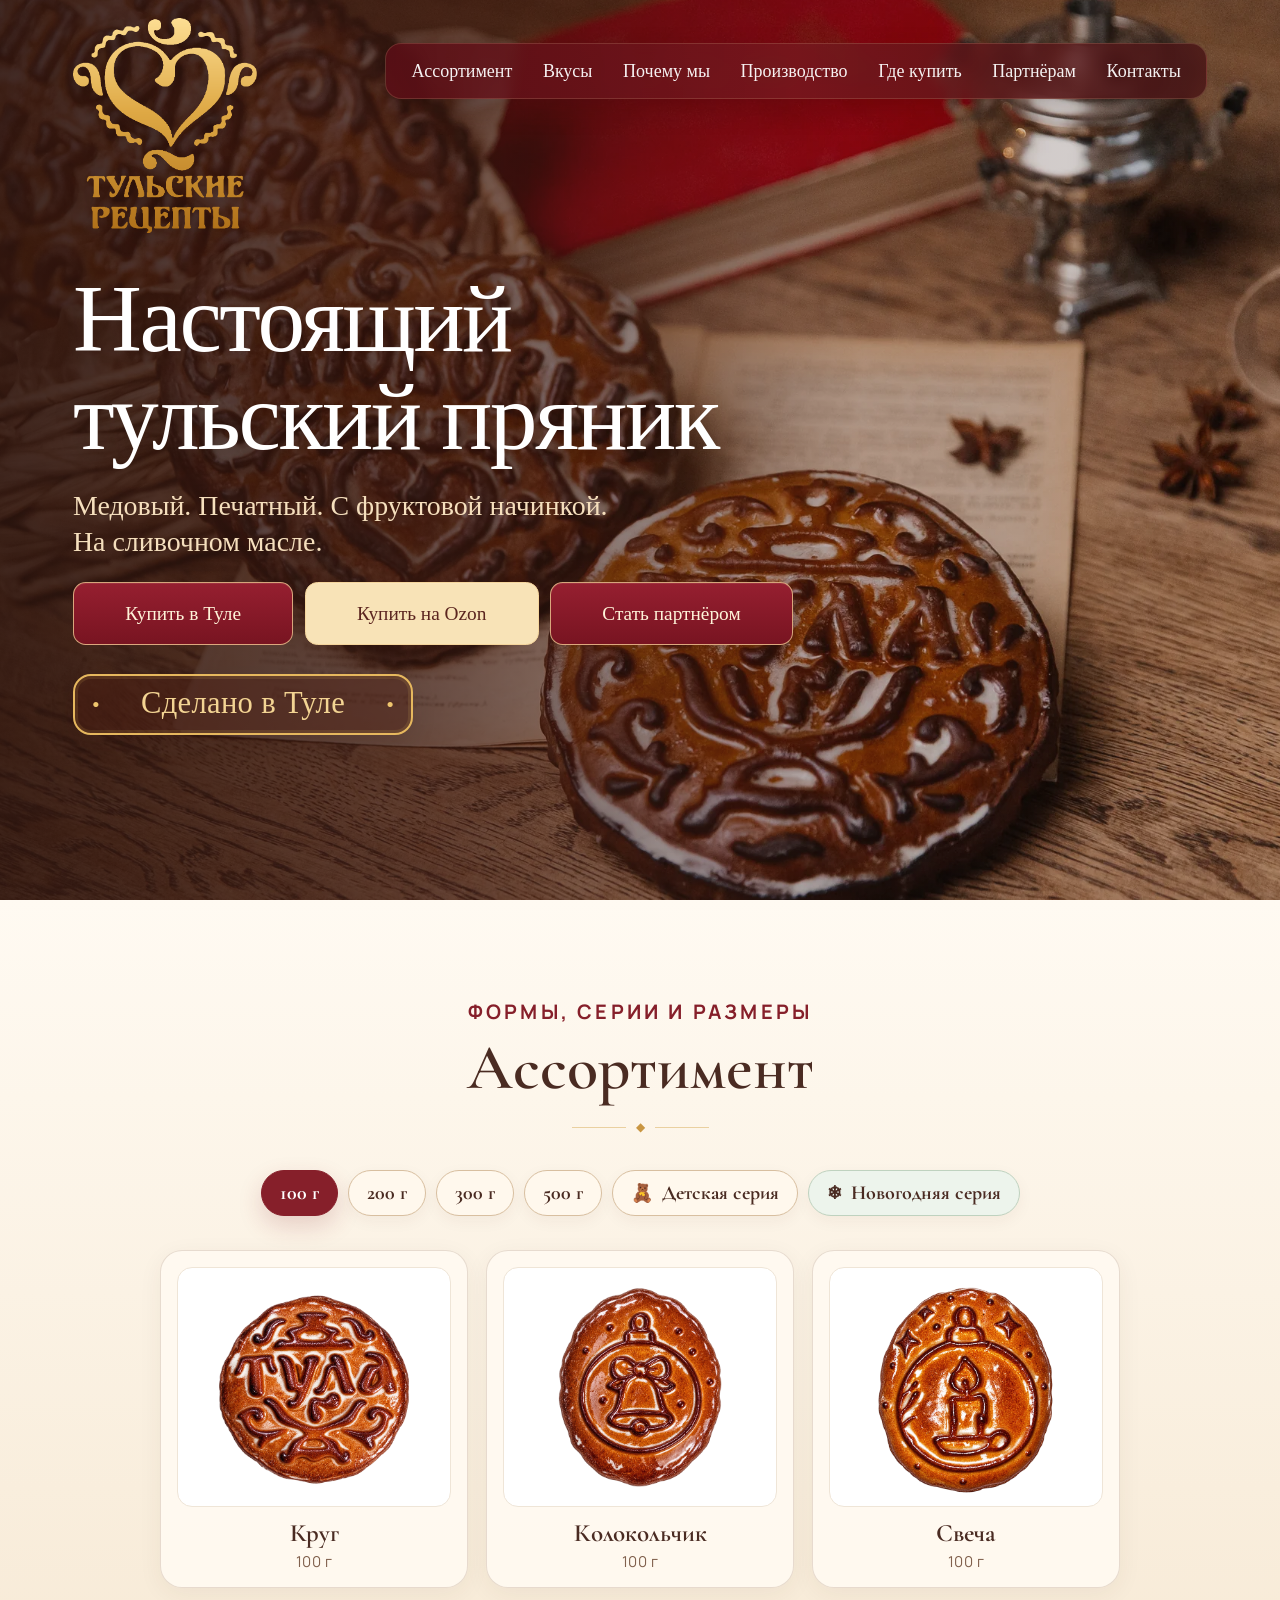
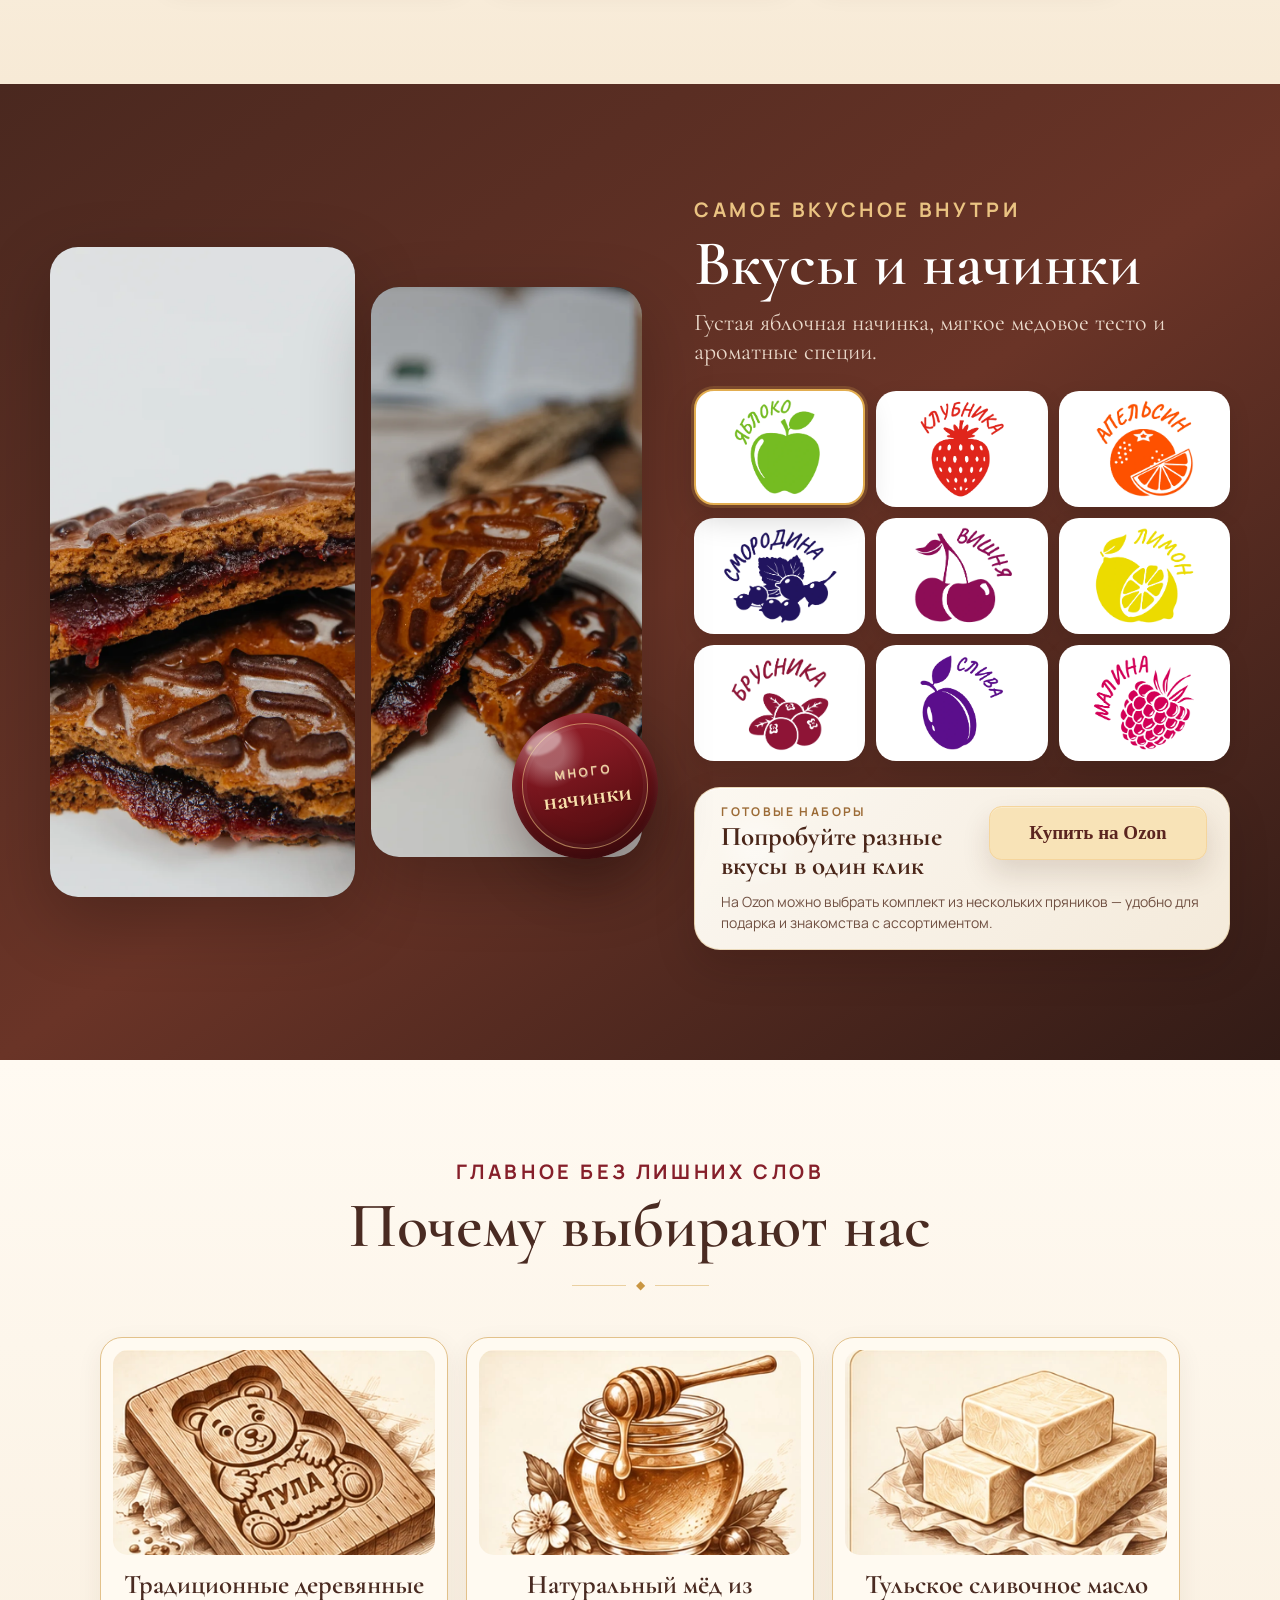
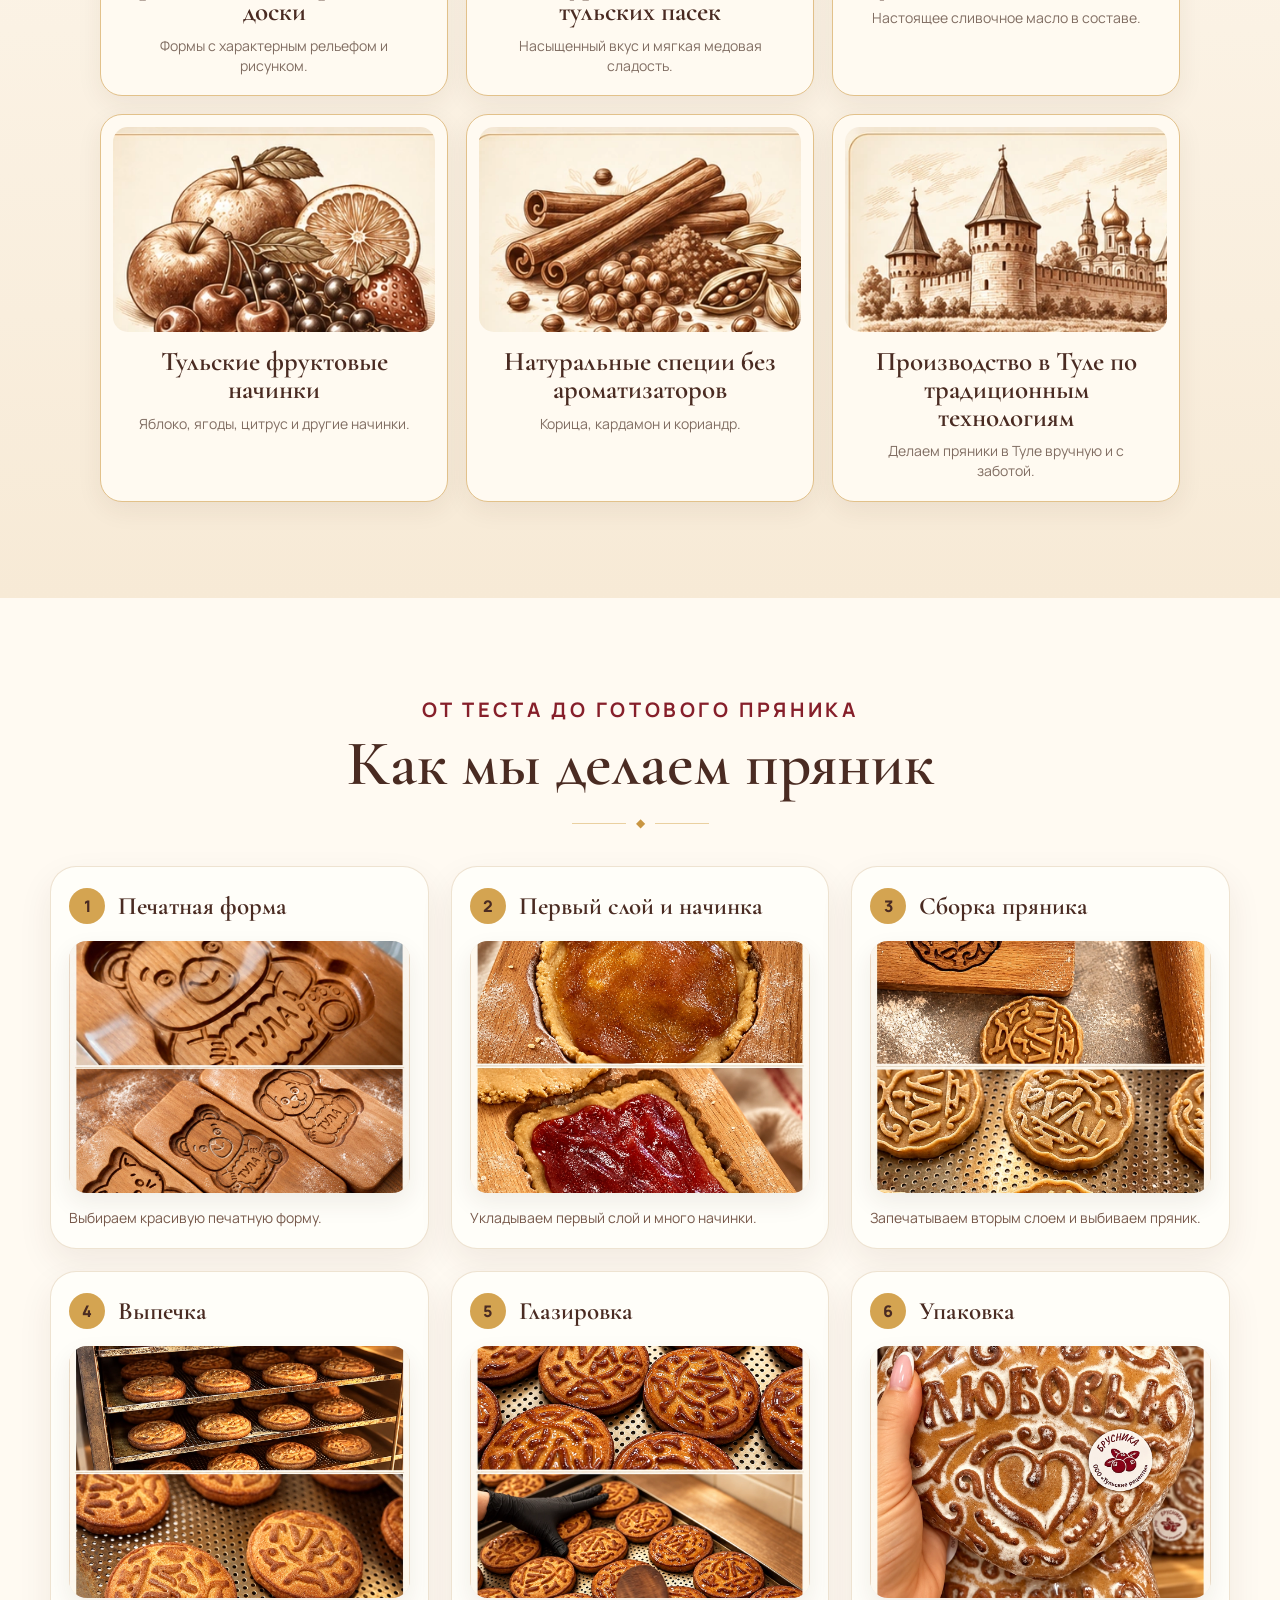
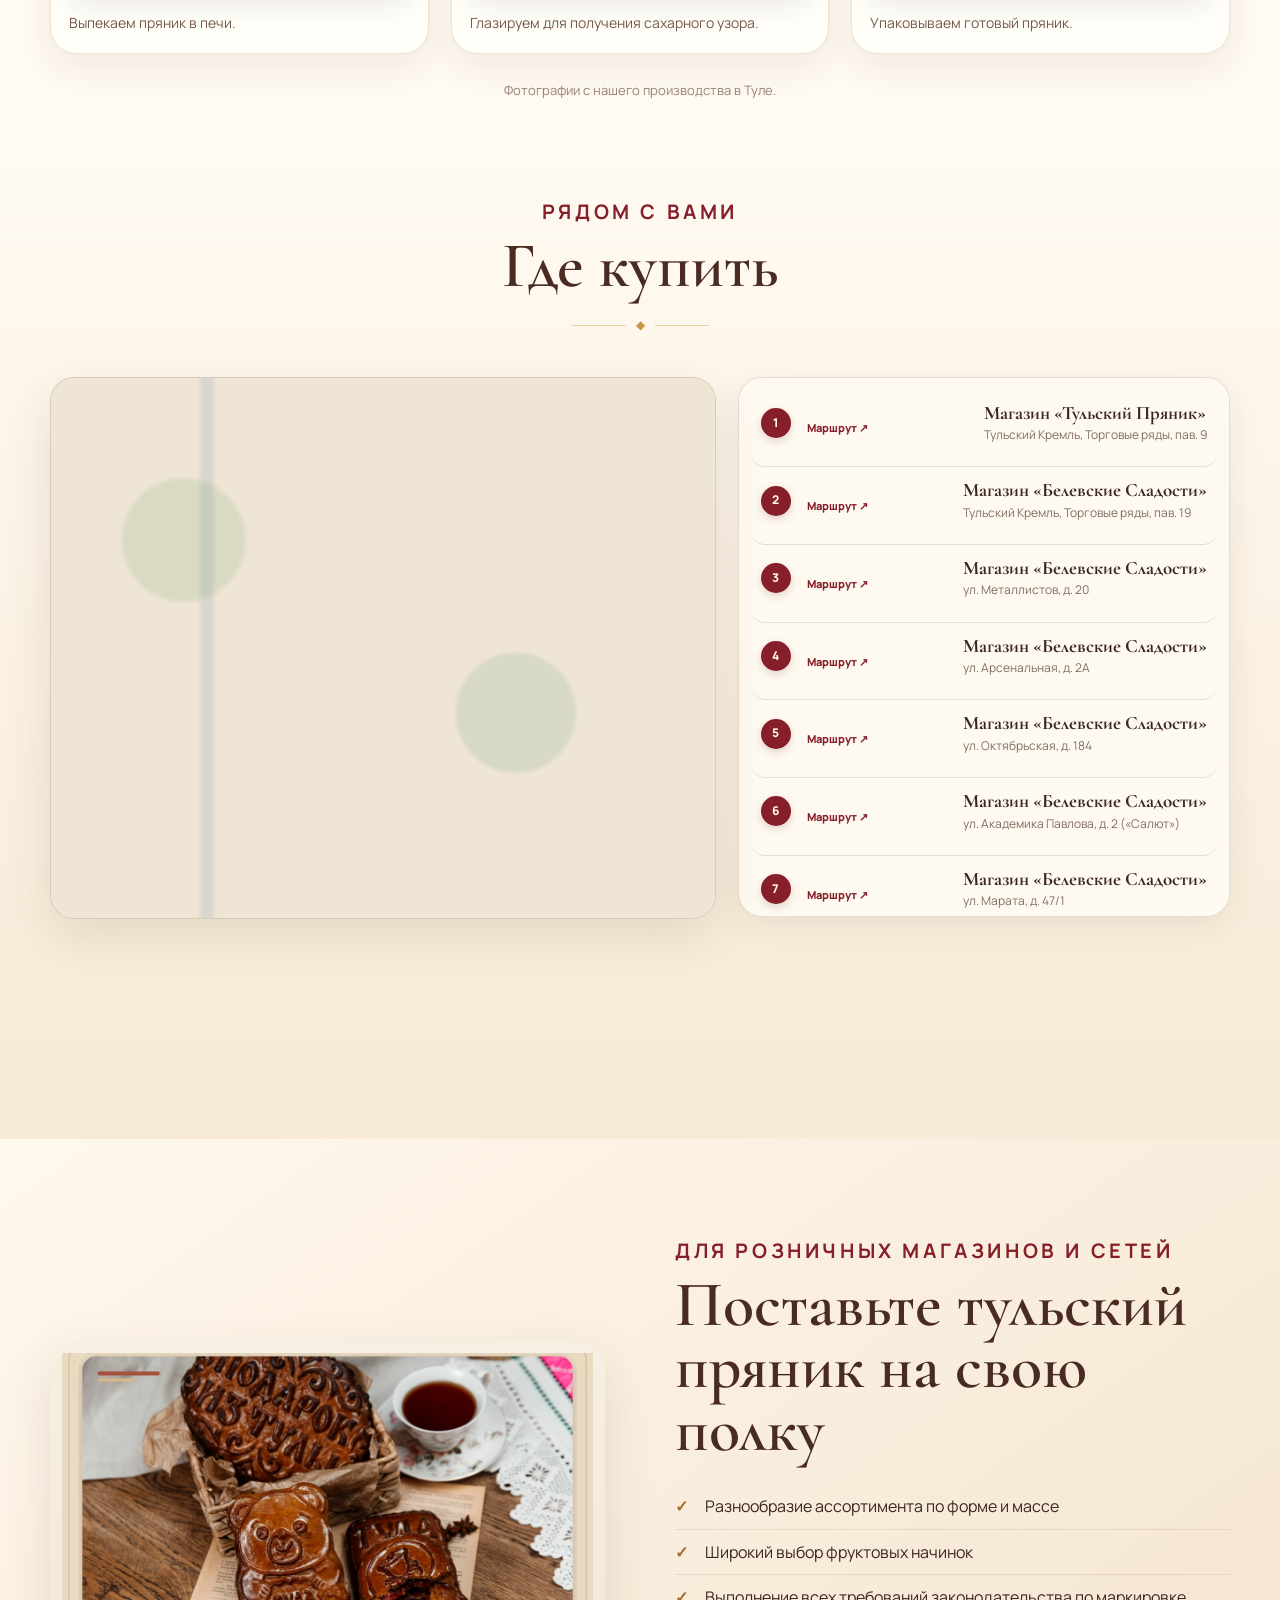
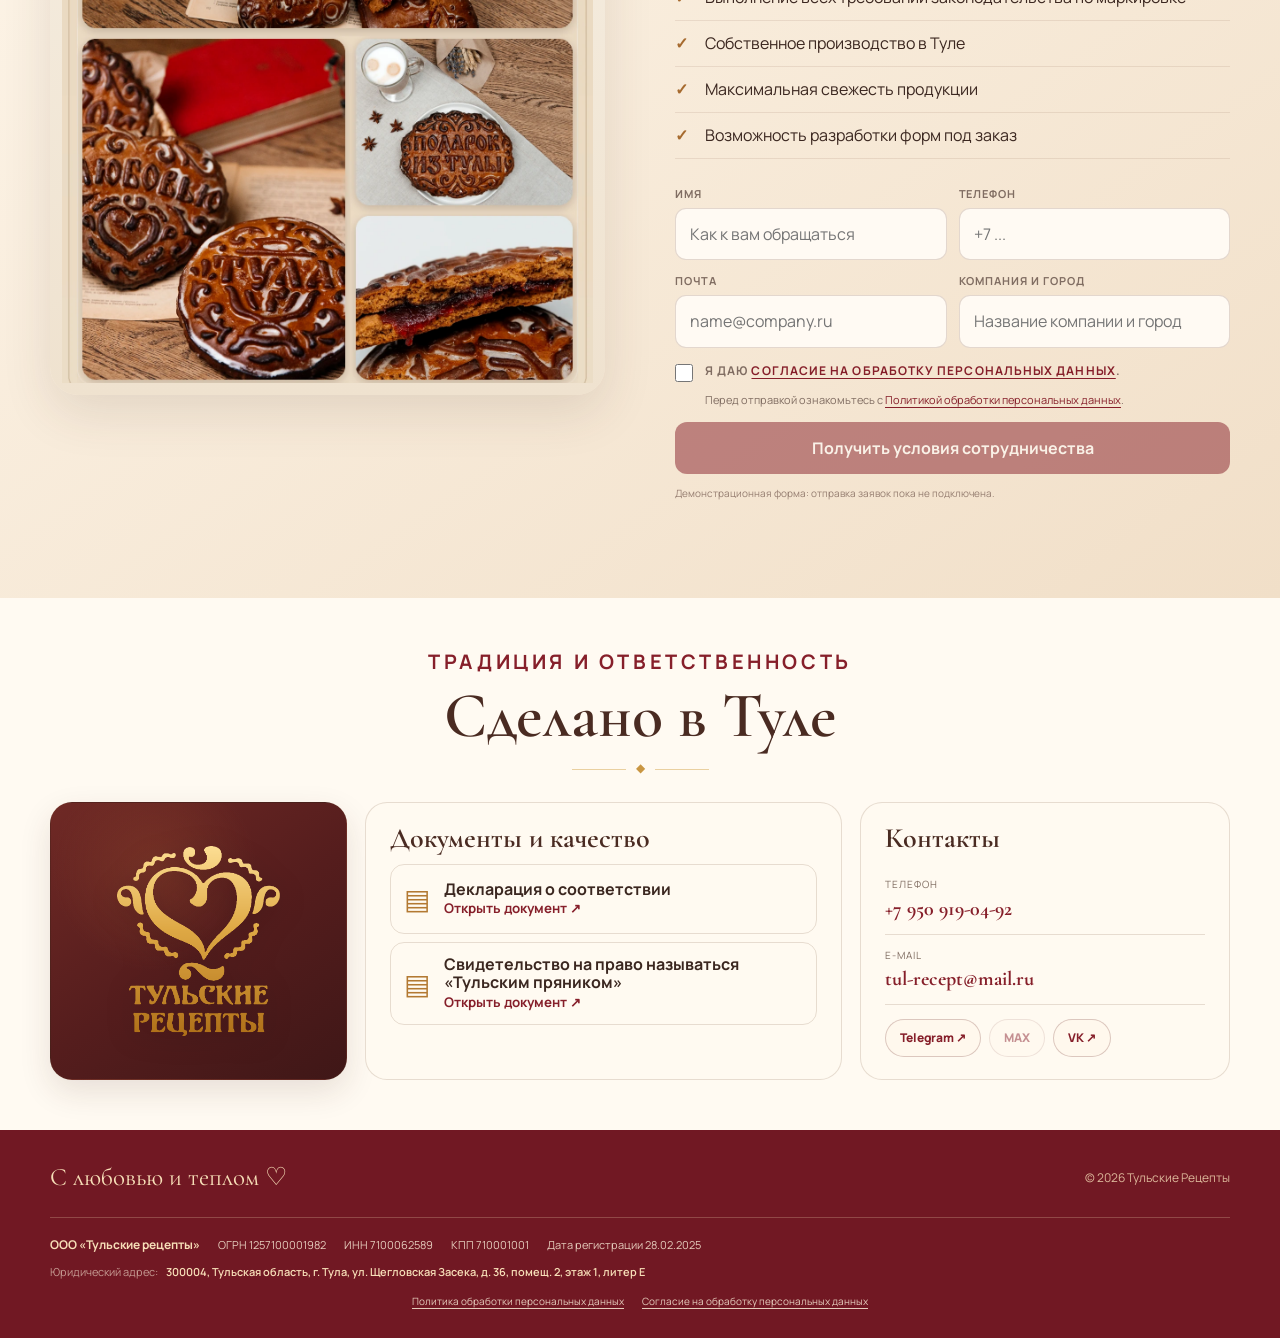
==== index.html @ 400bbe55 "Add production SEO, redirects, sitemap and 404" ====
<!doctype html>
<html lang="ru">
<head>
  <meta charset="utf-8" />
  <meta name="viewport" content="width=device-width, initial-scale=1" />
  <meta name="description" content="Тульские Рецепты — печатный тульский пряник с фруктовой начинкой. Собственное производство в Туле." />
  <meta name="theme-color" content="#7c1f28" />
  <meta name="robots" content="index,follow,max-image-preview:large" />
  <link rel="canonical" href="https://tulrecept.ru/" />
  <link rel="icon" href="assets/logo-gold.png" type="image/png" />
  <meta property="og:locale" content="ru_RU" />
  <meta property="og:type" content="website" />
  <meta property="og:site_name" content="Тульские Рецепты" />
  <meta property="og:title" content="Тульские Рецепты — настоящий тульский пряник" />
  <meta property="og:description" content="Медовый печатный тульский пряник с фруктовой начинкой. Собственное производство в Туле." />
  <meta property="og:url" content="https://tulrecept.ru/" />
  <meta property="og:image" content="https://tulrecept.ru/assets/1Z8A6245.webp" />
  <meta property="og:image:alt" content="Печатный тульский пряник «Тульские Рецепты»" />
  <meta name="twitter:card" content="summary_large_image" />
  <meta name="twitter:title" content="Тульские Рецепты — настоящий тульский пряник" />
  <meta name="twitter:description" content="Медовый печатный тульский пряник с фруктовой начинкой. Собственное производство в Туле." />
  <meta name="twitter:image" content="https://tulrecept.ru/assets/1Z8A6245.webp" />
  <title>Тульские Рецепты — настоящий тульский пряник</title>
  <link rel="preconnect" href="https://fonts.googleapis.com">
  <link rel="preconnect" href="https://fonts.gstatic.com" crossorigin>
  <link href="https://fonts.googleapis.com/css2?family=Cormorant+Garamond:wght@500;600;700&family=Manrope:wght@400;500;600;700&display=swap" rel="stylesheet">
<link rel="stylesheet" href="styles.css" />
</head>
<body id="top">
  <header class="site-header">
    <div class="container nav-wrap">
      <a class="brand" href="#top" aria-label="Тульские Рецепты — на главную">
        <img class="brand-logo brand-logo-full" src="assets/logo-gold.png" alt="Тульские Рецепты">
        <img class="brand-logo-compact" src="assets/logo-gold-compact.png" alt="Тульские Рецепты">
      </a>
      <button class="menu-toggle" aria-label="Открыть меню" aria-expanded="false"><span></span><span></span></button>
      <nav class="nav" aria-label="Основная навигация">
        <a href="#assortment">Ассортимент</a>
        <a href="#flavors">Вкусы</a>
        <a href="#advantages">Почему мы</a>
        <a href="#process">Производство</a>
        <a href="#buy">Где купить</a>
        <a href="#partners">Партнёрам</a>
        <a href="#contacts">Контакты</a>
      </nav>
    </div>
  </header>

  <main>
    <section class="hero" aria-labelledby="hero-title">
      <div class="hero-media" aria-hidden="true"></div>
      <div class="hero-shade" aria-hidden="true"></div>
      <div class="container hero-content">
        <div class="hero-copy reveal">
          <h1 id="hero-title">Настоящий<br>тульский пряник</h1>
          <p class="hero-subtitle">
            <span>Медовый. Печатный. С фруктовой начинкой.</span>
            <span>На сливочном масле.</span>
          </p>
          <div class="hero-actions">
            <a class="btn hero-btn hero-btn-burgundy" href="#buy">
              <span>Купить в Туле</span>
            </a>
            <a class="btn hero-btn hero-btn-cream js-ozon" href="https://ozon.ru/s/tulskie-retsepty">
              <span>Купить на Ozon</span>
            </a>
            <a class="btn hero-btn hero-btn-burgundy" href="#partners">
              <span>Стать партнёром</span>
            </a>
          </div>
          <div class="made-tula" aria-label="Сделано в Туле"><span>Сделано в Туле</span></div>
        </div>
      </div>
    </section>

        <section class="section section-cream" id="assortment">
      <div class="container">
        <header class="section-head reveal">
          <span class="eyebrow">Формы, серии и размеры</span>
          <h2>Ассортимент</h2>
          <span class="ornament" aria-hidden="true">◆</span>
        </header>

        <div class="weight-tabs reveal" role="tablist" aria-label="Фильтр по ассортименту">
          <button class="weight-tab active" data-filter="100"><span class="tab-text">100 г</span></button>
          <button class="weight-tab" data-filter="200"><span class="tab-text">200 г</span></button>
          <button class="weight-tab" data-filter="300"><span class="tab-text">300 г</span></button>
          <button class="weight-tab" data-filter="500"><span class="tab-text">500 г</span></button>
          <button class="weight-tab special-tab special-kids" data-filter="kids"><span class="tab-icon" aria-hidden="true">🧸</span><span class="tab-text">Детская серия</span></button>
          <button class="weight-tab special-tab special-newyear" data-filter="newyear"><span class="tab-icon" aria-hidden="true">❄</span><span class="tab-text">Новогодняя серия</span></button>
        </div>

        <div class="product-grid assortment-grid" id="product-grid">
          <article class="product-card reveal" data-weight="100">
            <div class="product-photo assortment-photo"><img src="assets/assort-round-100.webp" alt="Пряник круг 100 г"></div>
            <h3>Круг</h3><p>100 г</p>
          </article>
          <article class="product-card reveal" data-weight="100">
            <div class="product-photo assortment-photo"><img src="assets/assort-bell-100.webp" alt="Пряник колокольчик 100 г"></div>
            <h3>Колокольчик</h3><p>100 г</p>
          </article>
          <article class="product-card reveal" data-weight="100">
            <div class="product-photo assortment-photo"><img src="assets/assort-candle-100.webp" alt="Пряник свеча 100 г"></div>
            <h3>Свеча</h3><p>100 г</p>
          </article>

          <article class="product-card reveal" data-weight="200" hidden>
            <div class="product-photo assortment-photo"><img src="assets/assort-tula-200.webp" alt="Пряник Тула 200 г"></div>
            <h3>Тула</h3><p>200 г</p>
          </article>
          <article class="product-card reveal" data-weight="200" hidden>
            <div class="product-photo assortment-photo"><img src="assets/assort-horseshoe-200.webp" alt="Пряник подкова 200 г"></div>
            <h3>Подкова</h3><p>200 г</p>
          </article>
          <article class="product-card reveal" data-weight="200" hidden>
            <div class="product-photo assortment-photo"><img src="assets/assort-bear-200.webp" alt="Пряник мишка 200 г"></div>
            <h3>Мишка</h3><p>200 г</p>
          </article>
          <article class="product-card reveal" data-weight="200" hidden>
            <div class="product-photo assortment-photo"><img src="assets/assort-puppy-200.webp" alt="Пряник щенок 200 г"></div>
            <h3>Щенок</h3><p>200 г</p>
          </article>
          <article class="product-card reveal" data-weight="200" hidden>
            <div class="product-photo assortment-photo"><img src="assets/assort-kitty-200.webp" alt="Пряник котёнок 200 г"></div>
            <h3>Котёнок</h3><p>200 г</p>
          </article>
          <article class="product-card reveal" data-weight="200" hidden>
            <div class="product-photo assortment-photo"><img src="assets/assort-rabbit-200.webp" alt="Пряник зайчик 200 г"></div>
            <h3>Зайчик</h3><p>200 г</p>
          </article>

          <article class="product-card reveal" data-weight="300" hidden>
            <div class="product-photo assortment-photo"><img src="assets/assort-heart-300.webp" alt="Пряник сердце 300 г"></div>
            <h3>Сердце</h3><p>300 г</p>
          </article>
          <article class="product-card reveal" data-weight="300" hidden>
            <div class="product-photo assortment-photo"><img src="assets/assort-round-300.webp" alt="Пряник круг 300 г"></div>
            <h3>Круг</h3><p>300 г</p>
          </article>
          <article class="product-card reveal" data-weight="300" hidden>
            <div class="product-photo assortment-photo"><img src="assets/assort-symbol-year-300.webp" alt="Пряник символ года 300 г"></div>
            <h3>Символ года</h3><p>300 г</p>
          </article>

          <article class="product-card reveal single-center-card" data-weight="500" hidden>
            <div class="product-photo assortment-photo"><img src="assets/assort-oval-500.webp" alt="Пряник овал 500 г"></div>
            <h3>Овал</h3><p>500 г</p>
          </article>

          <article class="product-card reveal" data-weight="kids" hidden>
            <div class="product-photo assortment-photo"><img src="assets/assort-bear-200.webp" alt="Детская серия мишка 200 г"></div>
            <h3>Мишка</h3><p>200 г</p>
          </article>
          <article class="product-card reveal" data-weight="kids" hidden>
            <div class="product-photo assortment-photo"><img src="assets/assort-puppy-200.webp" alt="Детская серия щенок 200 г"></div>
            <h3>Щенок</h3><p>200 г</p>
          </article>
          <article class="product-card reveal" data-weight="kids" hidden>
            <div class="product-photo assortment-photo"><img src="assets/assort-kitty-200.webp" alt="Детская серия котёнок 200 г"></div>
            <h3>Котёнок</h3><p>200 г</p>
          </article>
          <article class="product-card reveal" data-weight="kids" hidden>
            <div class="product-photo assortment-photo"><img src="assets/assort-rabbit-200.webp" alt="Детская серия зайчик 200 г"></div>
            <h3>Зайчик</h3><p>200 г</p>
          </article>

          <article class="product-card reveal" data-weight="newyear" hidden>
            <div class="product-photo assortment-photo"><img src="assets/assort-bell-100.webp" alt="Новогодняя серия колокольчик 100 г"></div>
            <h3>Колокольчик</h3><p>100 г</p>
          </article>
          <article class="product-card reveal" data-weight="newyear" hidden>
            <div class="product-photo assortment-photo"><img src="assets/assort-candle-100.webp" alt="Новогодняя серия свеча 100 г"></div>
            <h3>Свеча</h3><p>100 г</p>
          </article>
          <article class="product-card reveal" data-weight="newyear" hidden>
            <div class="product-photo assortment-photo"><img src="assets/assort-symbol-year-300.webp" alt="Новогодняя серия символ года 300 г"></div>
            <h3>Символ года</h3><p>300 г</p>
          </article>
        </div>
      </div>
    </section>

    <section class="section flavors-section" id="flavors">
      <div class="container flavor-layout">
        <div class="flavor-visual flavor-gallery reveal">
          <figure class="flavor-photo flavor-photo-main">
            <img src="assets/1Z8A6488.webp" alt="Крупный разлом тульского пряника с ягодной начинкой">
          </figure>
          <figure class="flavor-photo flavor-photo-secondary">
            <img src="assets/1Z8A6472.webp" alt="Тульский пряник в разломе с ягодной начинкой">
          </figure>
          <div class="flavor-badge"><span>много</span><strong>начинки</strong></div>
        </div>
        <div class="flavor-copy reveal">
          <span class="eyebrow">Самое вкусное внутри</span>
          <h2>Вкусы и начинки</h2>
          <p id="flavor-description" class="flavor-description">Густая яблочная начинка, мягкое медовое тесто и ароматные специи.</p>
          <div class="flavor-chips flavor-icon-grid" role="list" aria-label="Вкусы начинок">
            <button class="flavor-chip active" data-flavor="apple" aria-label="Яблоко"><img src="assets/flavor-apple.webp" alt="Яблоко"></button>
            <button class="flavor-chip" data-flavor="strawberry" aria-label="Клубника"><img src="assets/flavor-strawberry.webp" alt="Клубника"></button>
            <button class="flavor-chip" data-flavor="orange" aria-label="Апельсин"><img src="assets/flavor-orange.webp" alt="Апельсин"></button>
            <button class="flavor-chip" data-flavor="currant" aria-label="Смородина"><img src="assets/flavor-currant.webp" alt="Смородина"></button>
            <button class="flavor-chip" data-flavor="cherry" aria-label="Вишня"><img src="assets/flavor-cherry.webp" alt="Вишня"></button>
            <button class="flavor-chip" data-flavor="lemon" aria-label="Лимон"><img src="assets/flavor-lemon.webp" alt="Лимон"></button>
            <button class="flavor-chip" data-flavor="lingonberry" aria-label="Брусника"><img src="assets/flavor-lingonberry.webp" alt="Брусника"></button>
            <button class="flavor-chip" data-flavor="plum" aria-label="Слива"><img src="assets/flavor-plum.webp" alt="Слива"></button>
            <button class="flavor-chip" data-flavor="raspberry" aria-label="Малина"><img src="assets/flavor-raspberry.webp" alt="Малина"></button>
          </div>
          <aside class="ozon-card">
            <div class="ozon-copy">
              <p class="ozon-kicker">Готовые наборы</p>
              <span>Попробуйте разные вкусы в один клик</span>
            </div>
            <a class="btn hero-btn hero-btn-cream ozon-cta js-ozon" href="https://ozon.ru/s/tulskie-retsepty" aria-label="Перейти на Ozon"><span>Купить на Ozon</span></a>
            <small class="ozon-note">На Ozon можно выбрать комплект из нескольких пряников — удобно для подарка и знакомства с ассортиментом.</small>
          </aside>
        </div>
      </div>
    </section>

    <section class="section section-cream" id="advantages">
      <div class="container">
        <header class="section-head reveal">
          <span class="eyebrow">Главное без лишних слов</span>
          <h2>Почему выбирают нас</h2>
          <span class="ornament">◆</span>
        </header>
        <div class="advantage-grid advantage-grid-six">
          <article class="advantage-card advantage-card-visual reveal">
            <div class="advantage-image"><img src="assets/adv-board.webp" alt="Традиционная деревянная пряничная доска с медведем и пряником ТУЛА"></div>
            <h3>Традиционные деревянные доски</h3>
            <p>Формы с характерным рельефом и рисунком.</p>
          </article>
          <article class="advantage-card advantage-card-visual reveal">
            <div class="advantage-image"><img src="assets/adv-honey.webp" alt="Натуральный мёд"></div>
            <h3>Натуральный мёд из тульских пасек</h3>
            <p>Насыщенный вкус и мягкая медовая сладость.</p>
          </article>
          <article class="advantage-card advantage-card-visual reveal">
            <div class="advantage-image"><img src="assets/adv-butter.webp" alt="Сливочное масло"></div>
            <h3>Тульское сливочное масло</h3>
            <p>Настоящее сливочное масло в составе.</p>
          </article>
          <article class="advantage-card advantage-card-visual reveal">
            <div class="advantage-image"><img src="assets/adv-fruit.webp" alt="Фрукты и ягоды для начинок"></div>
            <h3>Тульские фруктовые начинки</h3>
            <p>Яблоко, ягоды, цитрус и другие начинки.</p>
          </article>
          <article class="advantage-card advantage-card-visual reveal">
            <div class="advantage-image"><img src="assets/adv-spices.webp" alt="Корица, кориандр и кардамон"></div>
            <h3>Натуральные специи без ароматизаторов</h3>
            <p>Корица, кардамон и кориандр.</p>
          </article>
          <article class="advantage-card advantage-card-visual reveal">
            <div class="advantage-image"><img src="assets/adv-tula.webp" alt="Стилизованный Тульский кремль"></div>
            <h3>Производство в Туле по традиционным технологиям</h3>
            <p>Делаем пряники в Туле вручную и с заботой.</p>
          </article>
        </div>
      </div>
    </section>

    <section class="section process-section" id="process">
      <div class="container">
        <header class="section-head reveal">
          <span class="eyebrow">От теста до готового пряника</span>
          <h2>Как мы делаем пряник</h2>
          <span class="ornament">◆</span>
        </header>

        <div class="process-line" aria-label="Этапы производства">
          <article class="process-card reveal"><div class="process-title-row"><span class="step">1</span><h3>Печатная форма</h3></div><div class="process-photo"><img src="assets/process-1.webp" alt="Деревянные печатные формы для тульских пряников"></div><p>Выбираем красивую печатную форму.</p></article>
          <article class="process-card reveal"><div class="process-title-row"><span class="step">2</span><h3>Первый слой и начинка</h3></div><div class="process-photo"><img src="assets/process-2.webp" alt="Первый слой теста и фруктовая начинка в форме"></div><p>Укладываем первый слой и много начинки.</p></article>
          <article class="process-card reveal"><div class="process-title-row"><span class="step">3</span><h3>Сборка пряника</h3></div><div class="process-photo"><img src="assets/process-3.webp" alt="Сборка и выбивание пряника из формы"></div><p>Запечатываем вторым слоем и выбиваем пряник.</p></article>
          <article class="process-card reveal"><div class="process-title-row"><span class="step">4</span><h3>Выпечка</h3></div><div class="process-photo"><img src="assets/process-4.webp" alt="Пряники выпекаются в печи"></div><p>Выпекаем пряник в печи.</p></article>
          <article class="process-card reveal"><div class="process-title-row"><span class="step">5</span><h3>Глазировка</h3></div><div class="process-photo"><img src="assets/process-5.webp" alt="Глазировка тульских пряников для сахарного узора"></div><p>Глазируем для получения сахарного узора.</p></article>
          <article class="process-card reveal"><div class="process-title-row"><span class="step">6</span><h3>Упаковка</h3></div><div class="process-photo"><img src="assets/process-6.webp" alt="Упакованный готовый тульский пряник"></div><p>Упаковываем готовый пряник.</p></article>
        </div>
        <p class="process-note">Фотографии с нашего производства в Туле.</p>
      </div>
    </section>

    <section class="section section-cream" id="buy">
      <div class="container">
        <header class="section-head reveal">
          <span class="eyebrow">Рядом с вами</span>
          <h2>Где купить</h2>
          <span class="ornament">◆</span>
        </header>

        <div class="buy-grid buy-grid-real">
          <div class="map-card real-map-card reveal" aria-label="Карта точек продаж в Туле">
            <iframe
              id="retail-map"
              class="retail-map yandex-retail-map"
              src="https://yandex.ru/map-widget/v1/?ll=37.636000,54.197000&z=12&l=map&pt=37.619284,54.196280,pm2rdl1~37.620052,54.196302,pm2rdl2~37.615846,54.199452,pm2rdl3~37.609629,54.212480,pm2rdl4~37.627970,54.225490,pm2rdl5~37.588097,54.163279,pm2rdl6~37.645041,54.200415,pm2rdl7~37.691971,54.209409,pm2rdl8"
              title="Яндекс Карта точек продаж в Туле"
              loading="lazy"
              allowfullscreen
              referrerpolicy="no-referrer-when-downgrade"></iframe>
          </div>
          <div class="store-list store-list-real reveal" aria-label="Список магазинов">
            <article class="store-item" data-store="1" tabindex="0">
              <span class="store-number">1</span>
              <div><strong>Магазин «Тульский Пряник»</strong><span>Тульский Кремль, Торговые ряды, пав. 9</span></div>
              <a href="https://yandex.ru/maps/-/CXEnzQIO" target="_blank" rel="noopener">Маршрут ↗</a>
            </article>
            <article class="store-item" data-store="2" tabindex="0">
              <span class="store-number">2</span>
              <div><strong>Магазин «Белевские Сладости»</strong><span>Тульский Кремль, Торговые ряды, пав. 19</span></div>
              <a href="https://yandex.ru/maps/-/CXEnzSO~" target="_blank" rel="noopener">Маршрут ↗</a>
            </article>
            <article class="store-item" data-store="3" tabindex="0">
              <span class="store-number">3</span>
              <div><strong>Магазин «Белевские Сладости»</strong><span>ул. Металлистов, д. 20</span></div>
              <a href="https://yandex.ru/maps/-/CXEn7MmZ" target="_blank" rel="noopener">Маршрут ↗</a>
            </article>
            <article class="store-item" data-store="4" tabindex="0">
              <span class="store-number">4</span>
              <div><strong>Магазин «Белевские Сладости»</strong><span>ул. Арсенальная, д. 2А</span></div>
              <a href="https://yandex.ru/maps/-/CXEn7O5V" target="_blank" rel="noopener">Маршрут ↗</a>
            </article>
            <article class="store-item" data-store="5" tabindex="0">
              <span class="store-number">5</span>
              <div><strong>Магазин «Белевские Сладости»</strong><span>ул. Октябрьская, д. 184</span></div>
              <a href="https://yandex.ru/maps/-/CXErAQ3g" target="_blank" rel="noopener">Маршрут ↗</a>
            </article>
            <article class="store-item" data-store="6" tabindex="0">
              <span class="store-number">6</span>
              <div><strong>Магазин «Белевские Сладости»</strong><span>ул. Академика Павлова, д. 2 («Салют»)</span></div>
              <a href="https://yandex.ru/maps/-/CXErAD3O" target="_blank" rel="noopener">Маршрут ↗</a>
            </article>
            <article class="store-item" data-store="7" tabindex="0">
              <span class="store-number">7</span>
              <div><strong>Магазин «Белевские Сладости»</strong><span>ул. Марата, д. 47/1</span></div>
              <a href="https://yandex.ru/maps/-/CXErEN00" target="_blank" rel="noopener">Маршрут ↗</a>
            </article>
            <article class="store-item" data-store="8" tabindex="0">
              <span class="store-number">8</span>
              <div><strong>Магазин «Белевские Сладости»</strong><span>ул. Вильямса, д. 32</span></div>
              <a href="https://yandex.ru/maps/-/CXErELpF" target="_blank" rel="noopener">Маршрут ↗</a>
            </article>
            <p class="placeholder-note">Список точек продаж будет пополняться.</p>
          </div>
        </div>

        <div class="choice-row reveal">
          <a class="choice-card ozon-choice js-ozon" href="https://ozon.ru/s/tulskie-retsepty" target="_blank" rel="noopener">
            <div><small>Не нашли магазин рядом?</small><h3>Купить на Ozon</h3><p>Закажите пряники с доставкой.</p></div><span class="arrow">→</span>
          </a>
          <a class="choice-card partner-choice" href="#partners">
            <div><small>Для магазинов и торговых точек</small><h3>Стать партнёром</h3><p>Добавьте наши пряники в свой ассортимент.</p></div><span class="arrow">→</span>
          </a>
        </div>
      </div>
    </section>

    <section class="section partner-section" id="partners">
      <div class="container partner-grid">
        <div class="partner-photo reveal"><img src="assets/retail-collage.webp" alt="Коллаж из интерьерных фотографий пряников Тульские Рецепты"></div>
        <div class="partner-copy reveal">
          <span class="eyebrow">Для розничных магазинов и сетей</span>
          <h2>Поставьте тульский пряник на свою полку</h2>
          <ul>
            <li>Разнообразие ассортимента по форме и массе</li>
            <li>Широкий выбор фруктовых начинок</li>
            <li>Выполнение всех требований законодательства по маркировке</li>
            <li>Собственное производство в Туле</li>
            <li>Максимальная свежесть продукции</li>
            <li>Возможность разработки форм под заказ</li>
          </ul>
          <form class="partner-form" id="partner-form">
            <label><span>Имя</span><input type="text" name="name" placeholder="Как к вам обращаться" required></label>
            <label><span>Телефон</span><input type="tel" name="phone" placeholder="+7 ..." required></label>
            <label><span>Почта</span><input type="email" name="email" placeholder="name@company.ru" required></label>
            <label><span>Компания и город</span><input type="text" name="company_city" placeholder="Название компании и город"></label>
            <input type="hidden" name="consent_version" value="2026-10-25">
            <input type="hidden" name="privacy_policy_version" value="2026-10-25">
            <label class="privacy-consent">
              <input type="checkbox" name="personal_data_consent" id="personal-data-consent" required>
              <span>Я даю <a href="personal-data-consent.html" target="_blank" rel="noopener">согласие на обработку персональных данных</a>.</span>
            </label>
            <p class="privacy-note">Перед отправкой ознакомьтесь с <a href="privacy-policy.html" target="_blank" rel="noopener">Политикой обработки персональных данных</a>.</p>
            <button class="btn btn-primary" id="partner-submit" type="submit" disabled>Получить условия сотрудничества</button>
            <small class="form-status-note">Демонстрационная форма: отправка заявок пока не подключена.</small>
          </form>
        </div>
      </div>
    </section>

    <section class="section trust-section" id="contacts">
      <div class="container">
        <header class="section-head reveal">
          <span class="eyebrow">Традиция и ответственность</span>
          <h2>Сделано в Туле</h2>
          <span class="ornament">◆</span>
        </header>
        <div class="trust-grid">
          <div class="trust-logo-card reveal">
            <img src="assets/logo-gold.png" alt="Тульские Рецепты">
          </div>
          <div class="docs reveal">
            <h3>Документы и качество</h3>
            <a href="assets/documents/declaration-of-conformity.pdf" target="_blank" rel="noopener">
              <span class="doc-icon">▤</span>
              <span><strong>Декларация о соответствии</strong><small>Открыть документ ↗</small></span>
            </a>
            <a href="assets/documents/certificate-tula-gingerbread.pdf" target="_blank" rel="noopener">
              <span class="doc-icon">▤</span>
              <span><strong>Свидетельство на право называться «Тульским пряником»</strong><small>Открыть документ ↗</small></span>
            </a>
          </div>
          <div class="contacts reveal">
            <h3>Контакты</h3>
            <p>
              <span>Телефон</span>
              <a class="contact-link" href="tel:+79509190492">+7 950 919-04-92</a>
            </p>
            <p>
              <span>E-mail</span>
              <a class="contact-link" href="mailto:tul-recept@mail.ru">tul-recept@mail.ru</a>
            </p>
            <div class="contact-socials" aria-label="Мессенджеры и социальные сети">
              <a class="contact-social" href="https://t.me/+79509190492" target="_blank" rel="noopener">Telegram ↗</a>
              <span class="contact-social is-pending" aria-disabled="true" title="Прямая ссылка будет добавлена">MAX</span>
              <a class="contact-social" href="https://vk.ru/tul_recept" target="_blank" rel="noopener">VK ↗</a>
            </div>
          </div>
        </div>
      </div>
    </section>
  </main>

  <footer class="footer">
    <div class="container footer-wrap">
      <div class="footer-inner footer-inner-clean">
        <div class="tagline">С любовью и теплом ♡</div>
        <div class="copyright">© <span id="year"></span> Тульские Рецепты</div>
      </div>

      <div class="footer-legal" aria-label="Реквизиты компании">
        <div class="footer-legal-main">
          <strong>ООО «Тульские рецепты»</strong>
          <span>ОГРН 1257100001982</span>
          <span>ИНН 7100062589</span>
          <span>КПП 710001001</span>
          <span>Дата регистрации 28.02.2025</span>
        </div>
        <div class="footer-address">
          <span>Юридический адрес:</span>
          <strong>300004, Тульская область, г. Тула, ул. Щегловская Засека, д. 36, помещ. 2, этаж 1, литер Е</strong>
        </div>
        <div class="footer-privacy-links" aria-label="Документы по персональным данным">
          <a href="privacy-policy.html">Политика обработки персональных данных</a>
          <a href="personal-data-consent.html">Согласие на обработку персональных данных</a>
        </div>
      </div>
    </div>
  </footer>

  <div class="mobile-bar" aria-label="Быстрые действия">
    <a href="#buy">Где купить</a><a class="js-ozon" href="https://ozon.ru/s/tulskie-retsepty" target="_blank" rel="noopener">Ozon</a>
  </div>

  <div class="toast" id="toast" role="status" aria-live="polite"></div>
<script src="script.js"></script>
</body>
</html>
---- styles.css ----
:root{
  --cream:#f5ead7;
  --milk:#fffaf1;
  --paper:#fbf3e5;
  --brown:#4a2b22;
  --brown-2:#6b3b2c;
  --burgundy:#861f2a;
  --burgundy-2:#6c1720;
  --gold:#c99642;
  --gold-soft:#ead0a0;
  --ink:#3b2720;
  --muted:#806d62;
  --line:rgba(112,70,42,.17);
  --shadow:0 18px 50px rgba(76,46,30,.12);
  --serif:"Cormorant Garamond", Georgia, serif;
  --sans:"Manrope", Arial, sans-serif;
  --radius:24px;
  --container:min(1180px, calc(100vw - 40px));
}
*{box-sizing:border-box}
html{scroll-behavior:smooth}
body{margin:0;background:var(--milk);color:var(--ink);font-family:var(--sans);font-size:16px;line-height:1.55;overflow-x:hidden}
img{display:block;max-width:100%}
a{color:inherit;text-decoration:none}
button,input{font:inherit}
button{color:inherit}
.container{width:var(--container);margin-inline:auto}
.section{padding:96px 0;position:relative;overflow:hidden}
.section-cream{background:linear-gradient(180deg,#fffaf2 0%,#f7ead6 100%)}
.eyebrow{text-transform:uppercase;letter-spacing:.18em;font-size:12px;font-weight:700;color:var(--burgundy)}
.eyebrow.light{color:#f0d6ad}
h1,h2,h3{font-family:var(--serif);margin:0;color:var(--brown);line-height:.98}
h2{font-size:clamp(44px,5vw,66px);font-weight:600}
h3{font-size:26px;font-weight:650}
.section-head{text-align:center;max-width:720px;margin:0 auto 42px}
.section-head .eyebrow{display:block;margin-bottom:8px}
.ornament{display:block;color:var(--gold);font-size:12px;margin-top:18px;position:relative}
.ornament:before,.ornament:after{content:"";display:inline-block;width:54px;height:1px;background:var(--gold-soft);vertical-align:middle;margin:0 10px}
.btn{display:inline-flex;align-items:center;justify-content:center;min-height:52px;padding:0 24px;border-radius:12px;border:1px solid transparent;font-weight:700;transition:.25s ease;cursor:pointer}
.btn:hover{transform:translateY(-2px);box-shadow:0 10px 30px rgba(72,34,24,.15)}
.btn-primary{background:var(--burgundy);color:#fff}
.btn-primary:hover{background:var(--burgundy-2)}
.btn-cream{background:#f7e6bd;color:var(--brown);border-color:#f0d4a3}
.btn-outline{border-color:rgba(134,31,42,.35);color:var(--burgundy);background:transparent}
.site-header{position:absolute;top:0;left:0;right:0;z-index:50;color:#fff;padding:20px 0;transition:.25s ease}
.site-header.scrolled{position:fixed;background:rgba(79,35,25,.93);backdrop-filter:blur(12px);box-shadow:0 10px 35px rgba(0,0,0,.16);padding:6px 0}
.nav-wrap{display:flex;align-items:flex-start;justify-content:space-between;gap:28px}
.brand{display:block;flex:0 0 auto;width:190px;margin-top:0}
.brand-logo{width:100%;height:auto;filter:drop-shadow(0 4px 10px rgba(0,0,0,.28));transition:opacity .2s ease, transform .2s ease}
.brand-logo-compact{display:none;height:54px;width:auto;max-width:none;object-fit:contain;filter:drop-shadow(0 4px 10px rgba(0,0,0,.24))}
.nav{display:flex;gap:28px;align-items:center;font-family:var(--serif);font-size:16px;font-weight:600;line-height:1;padding:18px 28px;border:1px solid rgba(245,216,170,.16);border-radius:16px;background:linear-gradient(90deg,rgba(91,14,22,.86),rgba(117,25,31,.78),rgba(72,20,21,.82));box-shadow:0 10px 28px rgba(24,7,5,.16);backdrop-filter:blur(7px);margin-top:4px}
.nav a{opacity:.94;transition:.2s;white-space:nowrap}
.nav a:hover{opacity:1;color:#f7dfb4}
.site-header.scrolled .nav-wrap{align-items:center}
.site-header.scrolled .brand{width:auto}
.site-header.scrolled .brand-logo-full{display:none}
.site-header.scrolled .brand-logo-compact{display:block}
.site-header.scrolled .nav{margin-top:0;padding:11px 24px;font-size:16px;gap:22px}

.menu-toggle{display:none;background:none;border:0;width:38px;height:38px;padding:8px}
.menu-toggle span{display:block;height:2px;background:#fff;margin:7px 0}
.hero{position:relative;min-height:770px;display:flex;align-items:center;color:#fff;background:#4f2e24}
.hero-media{position:absolute;inset:0;background:url('assets/1Z8A6245.webp') center 45% / cover no-repeat;transform:scale(1.01)}
.hero-shade{position:absolute;inset:0;background:linear-gradient(90deg,rgba(44,20,14,.88) 0%,rgba(53,22,15,.7) 34%,rgba(51,23,15,.25) 67%,rgba(43,19,12,.18) 100%)}
.hero-content{position:relative;z-index:2;padding-top:105px}
.hero-copy{max-width:760px}
.hero h1{color:#fff;font-size:clamp(62px,7.2vw,92px);font-weight:600;text-shadow:0 3px 28px rgba(0,0,0,.2);margin:10px 0 18px}
.hero-subtitle{font-family:var(--serif);font-size:28px;line-height:1.15;color:#f5dfbd;margin:0 0 24px;display:flex;flex-direction:column;gap:2px}
.hero-actions{display:flex;gap:12px;flex-wrap:wrap}
.hero-btn{min-width:190px;gap:11px;font-family:var(--serif);font-size:19px;font-weight:600;border-radius:13px;border:1px solid rgba(244,211,151,.76);box-shadow:inset 0 1px 0 rgba(255,255,255,.08)}
.hero-btn svg{width:22px;height:22px;fill:none;stroke:currentColor;stroke-width:1.65;stroke-linecap:round;stroke-linejoin:round;flex:0 0 auto}
.hero-btn-burgundy{background:linear-gradient(180deg,#961f30,#781421);color:#fff3d9}
.hero-btn-burgundy:hover{background:linear-gradient(180deg,#a72536,#801622)}
.hero-btn-cream{background:#f8e3b7;color:#5b251f;border-color:#f5d59c}
.hero-btn-cream:hover{background:#ffe9bf}
.made-tula{display:inline-flex;align-items:center;justify-content:center;min-width:340px;margin-top:30px;padding:11px 38px 13px;border:2px solid #e6b85e;border-radius:18px;color:#f3d493;background:rgba(74,29,18,.46);font-family:var(--serif);font-size:31px;line-height:1;letter-spacing:.01em;box-shadow:inset 0 0 0 3px rgba(230,184,94,.12),0 8px 24px rgba(31,11,7,.12);position:relative}
.made-tula:before,.made-tula:after{content:"•";position:absolute;top:50%;transform:translateY(-52%);color:#efc66e;font-size:22px}
.made-tula:before{left:17px}.made-tula:after{right:17px}
.weight-tabs{display:flex;justify-content:center;gap:7px;flex-wrap:wrap;margin:0 auto 30px}
.weight-tab{border:1px solid var(--line);padding:10px 22px;border-radius:12px;background:#fff8ed;cursor:pointer;font-weight:700;min-width:112px;transition:.2s}
.weight-tab:hover{border-color:#d6a85f}
.weight-tab.active{background:var(--burgundy);color:white;border-color:var(--burgundy);box-shadow:0 8px 20px rgba(134,31,42,.16)}
.weight-tab.child{background:#f3d89f}
.weight-tab.child.active{background:var(--burgundy)}
.product-grid{display:grid;grid-template-columns:repeat(3,minmax(0,1fr));gap:18px;max-width:1000px;margin:0 auto}
.product-card{background:rgba(255,250,241,.88);border:1px solid var(--line);border-radius:20px;padding:14px;text-align:center;box-shadow:0 6px 24px rgba(73,44,31,.06);transition:.25s}
.product-card:hover{transform:translateY(-4px);box-shadow:var(--shadow)}
.product-card[hidden]{display:none!important}
.product-photo{height:280px;overflow:hidden;border-radius:15px;background:#f5f1e9;display:flex;align-items:center;justify-content:center}
.product-photo img{width:100%;height:100%;object-fit:cover}
.product-photo.crop-group img{object-fit:cover;object-position:center}
.product-photo.hero-lineup img{object-fit:contain;padding:6px}
.product-card h3{font-size:27px;margin-top:14px}
.product-card p{margin:4px 0 2px;color:var(--muted);font-size:13px}
.flavors-section{background:linear-gradient(145deg,#4a281f 0%,#6a3427 52%,#321b16 100%);color:white;padding-block:110px}
.flavor-layout{display:grid;grid-template-columns:1.05fr .95fr;gap:52px;align-items:center}
.flavor-visual{position:relative;min-height:650px}
.flavor-visual img{width:100%;height:650px;object-fit:cover;border-radius:32px;box-shadow:0 24px 80px rgba(0,0,0,.28)}
.flavor-badge{position:absolute;right:-24px;bottom:44px;background:var(--gold);color:#3d2018;border-radius:50%;width:128px;height:128px;display:flex;flex-direction:column;align-items:center;justify-content:center;box-shadow:0 16px 40px rgba(0,0,0,.2);transform:rotate(-7deg)}
.flavor-badge span{font-size:14px;text-transform:uppercase;letter-spacing:.12em}
.flavor-badge strong{font-family:var(--serif);font-size:28px}
.flavor-copy h2{color:#fff;margin:8px 0 12px}
.flavor-copy .eyebrow{color:#eac382}
.flavor-description{font-family:var(--serif);font-size:24px;color:#ead9ca;max-width:540px;margin:0 0 24px}
.flavor-chips{display:grid;grid-template-columns:repeat(3,1fr);gap:9px}
.flavor-chip{border:1px solid rgba(255,255,255,.16);background:rgba(255,255,255,.08);color:white;padding:12px 13px;border-radius:999px;cursor:pointer;text-align:left;transition:.2s;white-space:nowrap}
.flavor-chip:hover,.flavor-chip.active{background:#fff4e4;color:var(--brown);border-color:#fff4e4;transform:translateY(-1px)}
.ozon-card{margin-top:26px;border-radius:18px;background:#fff9f0;color:var(--brown);display:flex;justify-content:space-between;align-items:center;padding:18px 22px;gap:20px}
.ozon-card div{display:flex;flex-direction:column}.ozon-card span{font-family:var(--serif);font-size:25px;font-weight:700}.ozon-card small{color:var(--muted)}
.ozon-word{font-weight:800;color:#2267f2;font-size:22px;letter-spacing:.08em}
.advantage-grid{display:grid;grid-template-columns:repeat(5,1fr);gap:14px}
.advantage-card{background:#fffaf1;border:1px solid var(--line);border-radius:18px;padding:24px 18px;text-align:center;min-height:230px}
.advantage-card .icon{width:56px;height:56px;border:1px solid #d2a458;border-radius:50%;display:grid;place-items:center;margin:0 auto 16px;color:#a86627;font-size:28px;font-family:var(--serif)}
.advantage-card h3{font-size:23px;margin-bottom:9px}.advantage-card p{font-size:13px;color:var(--muted);margin:0}
.process-section{background:#fffaf2}
.process-line{display:grid;grid-template-columns:repeat(6,1fr);gap:12px;position:relative}
.process-line:before{content:"";position:absolute;left:7%;right:7%;top:17px;height:1px;background:repeating-linear-gradient(90deg,#dcb36d 0 7px,transparent 7px 13px)}
.process-card{text-align:center;position:relative;z-index:2}
.step{width:36px;height:36px;display:grid;place-items:center;background:#d4a451;color:#4a2b22;border-radius:50%;font-weight:800;margin:0 auto 14px;box-shadow:0 0 0 6px #fffaf2}
.process-photo{height:180px;border-radius:16px;overflow:hidden;box-shadow:0 8px 20px rgba(68,40,25,.09);background:#ede5d8}
.process-photo img{width:100%;height:100%;object-fit:cover}
.process-card h3{font-size:24px;margin:13px 0 8px}.process-card p{font-size:12px;color:var(--muted);margin:0 5px}
.process-note{text-align:center;color:#9a8376;font-size:12px;margin:28px 0 0}
.buy-grid{display:grid;grid-template-columns:1.2fr .8fr;gap:22px;align-items:stretch}
.map-card{min-height:450px;border-radius:24px;position:relative;overflow:hidden;border:1px solid var(--line);background:
  linear-gradient(15deg,transparent 47%,rgba(186,156,119,.32) 48% 50%,transparent 51%),
  linear-gradient(105deg,transparent 45%,rgba(186,156,119,.25) 46% 49%,transparent 50%),
  linear-gradient(35deg,#e8e9d3,#f2e4ca 48%,#dfe8d7);box-shadow:var(--shadow)}
.map-card:after{content:"";position:absolute;inset:0;background:radial-gradient(circle at 20% 30%,rgba(135,169,120,.2) 0 9%,transparent 10%),radial-gradient(circle at 70% 62%,rgba(103,154,127,.17) 0 10%,transparent 11%),linear-gradient(90deg,transparent 0 22%,rgba(109,143,171,.18) 23% 24%,transparent 25% 100%);pointer-events:none}
.city-label{position:absolute;left:44%;top:44%;font-family:var(--serif);font-size:48px;color:#806653;z-index:2;text-shadow:0 2px #fff}
.pin{position:absolute;width:30px;height:30px;background:var(--burgundy);border:5px solid #fff;border-radius:50% 50% 50% 0;transform:rotate(-45deg);box-shadow:0 5px 14px rgba(70,30,20,.18);z-index:3}
.pin:after{content:"";position:absolute;width:6px;height:6px;background:#fff;border-radius:50%;top:7px;left:7px}.p1{left:21%;top:25%}.p2{left:64%;top:18%}.p3{left:38%;top:58%}.p4{left:72%;top:68%}.p5{left:15%;top:72%}
.store-list{background:#fffaf1;border:1px solid var(--line);border-radius:24px;padding:20px;box-shadow:0 10px 35px rgba(75,43,30,.08)}
.store-list article{padding:18px 6px;border-bottom:1px solid var(--line);display:grid;grid-template-columns:1fr auto;gap:3px 16px}.store-list article:last-of-type{border-bottom:0}.store-list strong{font-family:var(--serif);font-size:22px}.store-list span{color:var(--muted);font-size:13px}.store-list a{grid-row:1/3;grid-column:2;color:var(--burgundy);font-size:12px;font-weight:700;align-self:center}.placeholder-note{font-size:11px;color:#9b8476;margin:16px 5px 0}
.choice-row{display:grid;grid-template-columns:1fr 1fr;gap:18px;margin-top:20px}
.choice-card{border-radius:20px;padding:26px 28px;display:flex;align-items:center;justify-content:space-between;transition:.25s;border:1px solid var(--line);background:#fffaf1}
.choice-card:hover{transform:translateY(-3px);box-shadow:var(--shadow)}.choice-card small{text-transform:uppercase;letter-spacing:.08em;color:var(--muted);font-size:10px}.choice-card h3{font-size:32px;margin:5px 0}.choice-card p{margin:0;color:var(--muted)}.choice-card .arrow{font-size:35px;color:var(--burgundy)}
.ozon-choice{border-color:#d9b673}.partner-choice{border-color:rgba(134,31,42,.35)}
.partner-section{background:linear-gradient(145deg,#fff8ed 0%,#f1dfc8 100%)}
.partner-grid{display:grid;grid-template-columns:1fr 1fr;gap:70px;align-items:center}.partner-photo{min-height:630px;border-radius:28px;overflow:hidden;box-shadow:var(--shadow)}.partner-photo img{width:100%;height:630px;object-fit:cover}.partner-copy h2{margin:8px 0 22px}.partner-copy ul{list-style:none;padding:0;margin:0 0 26px}.partner-copy li{padding:10px 0 10px 30px;position:relative;border-bottom:1px solid rgba(95,55,37,.1)}.partner-copy li:before{content:"✓";position:absolute;left:0;color:#a66a2e;font-weight:800}
.partner-form{display:grid;grid-template-columns:1fr 1fr;gap:12px}.partner-form label{display:flex;flex-direction:column;gap:6px}.partner-form label:nth-child(3){grid-column:1/3}.partner-form span{font-size:11px;font-weight:700;text-transform:uppercase;letter-spacing:.09em;color:var(--muted)}.partner-form input{width:100%;border:1px solid rgba(103,59,42,.18);background:#fffaf3;border-radius:11px;padding:13px 14px;outline:none}.partner-form input:focus{border-color:#bb8641;box-shadow:0 0 0 3px rgba(187,134,65,.12)}.partner-form .btn{grid-column:1/3}.partner-form small{grid-column:1/3;color:#957d70;font-size:10px}
.trust-section{background:#fffaf2}.trust-grid{display:grid;grid-template-columns:.8fr 1fr 1fr;gap:20px;align-items:stretch}.trust-photo,.docs,.contacts{border:1px solid var(--line);border-radius:22px;background:#fffaf1;overflow:hidden}.trust-photo img{width:100%;height:100%;min-height:350px;object-fit:cover}.docs,.contacts{padding:28px}.docs h3,.contacts h3{font-size:31px;margin-bottom:18px}.docs a{display:flex;gap:14px;align-items:center;padding:15px;border:1px solid var(--line);border-radius:14px;margin-top:10px}.docs a:hover{border-color:#c69448}.doc-icon{font-size:32px;color:#b37932}.docs a span:last-child{display:flex;flex-direction:column}.docs small{color:var(--muted)}.contacts p{display:flex;flex-direction:column;border-bottom:1px solid var(--line);padding:12px 0;margin:0}.contacts p span{font-size:10px;text-transform:uppercase;letter-spacing:.1em;color:var(--muted)}.contacts p strong{font-size:15px}.footer-actions{display:flex;gap:9px;margin-top:20px}
.footer{background:#711823;color:#f7dfb8;padding:30px 0 34px}.footer-inner{display:flex;align-items:center;justify-content:space-between;gap:25px}.footer-brand{color:#f3d8ad}.tagline{font-family:var(--serif);font-size:25px}.copyright{font-size:12px;opacity:.8}
.mobile-bar{display:none}
.toast{position:fixed;left:50%;bottom:25px;transform:translate(-50%,20px);background:#3c251e;color:white;padding:12px 18px;border-radius:11px;opacity:0;pointer-events:none;transition:.25s;z-index:100;font-size:13px;box-shadow:0 10px 30px rgba(0,0,0,.2)}.toast.show{opacity:1;transform:translate(-50%,0)}
.reveal{opacity:0;transform:translateY(18px);transition:opacity .6s ease,transform .6s ease}.reveal.visible{opacity:1;transform:none}
@media (max-width:1020px){
  .brand{width:145px}.nav{gap:15px;font-size:14px;padding:15px 18px}.hero{min-height:700px}.advantage-grid{grid-template-columns:repeat(3,1fr)}.process-line{grid-template-columns:repeat(3,1fr);gap:28px 15px}.process-line:before{display:none}.buy-grid,.partner-grid{grid-template-columns:1fr}.partner-photo{min-height:460px}.partner-photo img{height:460px}.trust-grid{grid-template-columns:1fr 1fr}.trust-photo{grid-row:span 2}.flavor-layout{grid-template-columns:1fr}.flavor-visual{min-height:520px}.flavor-visual img{height:520px}.flavor-copy{max-width:720px}
}
@media (max-width:760px){
  :root{--container:min(100% - 28px,680px);--radius:18px}.section{padding:68px 0}h2{font-size:45px}.site-header{padding:14px 0}.brand{width:88px}.site-header.scrolled .brand{width:132px}.menu-toggle{display:block}.nav{position:absolute;top:62px;right:14px;left:14px;display:none;flex-direction:column;align-items:stretch;background:rgba(76,34,25,.97);padding:18px;border-radius:16px;box-shadow:0 18px 45px rgba(0,0,0,.22)}.nav.open{display:flex}.nav a{padding:8px}.hero{min-height:760px;align-items:flex-end;padding-bottom:72px}.hero-media{background-image:url('assets/1Z8A6398.webp');background-position:center 35%}.hero-shade{background:linear-gradient(180deg,rgba(43,21,16,.18) 0%,rgba(43,21,16,.3) 38%,rgba(43,21,16,.93) 82%,rgba(43,21,16,.97) 100%)}.hero-content{padding-top:130px}.hero h1{font-size:54px}.hero-subtitle{font-size:22px}.hero-btn{min-width:0;font-size:16px;padding:0 16px}.made-tula{min-width:0;font-size:25px;padding:10px 34px 12px;margin-top:22px}.product-grid{grid-template-columns:1fr 1fr}.product-photo{height:200px}.flavor-visual img{height:460px}.flavor-visual{min-height:460px}.flavor-badge{width:98px;height:98px;right:8px;bottom:12px}.flavor-badge strong{font-size:22px}.flavor-chips{grid-template-columns:1fr 1fr}.flavor-chip{padding:11px}.advantage-grid{grid-template-columns:1fr 1fr}.process-line{grid-template-columns:1fr 1fr}.process-photo{height:190px}.buy-grid{grid-template-columns:1fr}.map-card{min-height:380px}.choice-row{grid-template-columns:1fr}.partner-grid{gap:35px}.partner-photo{min-height:360px}.partner-photo img{height:360px}.partner-form{grid-template-columns:1fr}.partner-form label:nth-child(3),.partner-form .btn,.partner-form small{grid-column:1}.trust-grid{grid-template-columns:1fr}.trust-photo{grid-row:auto}.trust-photo img{max-height:420px}.footer-inner{flex-direction:column;text-align:center}.mobile-bar{display:grid;grid-template-columns:1fr 1fr;position:fixed;bottom:0;left:0;right:0;z-index:80;background:#fff8ed;border-top:1px solid var(--line);padding:8px max(12px,env(safe-area-inset-left));gap:8px}.mobile-bar a{display:flex;align-items:center;justify-content:center;border-radius:10px;padding:11px;font-weight:800;font-size:13px}.mobile-bar a:first-child{background:#efe1cd;color:var(--brown)}.mobile-bar a:last-child{background:var(--burgundy);color:white}.footer{padding-bottom:92px}
}
@media (max-width:470px){
  .hero-actions{display:grid;grid-template-columns:1fr}.hero-actions .btn{padding:0 12px}.made-tula{width:100%;font-size:23px}.weight-tabs{display:grid;grid-template-columns:repeat(2,1fr)}.weight-tab{min-width:0}.weight-tab.child{grid-column:1/3}.product-grid{grid-template-columns:1fr}.product-photo{height:270px}.flavor-chips{grid-template-columns:1fr 1fr}.advantage-grid{grid-template-columns:1fr}.process-line{grid-template-columns:1fr}.process-card{display:grid;grid-template-columns:42px 112px 1fr;gap:0 12px;text-align:left;align-items:center}.step{grid-column:1;grid-row:1/3;margin:0}.process-photo{grid-column:2;grid-row:1/3;height:112px}.process-card h3{grid-column:3;margin:0 0 5px}.process-card p{grid-column:3;margin:0}.flavor-visual img{height:400px}.flavor-visual{min-height:400px}.choice-card{padding:22px}.choice-card h3{font-size:28px}
}
@media (prefers-reduced-motion:reduce){*{scroll-behavior:auto!important}.reveal{opacity:1;transform:none;transition:none}.btn,.product-card,.choice-card{transition:none}}

/* =========================================================
   FRAME 1 — HERO / HEADER, approved visual alignment (V2.2)
   These overrides intentionally affect only the first frame.
   ========================================================= */

/* Stable, browser-independent typography for frame 1. */
.site-header,
.hero,
.site-header .nav,
.hero h1,
.hero-subtitle,
.hero-btn,
.made-tula{
  font-family: Georgia, "Times New Roman", serif;
}

@media (min-width:1181px){
  /* Frame 1 scales with viewport height so 100% browser zoom keeps the whole hero visible. */
  .site-header .nav-wrap,
  .hero .hero-content{
    width:88.6vw;
    max-width:1680px;
    margin-inline:auto;
  }

  .site-header{padding:clamp(16px,2vh,20px) 0 0}
  .nav-wrap{gap:clamp(32px,4vh,40px);align-items:flex-start}
  .brand{width:clamp(164px,20.5vh,205px);margin-top:0}

  .nav{
    margin-top:clamp(22px,2.8vh,28px);
    gap:clamp(27px,3.4vh,34px);
    padding:clamp(16px,2vh,20px) clamp(22px,2.8vh,28px);
    border-radius:clamp(15px,1.8vh,18px);
    font-size:clamp(16px,2vh,20px);
    font-weight:400;
    line-height:1;
    flex:0 0 auto;
  }

  .hero{
    display:block;
    min-height:680px;
    height:100svh;
    max-height:1020px;
  }

  .hero-content{
    position:relative;
    z-index:2;
    padding-top:clamp(215px,30vh,315px);
  }

  .hero-copy{max-width:clamp(736px,92vh,920px)}

  .hero h1{
    font-size:clamp(74px,10.6vh,106px);
    line-height:1.03;
    font-weight:400;
    letter-spacing:-.025em;
    margin:0 0 clamp(19px,2.4vh,24px);
  }

  .hero-subtitle{
    font-size:clamp(24px,3.1vh,31px);
    line-height:1.28;
    font-weight:400;
    gap:0;
    margin:0 0 clamp(20px,2.5vh,25px);
  }

  .hero-actions{
    gap:clamp(10px,1.25vh,12px);
    flex-wrap:nowrap;
  }

  .hero-btn{
    min-width:0;
    min-height:clamp(56px,7vh,70px);
    padding:0 clamp(19px,2.4vh,24px);
    font-size:clamp(16px,2vh,20px);
    font-weight:400;
    border-radius:clamp(11px,1.4vh,14px);
    white-space:nowrap;
  }
  .hero-actions .hero-btn:nth-child(1){width:clamp(196px,24.5vh,245px)}
  .hero-actions .hero-btn:nth-child(2){width:clamp(208px,26vh,260px)}
  .hero-actions .hero-btn:nth-child(3){width:clamp(216px,27vh,270px)}
  .hero-btn svg{width:clamp(20px,2.5vh,25px);height:clamp(20px,2.5vh,25px)}

  .made-tula{
    min-width:clamp(302px,37.8vh,378px);
    margin-top:clamp(26px,3.2vh,32px);
    padding:clamp(11px,1.4vh,14px) clamp(34px,4.2vh,42px) clamp(13px,1.6vh,16px);
    border-radius:clamp(16px,2vh,20px);
    font-size:clamp(27px,3.4vh,34px);
    font-weight:400;
  }

  .site-header.scrolled{padding:10px 0}
  .site-header.scrolled .brand{width:162px}
  .site-header.scrolled .nav{margin-top:0;padding-block:13px;font-size:17px;gap:24px}
}

/* Mid-size desktop / laptop: prevent header collision without changing the frame concept. */
@media (min-width:981px) and (max-width:1180px){
  .site-header .nav-wrap,
  .hero .hero-content{
    width:calc(100vw - 64px);
    max-width:none;
    margin-inline:auto;
  }
  .site-header{padding-top:18px}
  .brand{width:160px}
  .nav{
    margin-top:18px;
    gap:14px;
    padding:16px 18px;
    font-size:15px;
    font-weight:400;
  }
  .hero{min-height:760px;height:100svh;max-height:900px;display:block}
  .hero-content{padding-top:235px}
  .hero-copy{max-width:800px}
  .hero h1{font-size:76px;line-height:1.03;font-weight:400;letter-spacing:-.02em;margin-bottom:20px}
  .hero-subtitle{font-size:25px;line-height:1.28;margin-bottom:22px;gap:0}
  .hero-actions{flex-wrap:nowrap;gap:10px}
  .hero-btn{min-height:60px;min-width:0;padding:0 18px;font-size:17px;font-weight:400;white-space:nowrap}
  .made-tula{min-width:320px;font-size:29px;margin-top:26px}
}

/* Switch to the existing hamburger menu before the desktop navigation can collide. */
@media (max-width:980px){
  .site-header .nav-wrap,
  .hero .hero-content{
    width:calc(100vw - 36px);
    max-width:none;
    margin-inline:auto;
  }
  .site-header{padding:14px 0}
  .brand{width:118px}
  .menu-toggle{display:block;margin-left:auto;margin-top:10px}
  .nav{
    position:absolute;
    top:92px;
    right:18px;
    left:18px;
    display:none;
    flex-direction:column;
    align-items:stretch;
    gap:8px;
    background:rgba(76,34,25,.97);
    padding:18px;
    border-radius:16px;
    box-shadow:0 18px 45px rgba(0,0,0,.22);
    margin-top:0;
    font-size:18px;
  }
  .nav.open{display:flex}
  .nav a{padding:8px 10px}
  .hero h1{font-family:Georgia,"Times New Roman",serif}
  .hero-subtitle,.hero-btn,.made-tula{font-family:Georgia,"Times New Roman",serif}
}


/* =========================================================
   FRAME 1 — final CTA cleanup (V2.4)
   Only requested changes:
   - no icons in the three hero CTA buttons
   - CTA text +1pt
   - button geometry unchanged
   ========================================================= */
.hero-actions .hero-btn{gap:0}

@media (min-width:1181px){
  .hero-actions .hero-btn{
    font-size:calc(clamp(16px,2vh,20px) + 1pt);
  }
}

@media (min-width:981px) and (max-width:1180px){
  .hero-actions .hero-btn{
    font-size:calc(17px + 1pt);
  }
}

@media (min-width:761px) and (max-width:980px){
  .hero-actions .hero-btn{
    font-size:calc(19px + 1pt);
  }
}

@media (max-width:760px){
  .hero-actions .hero-btn{
    font-size:calc(16px + 1pt);
  }
}


/* =========================================================
   FRAME 2 — assortment refresh (V2.5)
   Changes only for the assortment frame.
   ========================================================= */
#assortment .section-head{margin-bottom:34px}
#assortment .eyebrow{display:block;margin-bottom:10px;font-size:20px;letter-spacing:.16em;color:var(--burgundy)}
#assortment .weight-tabs{display:flex;justify-content:center;align-items:center;gap:10px;flex-wrap:wrap;max-width:1080px;margin:0 auto 34px}
#assortment .weight-tab{min-width:0;padding:12px 18px;border-radius:999px;border:1px solid #d8bfa0;background:#fff8ed;box-shadow:0 5px 16px rgba(73,44,31,.05);display:inline-flex;align-items:center;gap:9px;font-family:'Cormorant Garamond',serif;font-size:20px;font-weight:700;line-height:1;color:var(--brown)}
#assortment .weight-tab .tab-icon{font-size:18px;line-height:1}
#assortment .weight-tab:hover{border-color:#c99553;transform:translateY(-1px)}
#assortment .weight-tab.active{background:var(--burgundy);border-color:var(--burgundy);color:#fff;box-shadow:0 10px 24px rgba(134,31,42,.18)}
#assortment .weight-tab.special-newyear{background:#edf4ec;border-color:#bfd2bf}
#assortment .weight-tab.special-kids.active,#assortment .weight-tab.special-newyear.active{background:var(--burgundy);border-color:var(--burgundy);color:#fff}
#assortment .product-grid.assortment-grid{grid-template-columns:repeat(3,minmax(0,1fr));gap:18px;max-width:960px}
#assortment .product-card{padding:16px 16px 14px;border-radius:22px;background:rgba(255,250,241,.92)}
#assortment .product-card:hover{transform:translateY(-3px);box-shadow:0 14px 30px rgba(73,44,31,.12)}
#assortment .assortment-photo{height:240px;background:#fff;border:1px solid #efe5d7;padding:10px}
#assortment .assortment-photo img{width:100%;height:100%;object-fit:contain}
#assortment .product-card h3{font-size:25px;margin-top:14px;margin-bottom:4px}
#assortment .product-card p{font-size:15px;letter-spacing:.04em;text-transform:none;color:#81614d;margin:0}

@media (max-width:980px){
  #assortment .weight-tab{font-size:18px;padding:11px 15px}
  #assortment .product-grid.assortment-grid{grid-template-columns:repeat(2,minmax(0,1fr))}
}
@media (max-width:760px){
  #assortment .weight-tabs{display:grid;grid-template-columns:repeat(2,minmax(0,1fr));gap:10px}
  #assortment .weight-tab{justify-content:center;font-size:17px;padding:10px 12px}
  #assortment .weight-tab.special-kids,#assortment .weight-tab.special-newyear{grid-column:1/3}
  #assortment .product-grid.assortment-grid{grid-template-columns:1fr}
  #assortment .assortment-photo{height:270px}
}


/* V2.12 — center single 500 g card */
#assortment .product-card.single-center-card{grid-column:2 / 3}
@media (max-width:980px){
  #assortment .product-card.single-center-card{grid-column:auto}
}


/* V2.15 compact sticky header logo */
@media (max-width: 980px){
  .site-header.scrolled{padding:5px 0}
  .site-header.scrolled .brand-logo-compact{height:44px;width:auto}
}
@media (max-width: 640px){
  .site-header.scrolled .brand-logo-compact{height:38px;width:auto}
}

@media (max-width:640px){.site-header.scrolled .brand{width:114px}}


/* =========================================================
   FRAME 3 — static two-photo break composition (V2.20)
   Taste buttons change text only.
   ========================================================= */
#flavors .flavor-gallery{
  min-height:650px;
  display:grid;
  grid-template-columns:1.06fr .94fr;
  gap:16px;
  align-items:stretch;
  position:relative;
}
#flavors .flavor-photo{
  margin:0;
  overflow:hidden;
  border-radius:28px;
  box-shadow:0 24px 70px rgba(0,0,0,.24);
  background:#2f1915;
}
#flavors .flavor-photo img{
  width:100%;
  height:100%;
  object-fit:cover;
  display:block;
  border-radius:0;
  box-shadow:none;
}
#flavors .flavor-photo-main{
  height:650px;
}
#flavors .flavor-photo-main img{
  object-position:center 64%;
}
#flavors .flavor-photo-secondary{
  height:570px;
  align-self:center;
}
#flavors .flavor-photo-secondary img{
  object-position:center 53%;
}
#flavors .flavor-gallery .flavor-badge{
  right:-22px;
  bottom:42px;
  z-index:3;
}

@media (max-width:1180px){
  #flavors .flavor-gallery{
    min-height:520px;
  }
  #flavors .flavor-photo-main{height:520px}
  #flavors .flavor-photo-secondary{height:460px}
}

@media (max-width:980px){
  #flavors .flavor-gallery{
    min-height:0;
    grid-template-columns:1.08fr .92fr;
    gap:14px;
  }
  #flavors .flavor-photo-main{height:500px}
  #flavors .flavor-photo-secondary{height:440px}
}

@media (max-width:640px){
  #flavors .flavor-gallery{
    grid-template-columns:1fr 1fr;
    gap:9px;
  }
  #flavors .flavor-photo{
    border-radius:18px;
  }
  #flavors .flavor-photo-main,
  #flavors .flavor-photo-secondary{
    height:330px;
  }
  #flavors .flavor-gallery .flavor-badge{
    width:82px;
    height:82px;
    right:8px;
    bottom:8px;
  }
  #flavors .flavor-gallery .flavor-badge span{font-size:10px}
  #flavors .flavor-gallery .flavor-badge strong{font-size:18px}
}


/* =========================================================
   FRAME 3 — Ozon flavor icons in larger taste buttons (V2.21)
   ========================================================= */
#flavors .flavor-icon-grid{
  grid-template-columns:repeat(3,minmax(0,1fr));
  gap:11px;
}
#flavors .flavor-icon-grid .flavor-chip{
  height:116px;
  padding:7px;
  border-radius:20px;
  background:#fff;
  border:2px solid rgba(255,255,255,.24);
  overflow:hidden;
  display:flex;
  align-items:center;
  justify-content:center;
  box-shadow:0 8px 22px rgba(0,0,0,.10);
}
#flavors .flavor-icon-grid .flavor-chip img{
  width:100%;
  height:100%;
  object-fit:contain;
  border-radius:13px;
  box-shadow:none;
  transition:transform .2s ease;
}
#flavors .flavor-icon-grid .flavor-chip:hover{
  background:#fff;
  border-color:#e7bd71;
  transform:translateY(-2px);
  box-shadow:0 12px 28px rgba(0,0,0,.17);
}
#flavors .flavor-icon-grid .flavor-chip:hover img{
  transform:scale(1.025);
}
#flavors .flavor-icon-grid .flavor-chip.active{
  background:#fff;
  border-color:#e2ad50;
  box-shadow:0 0 0 3px rgba(226,173,80,.20),0 13px 30px rgba(0,0,0,.18);
  transform:translateY(-2px);
}

@media (max-width:1180px){
  #flavors .flavor-icon-grid .flavor-chip{height:108px}
}

@media (max-width:980px){
  #flavors .flavor-icon-grid{
    grid-template-columns:repeat(3,minmax(0,1fr));
  }
  #flavors .flavor-icon-grid .flavor-chip{height:112px}
}

@media (max-width:640px){
  #flavors .flavor-icon-grid{
    grid-template-columns:repeat(3,minmax(0,1fr));
    gap:7px;
  }
  #flavors .flavor-icon-grid .flavor-chip{
    height:88px;
    padding:4px;
    border-radius:14px;
  }
  #flavors .flavor-icon-grid .flavor-chip img{border-radius:10px}
}


/* =========================================================
   FRAME 3 — fixes and polish (V2.22)
   - lock description height to stop jumping
   - shift right split photo crop
   - style the "много начинки" badge
   - style the Ozon promo card
   ========================================================= */
#flavors .flavor-description{
  line-height:1.22;
  min-height:2.45em;
}

#flavors .flavor-photo-secondary img{
  object-position:60% 53%;
}

#flavors .flavor-gallery .flavor-badge{
  right:-18px;
  bottom:38px;
  width:142px;
  height:142px;
  border:1px solid rgba(255,244,210,.85);
  background:radial-gradient(circle at 30% 28%, #fff7d9 0 16%, #f3d38a 36%, #d8a74f 67%, #af7728 100%);
  color:#492419;
  box-shadow:0 22px 52px rgba(33,12,6,.32), inset 0 2px 10px rgba(255,255,255,.55);
  overflow:hidden;
}
#flavors .flavor-gallery .flavor-badge::before{
  content:"";
  position:absolute;
  inset:9px;
  border-radius:50%;
  border:1.5px solid rgba(93,52,27,.26);
  box-shadow:inset 0 0 0 5px rgba(255,250,230,.20);
}
#flavors .flavor-gallery .flavor-badge::after{
  content:"";
  position:absolute;
  left:18px;
  top:16px;
  width:38px;
  height:20px;
  border-radius:50%;
  background:rgba(255,255,255,.34);
  filter:blur(1px);
  transform:rotate(-18deg);
}
#flavors .flavor-gallery .flavor-badge span,
#flavors .flavor-gallery .flavor-badge strong{
  position:relative;
  z-index:1;
}
#flavors .flavor-gallery .flavor-badge span{
  font-size:12px;
  letter-spacing:.20em;
  margin-bottom:1px;
  text-shadow:0 1px 0 rgba(255,255,255,.34);
}
#flavors .flavor-gallery .flavor-badge strong{
  font-size:31px;
  line-height:1;
  text-shadow:0 1px 0 rgba(255,255,255,.28);
}

#flavors .ozon-card{
  position:relative;
  margin-top:28px;
  padding:20px 22px 20px 26px;
  border-radius:24px;
  border:1px solid rgba(227,188,119,.44);
  background:linear-gradient(135deg, rgba(255,255,255,.97) 0%, rgba(255,246,231,.96) 58%, rgba(241,224,193,.96) 100%);
  box-shadow:0 18px 42px rgba(24,9,5,.18), inset 0 1px 0 rgba(255,255,255,.7);
  overflow:hidden;
}
#flavors .ozon-card::before{
  content:"";
  position:absolute;
  left:0;
  top:0;
  bottom:0;
  width:7px;
  background:linear-gradient(180deg, #f2d28f 0%, #c88735 100%);
}
#flavors .ozon-card::after{
  content:"";
  position:absolute;
  right:-42px;
  top:-34px;
  width:120px;
  height:120px;
  background:radial-gradient(circle, rgba(255,255,255,.72) 0 18%, rgba(255,255,255,0) 72%);
}
#flavors .ozon-card div,
#flavors .ozon-word{
  position:relative;
  z-index:1;
}
#flavors .ozon-card span{
  font-size:28px;
  line-height:1.02;
  color:#4d281b;
}
#flavors .ozon-card small{
  margin-top:4px;
  font-size:14px;
  line-height:1.42;
  color:#6d4c3c;
  max-width:315px;
}
#flavors .ozon-word{
  display:inline-flex;
  align-items:center;
  justify-content:center;
  min-width:112px;
  height:52px;
  padding:0 20px;
  border-radius:999px;
  background:linear-gradient(135deg, #3485ff 0%, #1f63ed 100%);
  color:#fff;
  font-size:18px;
  letter-spacing:.14em;
  text-transform:uppercase;
  box-shadow:0 14px 28px rgba(30,95,220,.28);
}
#flavors .ozon-word:hover{
  transform:translateY(-1px);
  box-shadow:0 18px 34px rgba(30,95,220,.34);
}

@media (max-width:980px){
  #flavors .flavor-description{
    min-height:3.7em;
  }
  #flavors .flavor-photo-secondary img{
    object-position:58% 53%;
  }
  #flavors .ozon-card{
    padding:18px 18px 18px 22px;
  }
  #flavors .ozon-card span{
    font-size:24px;
  }
}

@media (max-width:640px){
  #flavors .flavor-description{
    min-height:4.05em;
  }
  #flavors .flavor-photo-secondary img{
    object-position:56% 53%;
  }
  #flavors .flavor-gallery .flavor-badge{
    width:90px;
    height:90px;
    right:8px;
    bottom:8px;
  }
  #flavors .flavor-gallery .flavor-badge span{
    font-size:9px;
    letter-spacing:.16em;
  }
  #flavors .flavor-gallery .flavor-badge strong{
    font-size:19px;
  }
  #flavors .ozon-card{
    flex-direction:column;
    align-items:flex-start;
    gap:14px;
    padding:16px 16px 16px 20px;
  }
  #flavors .ozon-card small{
    max-width:none;
  }
  #flavors .ozon-word{
    min-width:100%;
    height:48px;
  }
}


/* =========================================================
   FRAME 3 refinement — V2.23
   Creative polish for badge + Ozon callout only
   ========================================================= */
#flavors .flavor-gallery .flavor-badge{
  right:-16px;
  bottom:38px;
  width:146px;
  height:146px;
  border:none;
  border-radius:50%;
  background:
    radial-gradient(circle at 28% 24%, rgba(255,255,255,.30) 0 10%, rgba(255,255,255,0) 24%),
    linear-gradient(165deg, #9a1f29 0%, #7f1821 36%, #651116 62%, #470c0f 100%);
  color:#f2d18a;
  box-shadow:
    0 22px 50px rgba(31, 10, 8, .34),
    inset 0 5px 10px rgba(255,255,255,.12),
    inset 0 -12px 22px rgba(0,0,0,.28);
  overflow:hidden;
}
#flavors .flavor-gallery .flavor-badge::before{
  content:"";
  position:absolute;
  inset:10px;
  border-radius:50%;
  border:1.6px solid rgba(246,210,141,.55);
  box-shadow:inset 0 0 0 4px rgba(255,255,255,.04);
}
#flavors .flavor-gallery .flavor-badge::after{
  content:"✦";
  position:absolute;
  right:22px;
  top:16px;
  font-size:12px;
  color:rgba(247,221,165,.72);
  text-shadow:0 1px 1px rgba(40,10,7,.35);
}
#flavors .flavor-gallery .flavor-badge span,
#flavors .flavor-gallery .flavor-badge strong{
  position:relative;
  z-index:1;
}
#flavors .flavor-gallery .flavor-badge span{
  font-size:12px;
  font-weight:700;
  letter-spacing:.22em;
  text-transform:uppercase;
  color:rgba(248,224,170,.90);
  margin-bottom:3px;
}
#flavors .flavor-gallery .flavor-badge strong{
  font-size:26px;
  line-height:.92;
  max-width:88px;
  text-align:center;
  color:#f8dfaa;
  text-shadow:0 1px 1px rgba(32, 9, 7, .28);
}

#flavors .ozon-card{
  position:relative;
  display:flex;
  align-items:center;
  justify-content:space-between;
  gap:22px;
  margin-top:30px;
  padding:22px 24px;
  border-radius:26px;
  border:1px solid rgba(215,181,117,.44);
  background:
    linear-gradient(135deg, rgba(255,252,246,.98) 0%, rgba(248,239,223,.98) 100%);
  box-shadow:0 18px 42px rgba(24,9,5,.14), inset 0 1px 0 rgba(255,255,255,.75);
  overflow:hidden;
}
#flavors .ozon-card::before{
  content:"";
  position:absolute;
  left:20px;
  top:18px;
  width:82px;
  height:82px;
  border-radius:50%;
  background:radial-gradient(circle, rgba(255,255,255,.85) 0 18%, rgba(255,255,255,0) 70%);
  opacity:.46;
}
#flavors .ozon-card::after{
  content:"";
  position:absolute;
  inset:10px;
  border:1px solid rgba(194,153,90,.18);
  border-radius:20px;
  pointer-events:none;
}
#flavors .ozon-copy,
#flavors .ozon-word{ position:relative; z-index:1; }
#flavors .ozon-copy{
  display:flex;
  flex-direction:column;
  gap:6px;
  max-width:360px;
}
#flavors .ozon-kicker{
  margin:0;
  font-size:12px;
  font-weight:700;
  line-height:1;
  letter-spacing:.2em;
  text-transform:uppercase;
  color:#9c6b36;
}
#flavors .ozon-card span{
  font-size:27px;
  line-height:1.08;
  color:#4a2619;
}
#flavors .ozon-card small{
  margin-top:0;
  font-size:14px;
  line-height:1.48;
  color:#705042;
  max-width:100%;
}
#flavors .ozon-word{
  display:flex;
  flex-direction:column;
  align-items:center;
  justify-content:center;
  gap:1px;
  min-width:170px;
  min-height:86px;
  padding:14px 18px;
  border-radius:22px;
  border:1px solid rgba(209,174,113,.52);
  background:linear-gradient(180deg, #fffefd 0%, #f3eadc 100%);
  box-shadow:0 12px 28px rgba(61, 33, 15, .10), inset 0 1px 0 rgba(255,255,255,.86);
  text-decoration:none;
}
#flavors .ozon-word em{
  font-style:normal;
  font-size:12px;
  font-weight:700;
  letter-spacing:.16em;
  text-transform:uppercase;
  color:#8a6140;
}
#flavors .ozon-word strong{
  font-size:31px;
  line-height:1;
  font-weight:700;
  letter-spacing:.02em;
  color:#2868ee;
}
#flavors .ozon-word:hover{
  transform:translateY(-2px);
  box-shadow:0 16px 34px rgba(61, 33, 15, .16), inset 0 1px 0 rgba(255,255,255,.86);
}

@media (max-width:980px){
  #flavors .ozon-card{
    padding:20px 20px 20px 22px;
    gap:18px;
  }
  #flavors .ozon-card span{ font-size:24px; }
  #flavors .ozon-word{ min-width:154px; min-height:78px; }
  #flavors .ozon-word strong{ font-size:28px; }
}

@media (max-width:640px){
  #flavors .flavor-gallery .flavor-badge{
    width:94px;
    height:94px;
    right:8px;
    bottom:10px;
  }
  #flavors .flavor-gallery .flavor-badge span{
    font-size:8px;
    letter-spacing:.16em;
    margin-bottom:2px;
  }
  #flavors .flavor-gallery .flavor-badge strong{
    font-size:16px;
    max-width:58px;
  }
  #flavors .flavor-gallery .flavor-badge::after{ display:none; }
  #flavors .ozon-card{
    flex-direction:column;
    align-items:stretch;
    gap:14px;
    padding:18px 18px 18px 18px;
  }
  #flavors .ozon-copy{ max-width:none; }
  #flavors .ozon-word{
    min-width:100%;
    min-height:64px;
    padding:12px 16px;
  }
  #flavors .ozon-word strong{ font-size:26px; }
}


/* V2.24 — Frame 3 eyebrow size matches Frame 2 */
#flavors .flavor-copy .eyebrow{font-size:20px}


/* =========================================================
   V2.26 — Frame 3 cleanup
   - push right break photo further left (crop more from left edge)
   - remove extra rounded rectangle artifact in Ozon card
   - replace Ozon blue wordmark with site-style CTA button
   ========================================================= */
#flavors .flavor-photo-secondary img{
  object-position:72% 53%;
}

#flavors .ozon-card::after{
  display:none;
}

#flavors .ozon-card{
  align-items:center;
}

#flavors .ozon-copy{
  max-width:370px;
}

#flavors .ozon-cta{
  min-width:228px;
  min-height:58px;
  padding:0 24px;
  justify-content:center;
  flex:0 0 auto;
  white-space:nowrap;
  box-shadow:0 14px 28px rgba(70, 33, 16, .14), inset 0 1px 0 rgba(255,255,255,.28);
}
#flavors .ozon-cta span{
  font-family:Georgia, "Times New Roman", serif;
  font-size:19px;
  line-height:1;
  color:inherit;
}
#flavors .ozon-cta:hover{
  transform:translateY(-1px);
}

@media (max-width:980px){
  #flavors .flavor-photo-secondary img{
    object-position:68% 53%;
  }
  #flavors .ozon-cta{
    min-width:212px;
    min-height:56px;
    padding:0 20px;
  }
  #flavors .ozon-cta span{
    font-size:18px;
  }
}

@media (max-width:640px){
  #flavors .flavor-photo-secondary img{
    object-position:64% 53%;
  }
  #flavors .ozon-cta{
    min-width:100%;
    min-height:54px;
    padding:0 18px;
  }
  #flavors .ozon-cta span{
    font-size:18px;
  }
}


/* =========================================================
   V2.27 — compact Ozon card in Frame 3
   ========================================================= */
#flavors .ozon-card{
  display:grid;
  grid-template-columns:minmax(0,1fr) auto;
  grid-template-areas:
    "copy cta"
    "note note";
  align-items:start;
  column-gap:22px;
  row-gap:10px;
  margin-top:26px;
  padding:18px 22px 16px 26px;
}

#flavors .ozon-copy{
  grid-area:copy;
  max-width:none;
  gap:4px;
}

#flavors .ozon-cta{
  grid-area:cta;
  align-self:start;
  margin-top:0;
  min-width:218px;
  min-height:54px;
  padding:0 22px;
}

#flavors .ozon-note{
  grid-area:note;
  display:block;
  width:100%;
  max-width:none;
  margin:0;
  padding-top:2px;
  font-size:14px;
  line-height:1.38;
  color:#705042;
}

@media (max-width:980px){
  #flavors .ozon-card{
    column-gap:16px;
    row-gap:9px;
    padding:17px 18px 15px 22px;
  }
  #flavors .ozon-cta{
    min-width:198px;
    min-height:52px;
    padding:0 18px;
  }
}

@media (max-width:640px){
  #flavors .ozon-card{
    display:grid;
    grid-template-columns:1fr;
    grid-template-areas:
      "copy"
      "cta"
      "note";
    gap:10px;
    padding:16px 16px 14px 18px;
  }
  #flavors .ozon-cta{
    min-width:100%;
    min-height:50px;
  }
  #flavors .ozon-note{
    padding-top:0;
  }
}


/* =========================================================
   V2.28 — FRAME 4: six illustrated advantage cards
   ========================================================= */
#advantages .advantage-grid-six{
  grid-template-columns:repeat(3,minmax(0,1fr));
  gap:18px;
  max-width:1080px;
  margin:0 auto;
}
#advantages .advantage-card-visual{
  min-height:0;
  padding:12px 12px 20px;
  border-radius:22px;
  background:#fffaf1;
  border:1px solid #e2c18a;
  box-shadow:0 8px 26px rgba(73,44,31,.07);
  overflow:hidden;
}
#advantages .advantage-image{
  height:205px;
  border-radius:15px;
  overflow:hidden;
  background:#fbf3e3;
  margin-bottom:16px;
}
#advantages .advantage-image img{
  display:block;
  width:100%;
  height:100%;
  object-fit:cover;
  object-position:center;
}
#advantages .advantage-card-visual h3{
  font-size:27px;
  line-height:1.02;
  color:var(--brown);
  margin:0 auto 10px;
  max-width:300px;
}
#advantages .advantage-card-visual p{
  font-size:14px;
  line-height:1.42;
  color:var(--muted);
  margin:0 auto;
  max-width:290px;
}

@media (max-width:980px){
  #advantages .advantage-grid-six{
    grid-template-columns:repeat(2,minmax(0,1fr));
  }
  #advantages .advantage-image{
    height:210px;
  }
}

@media (max-width:640px){
  #advantages .advantage-grid-six{
    grid-template-columns:1fr;
    gap:14px;
  }
  #advantages .advantage-image{
    height:230px;
  }
  #advantages .advantage-card-visual h3{
    font-size:26px;
  }
}


/* V2.29 — Frame 4 eyebrow size matches Frame 3 */
#advantages .section-head .eyebrow{font-size:20px}


/* =========================================================
   V2.30 — Frame 5 production section
   - real production photos
   - cleaner 3x2 layout with larger cards
   ========================================================= */
.process-section .section-head{margin-bottom:34px}
.process-line{
  grid-template-columns:repeat(3,minmax(0,1fr));
  gap:22px;
}
.process-line:before{display:none}
.process-card{
  text-align:left;
  background:#fffef9;
  border:1px solid rgba(188,146,94,.26);
  border-radius:26px;
  padding:18px 18px 20px;
  box-shadow:0 14px 34px rgba(74,43,25,.08);
  overflow:hidden;
}
.process-photo{
  height:252px;
  border-radius:18px;
  margin-bottom:16px;
  box-shadow:0 10px 24px rgba(68,40,25,.08);
  background:#f1e8db;
}
.process-photo img{
  object-fit:cover;
}
.process-card .step{
  margin:0 0 14px;
  box-shadow:0 0 0 6px #fffef9;
}
.process-card h3{
  font-size:25px;
  margin:0 0 8px;
  line-height:1.12;
}
.process-card p{
  font-size:14px;
  line-height:1.5;
  margin:0;
  color:#77594b;
}
.process-note{
  margin:26px 0 0;
  font-size:13px;
}
@media (max-width:1100px){
  .process-line{grid-template-columns:repeat(2,minmax(0,1fr));}
}
@media (max-width:640px){
  .process-line{grid-template-columns:1fr;}
  .process-card{padding:16px 16px 18px;}
  .process-card h3{font-size:22px;}
  .process-card p{font-size:13px;}
  .process-photo{height:220px;}
}


/* =========================================================
   V2.33 — Production cards: title moved beside step number
   ========================================================= */
.process-card{
  display:block;
}
.process-title-row{
  display:flex;
  align-items:center;
  gap:13px;
  min-height:42px;
  margin:0 0 14px;
}
.process-card .process-title-row .step{
  flex:0 0 36px;
  width:36px;
  height:36px;
  margin:0;
  box-shadow:none;
}
.process-card .process-title-row h3{
  margin:0;
  font-size:25px;
  line-height:1.05;
  text-align:left;
}
.process-card .process-photo{
  margin-bottom:14px;
}
.process-card > p{
  margin:0;
}

@media (max-width:640px){
  .process-card{
    display:block;
  }
  .process-title-row{
    min-height:38px;
    margin-bottom:12px;
  }
  .process-card .process-title-row .step{
    width:34px;
    height:34px;
    flex-basis:34px;
  }
  .process-card .process-title-row h3{
    font-size:22px;
  }
  .process-card .process-photo{
    height:220px;
  }
}


/* =========================================================
   V2.34 — Production / Where to buy transition refinements
   ========================================================= */

/* Eyebrows match the 20px size used in previous frames */
#process .section-head .eyebrow,
#buy .section-head .eyebrow{
  font-size:20px;
}

/* Reduce the vertical transition gap roughly by half */
#process{
  padding-bottom:48px;
}
#buy{
  padding-top:48px;
}

@media (max-width:760px){
  #process{
    padding-bottom:34px;
  }
  #buy{
    padding-top:34px;
  }
}


/* =========================================================
   V2.35 — Real retail map + 8 current stores
   ========================================================= */
#buy .buy-grid-real{
  grid-template-columns:1.15fr .85fr;
  gap:22px;
  align-items:stretch;
}
#buy .real-map-card{
  min-height:540px;
  padding:0;
  background:#efe5d5;
  border:1px solid var(--line);
  border-radius:24px;
  overflow:hidden;
  box-shadow:var(--shadow);
}
#buy .retail-map{
  width:100%;
  height:540px;
  min-height:540px;
  z-index:1;
  font-family:var(--sans);
}
#buy .map-fallback{
  padding:30px;
  color:var(--muted);
}
#buy .store-list-real{
  height:540px;
  overflow:auto;
  padding:12px;
  scrollbar-width:thin;
  scrollbar-color:#caa35d transparent;
}
#buy .store-list-real .store-item{
  display:grid;
  grid-template-columns:34px minmax(0,1fr) auto;
  align-items:center;
  gap:10px 12px;
  padding:13px 10px;
  border-bottom:1px solid var(--line);
  cursor:pointer;
  border-radius:14px;
  transition:.18s ease;
}
#buy .store-list-real .store-item:last-of-type{
  border-bottom:0;
}
#buy .store-list-real .store-item:hover,
#buy .store-list-real .store-item:focus{
  background:#f7ecd9;
  outline:none;
}
#buy .store-number{
  width:30px;
  height:30px;
  border-radius:50%;
  display:grid;
  place-items:center;
  background:var(--burgundy);
  color:#fff7e8;
  font-weight:800;
  font-size:12px;
  box-shadow:0 3px 8px rgba(90,28,32,.18);
}
#buy .store-item > div{
  display:flex;
  flex-direction:column;
  min-width:0;
}
#buy .store-list-real strong{
  font-family:var(--serif);
  font-size:19px;
  line-height:1.08;
}
#buy .store-list-real span:not(.store-number){
  margin-top:4px;
  color:var(--muted);
  font-size:12px;
  line-height:1.35;
}
#buy .store-list-real a{
  color:var(--burgundy);
  font-size:11px;
  font-weight:800;
  white-space:nowrap;
}
#buy .store-list-real .placeholder-note{
  margin:12px 6px 4px;
}

/* Leaflet styling in the brand palette */
#buy .leaflet-control-zoom a{
  color:var(--burgundy);
}
#buy .leaflet-popup-content-wrapper{
  border-radius:16px;
  color:var(--brown);
}
#buy .leaflet-popup-content{
  margin:14px 16px;
  line-height:1.35;
}
#buy .map-pin{
  width:36px;
  height:36px;
  border-radius:50% 50% 50% 0;
  transform:rotate(-45deg);
  background:var(--burgundy);
  border:3px solid #fff7e8;
  box-shadow:0 6px 14px rgba(71,26,24,.28);
  display:grid;
  place-items:center;
}
#buy .map-pin span{
  transform:rotate(45deg);
  color:#fff7e8;
  font-family:var(--sans);
  font-size:11px;
  font-weight:800;
}
#buy .map-pin.cluster-pin{
  background:#a4682e;
}

@media (max-width:980px){
  #buy .buy-grid-real{
    grid-template-columns:1fr;
  }
  #buy .real-map-card,
  #buy .retail-map{
    min-height:440px;
    height:440px;
  }
  #buy .store-list-real{
    height:auto;
    max-height:none;
    overflow:visible;
  }
}

@media (max-width:640px){
  #buy .real-map-card,
  #buy .retail-map{
    min-height:360px;
    height:360px;
  }
  #buy .store-list-real .store-item{
    grid-template-columns:32px minmax(0,1fr);
  }
  #buy .store-list-real .store-item a{
    grid-column:2;
    justify-self:start;
  }
}


/* =========================================================
   V2.36 — Yandex Maps, separate points 1 and 2
   ========================================================= */
#buy .yandex-retail-map{
  display:block;
  width:100%;
  height:540px;
  min-height:540px;
  border:0;
  background:#efe5d5;
}

/* Old Leaflet-only decorative rules are neutralized */
#buy .leaflet-control-zoom,
#buy .leaflet-popup-content-wrapper,
#buy .leaflet-popup-content,
#buy .map-pin{
  display:none !important;
}

@media (max-width:980px){
  #buy .yandex-retail-map{
    height:440px;
    min-height:440px;
  }
}
@media (max-width:640px){
  #buy .yandex-retail-map{
    height:360px;
    min-height:360px;
  }
}


/* =========================================================
   V2.39 — compact bottom banners + partner eyebrow
   ========================================================= */

/* Make the two bottom "Where to buy" banners noticeably shorter */
#buy .choice-row{
  margin-top:16px;
}
#buy .choice-card{
  padding:15px 22px;
  min-height:0;
}
#buy .choice-card small{
  font-size:10px;
  line-height:1.15;
}
#buy .choice-card h3{
  margin:2px 0 3px;
  font-size:30px;
  line-height:1;
}
#buy .choice-card p{
  font-size:13px;
  line-height:1.25;
}
#buy .choice-card .arrow{
  font-size:31px;
}

/* Same eyebrow size as the previous completed frames */
#partners .partner-copy > .eyebrow{
  font-size:20px;
}

@media (max-width:640px){
  #buy .choice-card{
    padding:14px 18px;
  }
  #buy .choice-card h3{
    font-size:27px;
  }
}


/* V2.40 — Партнёрский фрейм: шесть преимуществ + четыре поля */
#partners .partner-form{
  grid-template-columns:1fr 1fr;
}
#partners .partner-form label:nth-child(3),
#partners .partner-form label:nth-child(4){
  grid-column:auto;
}
#partners .partner-form .btn,
#partners .partner-form small{
  grid-column:1 / -1;
}

@media (max-width:760px){
  #partners .partner-form{
    grid-template-columns:1fr;
  }
  #partners .partner-form label:nth-child(3),
  #partners .partner-form label:nth-child(4),
  #partners .partner-form .btn,
  #partners .partner-form small{
    grid-column:1;
  }
}


/* =========================================================
   V2.41 — Final frame: compact trust/contact section
   ========================================================= */
#contacts.trust-section{
  padding:48px 0 50px;
}
#contacts .section-head{
  margin-bottom:24px;
}
#contacts .section-head .eyebrow{
  font-size:20px;
}
#contacts .section-head .ornament{
  margin-top:12px;
}

#contacts .trust-grid{
  grid-template-columns:.78fr 1.25fr .97fr;
  gap:18px;
  align-items:stretch;
}

#contacts .trust-logo-card,
#contacts .docs,
#contacts .contacts{
  min-height:220px;
  border:1px solid var(--line);
  border-radius:22px;
  overflow:hidden;
}

#contacts .trust-logo-card{
  display:grid;
  place-items:center;
  padding:20px 24px;
  background:
    radial-gradient(circle at 35% 24%, rgba(155,78,47,.34), transparent 36%),
    linear-gradient(145deg,#6f2925 0%,#551d1d 52%,#3f1717 100%);
  box-shadow:0 12px 32px rgba(69,29,23,.12);
}
#contacts .trust-logo-card img{
  display:block;
  width:auto;
  height:auto;
  max-width:170px;
  max-height:190px;
  object-fit:contain;
  filter:drop-shadow(0 5px 14px rgba(0,0,0,.18));
}

#contacts .docs,
#contacts .contacts{
  padding:22px 24px;
}
#contacts .docs h3,
#contacts .contacts h3{
  font-size:28px;
  margin-bottom:12px;
}
#contacts .docs a{
  padding:12px 13px;
  margin-top:8px;
}
#contacts .doc-icon{
  font-size:28px;
}
#contacts .contacts p{
  padding:13px 0;
}
#contacts .contacts p:last-child{
  border-bottom:0;
}
#contacts .contact-link{
  display:inline-block;
  margin-top:4px;
  color:var(--burgundy);
  font-family:var(--serif);
  font-size:20px;
  font-weight:700;
  line-height:1.2;
  text-decoration:none;
  transition:.2s ease;
}
#contacts .contact-link:hover{
  color:#a42936;
  transform:translateX(2px);
}

@media (max-width:1020px){
  #contacts .trust-grid{
    grid-template-columns:.8fr 1.2fr;
  }
  #contacts .trust-logo-card{
    grid-row:span 2;
    min-height:250px;
  }
}

@media (max-width:760px){
  #contacts.trust-section{
    padding:44px 0 46px;
  }
  #contacts .section-head{
    margin-bottom:22px;
  }
  #contacts .trust-grid{
    grid-template-columns:1fr;
  }
  #contacts .trust-logo-card{
    grid-row:auto;
    min-height:190px;
  }
  #contacts .trust-logo-card img{
    max-height:155px;
    max-width:150px;
  }
  #contacts .docs,
  #contacts .contacts{
    min-height:0;
    padding:20px;
  }
}


/* V2.43 — Active quality documents */
#contacts .docs a strong{
  line-height:1.15;
}
#contacts .docs a small{
  color:var(--burgundy);
  font-weight:700;
}


/* =========================================================
   V2.44 — Contact buttons: Telegram / MAX / VK
   ========================================================= */
#contacts .contact-socials{
  display:flex;
  flex-wrap:wrap;
  gap:8px;
  margin-top:14px;
}
#contacts .contact-social{
  display:inline-flex;
  align-items:center;
  justify-content:center;
  min-height:38px;
  padding:0 14px;
  border:1px solid rgba(110,42,38,.24);
  border-radius:999px;
  background:#fff8ed;
  color:var(--burgundy);
  font-size:12px;
  font-weight:800;
  line-height:1;
  text-decoration:none;
  transition:.18s ease;
}
#contacts a.contact-social:hover{
  transform:translateY(-1px);
  background:#f4e4cf;
  border-color:rgba(110,42,38,.4);
}
#contacts .contact-social.is-pending{
  opacity:.48;
  cursor:default;
  user-select:none;
}


/* =========================================================
   V2.45 — Legal company details in the footer
   ========================================================= */
.footer{
  padding:28px 0 30px;
}
.footer-wrap{
  display:flex;
  flex-direction:column;
}
.footer-legal{
  margin-top:20px;
  padding-top:18px;
  border-top:1px solid rgba(247,223,184,.24);
  display:grid;
  gap:10px;
  color:rgba(255,244,222,.82);
  font-size:11px;
  line-height:1.45;
}
.footer-legal-main{
  display:flex;
  flex-wrap:wrap;
  gap:5px 18px;
  align-items:center;
}
.footer-legal-main strong{
  color:#f7dfb8;
  font-size:12px;
}
.footer-address{
  display:flex;
  flex-wrap:wrap;
  gap:5px 8px;
}
.footer-address span{
  opacity:.72;
}
.footer-address strong{
  color:#f7dfb8;
  font-weight:600;
}

@media (max-width:760px){
  .footer-legal{
    text-align:left;
    font-size:10.5px;
  }
  .footer-legal-main{
    justify-content:center;
    text-align:center;
  }
  .footer-address{
    justify-content:center;
    text-align:center;
  }
  .footer{
    padding-bottom:92px;
  }
}


/* V2.46 — Footer cleanup: remove duplicate brand label */
.footer-inner-clean{
  grid-template-columns:1fr auto;
}
.footer-inner-clean .tagline{
  justify-self:center;
}
.footer-inner-clean .copyright{
  justify-self:end;
}

@media (max-width:760px){
  .footer-inner-clean{
    grid-template-columns:1fr;
    gap:8px;
    text-align:center;
  }
  .footer-inner-clean .tagline,
  .footer-inner-clean .copyright{
    justify-self:center;
  }
}


/* V2.47 — Retail frame: replace duty photo with curated interior collage */
.partner-photo{
  background:linear-gradient(180deg,#f6efe3 0%, #efe2cf 100%);
  padding:12px;
}
.partner-photo img{
  object-fit:cover;
}


/* =========================================================
   V2.49 — MOBILE ADAPTATION PASS
   Desktop remains unchanged. These rules only affect tablets
   and phones and are intentionally placed last.
   ========================================================= */

@media (max-width:760px){

  html{
    scroll-padding-top:64px;
  }

  body{
    font-size:15px;
    line-height:1.48;
  }

  :root{
    --container:calc(100vw - 28px);
    --radius:18px;
  }

  .container{
    width:var(--container);
  }

  .section{
    padding:56px 0;
  }

  .section-head{
    max-width:100%;
    margin-bottom:28px;
  }

  .section-head h2,
  h2{
    font-size:clamp(36px,10.5vw,44px);
    line-height:.98;
  }

  .section-head .eyebrow,
  #flavors .flavor-copy .eyebrow,
  #advantages .section-head .eyebrow,
  #process .section-head .eyebrow,
  #buy .section-head .eyebrow,
  #partners .partner-copy > .eyebrow,
  #contacts .section-head .eyebrow{
    font-size:15px;
    line-height:1.25;
    letter-spacing:.13em;
  }

  .ornament{
    margin-top:13px;
  }

  /* Header / menu */
  .site-header{
    padding:11px 0;
  }

  .site-header .nav-wrap{
    width:var(--container);
    align-items:center;
    gap:12px;
  }

  .brand{
    width:112px;
  }

  .site-header.scrolled{
    padding:6px 0;
  }

  .site-header.scrolled .brand{
    width:auto;
  }

  .site-header.scrolled .brand-logo-compact{
    height:40px;
    width:auto;
  }

  .menu-toggle{
    display:block;
    margin-left:auto;
    width:44px;
    height:44px;
    padding:8px 9px;
    border:1px solid rgba(244,211,151,.34);
    border-radius:12px;
    background:rgba(87,29,26,.58);
    backdrop-filter:blur(8px);
  }

  .menu-toggle span{
    margin:6px 0;
  }

  .nav{
    position:absolute;
    top:58px;
    left:14px;
    right:14px;
    display:none;
    max-height:calc(100svh - 78px);
    overflow:auto;
    flex-direction:column;
    align-items:stretch;
    gap:0;
    margin:0;
    padding:10px;
    border-radius:18px;
    background:rgba(72,25,23,.97);
    box-shadow:0 18px 42px rgba(0,0,0,.28);
  }

  .nav.open{
    display:flex;
  }

  .nav a{
    padding:13px 14px;
    border-bottom:1px solid rgba(255,255,255,.08);
    font-size:17px;
  }

  .nav a:last-child{
    border-bottom:0;
  }

  /* Hero */
  .hero{
    min-height:100svh;
    height:auto;
    padding-bottom:92px;
    align-items:flex-end;
  }

  .hero-media{
    background-position:center 35%;
  }

  .hero-content{
    padding-top:148px;
  }

  .hero-copy{
    max-width:100%;
  }

  .hero h1{
    font-size:clamp(48px,14vw,62px);
    line-height:.98;
    margin-bottom:16px;
  }

  .hero-subtitle{
    font-size:20px;
    line-height:1.22;
    margin-bottom:20px;
  }

  .hero-actions{
    display:grid;
    grid-template-columns:1fr;
    gap:9px;
  }

  .hero-actions .btn,
  .hero-btn{
    width:100%;
    min-width:0;
    min-height:50px;
    font-size:17px;
  }

  .made-tula{
    width:100%;
    min-width:0;
    margin-top:15px;
    padding:10px 30px 11px;
    font-size:23px;
    border-radius:15px;
  }

  /* Assortment */
  #assortment .section-head{
    margin-bottom:20px;
  }

  #assortment .weight-tabs{
    justify-content:flex-start;
    flex-wrap:nowrap;
    overflow-x:auto;
    gap:8px;
    margin:0 -14px 22px;
    padding:0 14px 6px;
    scroll-snap-type:x proximity;
    -webkit-overflow-scrolling:touch;
    scrollbar-width:none;
  }

  #assortment .weight-tabs::-webkit-scrollbar{
    display:none;
  }

  #assortment .weight-tab{
    flex:0 0 auto;
    min-width:max-content;
    padding:10px 16px;
    scroll-snap-align:start;
  }

  #assortment .weight-tab.child{
    grid-column:auto;
  }

  #assortment .product-grid.assortment-grid{
    grid-template-columns:1fr;
    max-width:420px;
    gap:14px;
  }

  #assortment .product-card.single-center-card{
    grid-column:auto;
  }

  #assortment .product-card{
    padding:11px 11px 15px;
  }

  #assortment .assortment-photo{
    height:280px;
  }

  #assortment .product-card h3{
    font-size:26px;
    margin-top:10px;
  }

  /* Flavors */
  .flavors-section{
    padding:62px 0;
  }

  #flavors .flavor-layout{
    gap:30px;
  }

  #flavors .flavor-gallery{
    grid-template-columns:1fr 1fr;
    gap:8px;
  }

  #flavors .flavor-photo{
    border-radius:16px;
  }

  #flavors .flavor-photo-main,
  #flavors .flavor-photo-secondary{
    height:285px;
  }

  #flavors .flavor-gallery .flavor-badge{
    width:78px;
    height:78px;
    right:6px;
    bottom:7px;
  }

  #flavors .flavor-gallery .flavor-badge span{
    font-size:7px;
  }

  #flavors .flavor-gallery .flavor-badge strong{
    font-size:14px;
    line-height:.9;
    max-width:54px;
  }

  #flavors .flavor-copy h2{
    margin-top:7px;
  }

  #flavors .flavor-description{
    min-height:54px;
    font-size:20px;
    line-height:1.22;
    margin-bottom:18px;
  }

  #flavors .flavor-icon-grid{
    grid-template-columns:repeat(3,minmax(0,1fr));
    gap:7px;
  }

  #flavors .flavor-icon-grid .flavor-chip{
    height:94px;
    padding:5px;
    border-radius:15px;
  }

  #flavors .ozon-card{
    margin-top:18px;
    padding:14px 14px 12px;
    gap:8px;
    border-radius:16px;
  }

  #flavors .ozon-card span{
    font-size:22px;
    line-height:1.05;
  }

  #flavors .ozon-kicker{
    font-size:9px;
  }

  #flavors .ozon-cta{
    width:100%;
    min-width:0;
    min-height:48px;
  }

  #flavors .ozon-note{
    font-size:12px;
    line-height:1.32;
  }

  /* Advantages */
  #advantages .advantage-grid-six{
    grid-template-columns:1fr;
    gap:12px;
  }

  #advantages .advantage-card-visual{
    padding:10px 10px 16px;
    border-radius:18px;
  }

  #advantages .advantage-image{
    height:185px;
    margin-bottom:12px;
    border-radius:13px;
  }

  #advantages .advantage-card-visual h3{
    font-size:24px;
    line-height:1.02;
    margin-bottom:7px;
  }

  #advantages .advantage-card-visual p{
    font-size:13px;
  }

  /* Production */
  #process{
    padding-bottom:32px;
  }

  .process-section .section-head{
    margin-bottom:24px;
  }

  .process-line{
    grid-template-columns:1fr;
    gap:12px;
  }

  .process-card{
    padding:13px 13px 15px;
    border-radius:18px;
  }

  .process-title-row{
    min-height:34px;
    gap:10px;
    margin-bottom:10px;
  }

  .process-card .process-title-row .step{
    width:32px;
    height:32px;
    flex-basis:32px;
    font-size:12px;
  }

  .process-card .process-title-row h3{
    font-size:21px;
  }

  .process-card .process-photo{
    height:205px;
    margin-bottom:10px;
    border-radius:14px;
  }

  .process-card p{
    font-size:12.5px;
  }

  .process-note{
    margin-top:18px;
    text-align:center;
    font-size:11px;
  }

  /* Where to buy */
  #buy{
    padding-top:32px;
  }

  #buy .buy-grid-real{
    gap:14px;
  }

  #buy .real-map-card,
  #buy .retail-map,
  #buy .yandex-retail-map{
    min-height:300px;
    height:300px;
    border-radius:18px;
  }

  #buy .store-list-real{
    display:flex;
    gap:10px;
    height:auto;
    max-height:none;
    overflow-x:auto;
    overflow-y:hidden;
    padding:4px 2px 10px;
    border:0;
    background:transparent;
    box-shadow:none;
    scroll-snap-type:x mandatory;
    scrollbar-width:none;
  }

  #buy .store-list-real::-webkit-scrollbar{
    display:none;
  }

  #buy .store-list-real .store-item{
    flex:0 0 86%;
    min-width:0;
    grid-template-columns:32px minmax(0,1fr);
    padding:13px;
    border:1px solid var(--line);
    border-radius:16px;
    background:#fffaf1;
    box-shadow:0 8px 22px rgba(75,43,30,.07);
    scroll-snap-align:center;
  }

  #buy .store-list-real .store-item a{
    grid-column:2;
    justify-self:start;
    margin-top:2px;
  }

  #buy .store-list-real strong{
    font-size:18px;
  }

  #buy .store-list-real .placeholder-note{
    display:none;
  }

  #buy .choice-row{
    grid-template-columns:1fr;
    gap:10px;
    margin-top:14px;
  }

  #buy .choice-card{
    padding:13px 16px;
    border-radius:16px;
  }

  #buy .choice-card h3{
    font-size:26px;
  }

  #buy .choice-card p{
    font-size:12px;
  }

  /* Retail partners */
  #partners .partner-grid{
    grid-template-columns:1fr;
    gap:26px;
  }

  #partners .partner-photo{
    min-height:0;
    height:360px;
    padding:8px;
    border-radius:20px;
  }

  #partners .partner-photo img{
    width:100%;
    height:100%;
    border-radius:14px;
  }

  #partners .partner-copy h2{
    margin:7px 0 17px;
  }

  #partners .partner-copy ul{
    margin-bottom:20px;
  }

  #partners .partner-copy li{
    padding:9px 0 9px 25px;
    font-size:13.5px;
  }

  #partners .partner-form{
    grid-template-columns:1fr;
    gap:10px;
  }

  #partners .partner-form label,
  #partners .partner-form label:nth-child(3),
  #partners .partner-form label:nth-child(4),
  #partners .partner-form .btn,
  #partners .partner-form small{
    grid-column:1;
  }

  #partners .partner-form input{
    min-height:48px;
    font-size:16px; /* prevents iOS zoom */
  }

  /* Final trust/contact frame */
  #contacts.trust-section{
    padding:46px 0;
  }

  #contacts .trust-grid{
    grid-template-columns:1fr;
    gap:12px;
  }

  #contacts .trust-logo-card{
    min-height:155px;
    padding:16px;
  }

  #contacts .trust-logo-card img{
    max-width:130px;
    max-height:125px;
  }

  #contacts .docs,
  #contacts .contacts{
    padding:17px;
    border-radius:18px;
  }

  #contacts .docs h3,
  #contacts .contacts h3{
    font-size:25px;
  }

  #contacts .docs a{
    padding:11px;
    border-radius:12px;
  }

  #contacts .docs a strong{
    font-size:14px;
  }

  #contacts .docs a small{
    font-size:11px;
  }

  #contacts .contact-link{
    font-size:19px;
  }

  #contacts .contact-socials{
    gap:7px;
  }

  #contacts .contact-social{
    flex:1 1 auto;
    min-height:40px;
    padding:0 12px;
  }

  /* Footer */
  .footer{
    padding:24px 0 calc(92px + env(safe-area-inset-bottom));
  }

  .footer-inner-clean{
    flex-direction:column;
    gap:6px;
    text-align:center;
  }

  .footer-inner-clean .tagline,
  .footer-inner-clean .copyright{
    align-self:center;
  }

  .footer-legal{
    margin-top:15px;
    padding-top:14px;
    gap:8px;
    font-size:10px;
    line-height:1.4;
  }

  .footer-legal-main,
  .footer-address{
    justify-content:center;
    text-align:center;
    gap:4px 11px;
  }

  /* Persistent mobile actions */
  .mobile-bar{
    display:grid;
    grid-template-columns:1fr 1fr;
    gap:8px;
    padding:8px 12px calc(8px + env(safe-area-inset-bottom));
    background:rgba(255,248,237,.96);
    backdrop-filter:blur(12px);
    box-shadow:0 -8px 28px rgba(62,35,24,.10);
  }

  .mobile-bar a{
    min-height:44px;
    padding:10px 12px;
    font-size:13px;
  }

  .toast{
    bottom:calc(78px + env(safe-area-inset-bottom));
    max-width:calc(100vw - 28px);
    text-align:center;
  }
}

@media (max-width:430px){

  :root{
    --container:calc(100vw - 24px);
  }

  .section{
    padding:50px 0;
  }

  .hero{
    padding-bottom:86px;
  }

  .hero-content{
    padding-top:136px;
  }

  .hero h1{
    font-size:clamp(44px,13.5vw,54px);
  }

  .hero-subtitle{
    font-size:18px;
  }

  .made-tula{
    font-size:21px;
  }

  #assortment .assortment-photo{
    height:258px;
  }

  #flavors .flavor-photo-main,
  #flavors .flavor-photo-secondary{
    height:255px;
  }

  #flavors .flavor-icon-grid .flavor-chip{
    height:86px;
  }

  #advantages .advantage-image{
    height:170px;
  }

  .process-card .process-photo{
    height:190px;
  }

  #buy .real-map-card,
  #buy .retail-map,
  #buy .yandex-retail-map{
    min-height:280px;
    height:280px;
  }

  #buy .store-list-real .store-item{
    flex-basis:89%;
  }

  #partners .partner-photo{
    height:330px;
  }
}


/* =========================================================
   V2.50 — Mobile retail addresses fix
   Replace the horizontal oversized cards with a compact
   vertical scrollable list.
   ========================================================= */

@media (max-width:760px){

  #buy .store-list-real{
    display:block;
    height:auto;
    max-height:390px;
    overflow-x:hidden;
    overflow-y:auto;
    padding:8px;
    border:1px solid var(--line);
    border-radius:18px;
    background:#fffaf1;
    box-shadow:0 8px 24px rgba(75,43,30,.06);
    scroll-snap-type:none;
    scrollbar-width:thin;
    scrollbar-color:#caa35d transparent;
  }

  #buy .store-list-real .store-item{
    width:100%;
    min-height:0;
    display:grid;
    grid-template-columns:32px minmax(0,1fr) auto;
    grid-template-rows:auto;
    align-items:center;
    gap:5px 10px;
    margin:0;
    padding:12px 9px;
    border:0;
    border-bottom:1px solid var(--line);
    border-radius:0;
    background:transparent;
    box-shadow:none;
  }

  #buy .store-list-real .store-item:last-of-type{
    border-bottom:0;
  }

  #buy .store-list-real .store-number{
    grid-column:1;
    grid-row:1;
    width:30px;
    height:30px;
    align-self:start;
    margin-top:1px;
  }

  #buy .store-list-real .store-item > div{
    grid-column:2;
    grid-row:1;
    min-width:0;
    align-self:start;
  }

  #buy .store-list-real strong{
    display:block;
    font-size:17px;
    line-height:1.08;
    overflow-wrap:normal;
    word-break:normal;
    hyphens:none;
  }

  #buy .store-list-real span:not(.store-number){
    display:block;
    margin-top:4px;
    font-size:12px;
    line-height:1.28;
    overflow-wrap:normal;
    word-break:normal;
    hyphens:none;
  }

  #buy .store-list-real .store-item a{
    grid-column:3;
    grid-row:1;
    align-self:center;
    justify-self:end;
    margin:0;
    padding:8px 0 8px 6px;
    font-size:11px;
    line-height:1;
    white-space:nowrap;
  }

  #buy .store-list-real .store-item:hover,
  #buy .store-list-real .store-item:focus{
    background:#f7ecd9;
    border-radius:12px;
  }
}

@media (max-width:430px){

  #buy .store-list-real{
    max-height:370px;
    padding:6px;
  }

  #buy .store-list-real .store-item{
    grid-template-columns:30px minmax(0,1fr);
    gap:4px 9px;
    padding:11px 7px;
  }

  #buy .store-list-real .store-item > div{
    grid-column:2;
    grid-row:1;
  }

  #buy .store-list-real .store-item a{
    grid-column:2;
    grid-row:2;
    justify-self:start;
    padding:3px 0 1px;
    font-size:11px;
  }

  #buy .store-list-real strong{
    font-size:16px;
  }

  #buy .store-list-real span:not(.store-number){
    font-size:11.5px;
  }
}


/* =========================================================
   V2.51 — Personal data consent + legal pages
   ========================================================= */

#partners .partner-form .privacy-consent{
  grid-column:1 / -1;
  display:grid;
  grid-template-columns:20px minmax(0,1fr);
  align-items:start;
  gap:10px;
  margin-top:2px;
  cursor:pointer;
}

#partners .partner-form .privacy-consent input{
  width:18px;
  height:18px;
  min-height:0;
  margin:2px 0 0;
  accent-color:var(--burgundy);
  cursor:pointer;
}

#partners .partner-form .privacy-consent span{
  font-size:12px;
  line-height:1.45;
  color:var(--muted);
}

#partners .partner-form .privacy-consent a,
#partners .partner-form .privacy-note a,
.footer-privacy-links a{
  color:var(--burgundy);
  text-decoration:underline;
  text-decoration-thickness:1px;
  text-underline-offset:3px;
}

#partners .partner-form .privacy-note{
  grid-column:1 / -1;
  margin:-2px 0 2px 30px;
  font-size:11px;
  line-height:1.45;
  color:var(--muted);
}

#partners .partner-form .btn:disabled{
  opacity:.5;
  cursor:not-allowed;
  transform:none;
  box-shadow:none;
}

#partners .partner-form .form-status-note{
  grid-column:1 / -1;
}

.footer-privacy-links{
  display:flex;
  flex-wrap:wrap;
  justify-content:center;
  gap:6px 18px;
  width:100%;
  margin-top:4px;
  font-size:10px;
  line-height:1.4;
}

.footer-privacy-links a{
  color:inherit;
}

.legal-page{
  min-height:100vh;
  background:#fffaf1;
  color:var(--brown);
}

.legal-page .legal-header{
  position:static;
  padding:22px 0;
  background:#5a241f;
  border-bottom:1px solid rgba(244,211,151,.28);
}

.legal-page .legal-header-inner{
  display:flex;
  align-items:center;
  justify-content:space-between;
  gap:22px;
}

.legal-page .legal-logo{
  display:block;
  width:150px;
}

.legal-page .legal-logo img{
  display:block;
  width:100%;
  height:auto;
}

.legal-page .legal-back{
  color:#f4d397;
  font-size:14px;
  font-weight:700;
  text-decoration:none;
}

.legal-page .legal-main{
  padding:54px 0 70px;
}

.legal-page .legal-document{
  max-width:920px;
  margin:0 auto;
  padding:42px 46px;
  border:1px solid var(--line);
  border-radius:24px;
  background:#fffef9;
  box-shadow:0 16px 42px rgba(75,43,30,.08);
}

.legal-page .legal-kicker{
  display:block;
  margin-bottom:9px;
  color:#9c6b36;
  font-size:12px;
  font-weight:700;
  letter-spacing:.14em;
  text-transform:uppercase;
}

.legal-page h1{
  margin:0 0 12px;
  font-size:clamp(38px,5vw,58px);
  line-height:.98;
  color:var(--brown);
}

.legal-page .legal-updated{
  margin:0 0 30px;
  color:var(--muted);
  font-size:13px;
}

.legal-page .legal-document h2{
  margin:30px 0 10px;
  font-size:27px;
  line-height:1.1;
  color:var(--brown);
}

.legal-page .legal-document p,
.legal-page .legal-document li{
  font-size:15px;
  line-height:1.7;
  color:#60483e;
}

.legal-page .legal-document p{
  margin:0 0 12px;
}

.legal-page .legal-document ul{
  margin:8px 0 16px;
  padding-left:22px;
}

.legal-page .legal-document a{
  color:var(--burgundy);
}

.legal-page .legal-note{
  margin:22px 0;
  padding:16px 18px;
  border-left:3px solid #b48945;
  border-radius:0 12px 12px 0;
  background:#f7ecd9;
}

.legal-page .legal-footer{
  padding:22px 0 30px;
  text-align:center;
  color:#76594c;
  font-size:11px;
}

@media (max-width:760px){
  #partners .partner-form .privacy-consent,
  #partners .partner-form .privacy-note,
  #partners .partner-form .form-status-note{
    grid-column:1;
  }

  #partners .partner-form .privacy-note{
    margin-left:30px;
  }

  .footer-privacy-links{
    flex-direction:column;
    align-items:center;
    gap:6px;
  }

  .legal-page .legal-header{
    padding:14px 0;
  }

  .legal-page .legal-logo{
    width:118px;
  }

  .legal-page .legal-back{
    font-size:12px;
  }

  .legal-page .legal-main{
    padding:26px 0 48px;
  }

  .legal-page .legal-document{
    padding:26px 18px;
    border-radius:18px;
  }

  .legal-page .legal-document h2{
    font-size:23px;
  }

  .legal-page .legal-document p,
  .legal-page .legal-document li{
    font-size:14px;
    line-height:1.62;
  }
}


/* =========================================================
   Production package — 404 page
   ========================================================= */
.not-found-page .legal-document{
  text-align:center;
  max-width:760px;
}
.not-found-page .error-code{
  display:block;
  margin-bottom:8px;
  font-family:var(--serif);
  font-size:clamp(72px,12vw,126px);
  line-height:.85;
  color:var(--burgundy);
  opacity:.92;
}
.not-found-page .legal-document p{
  max-width:560px;
  margin:0 auto 24px;
}
.not-found-page .btn{
  min-width:210px;
}
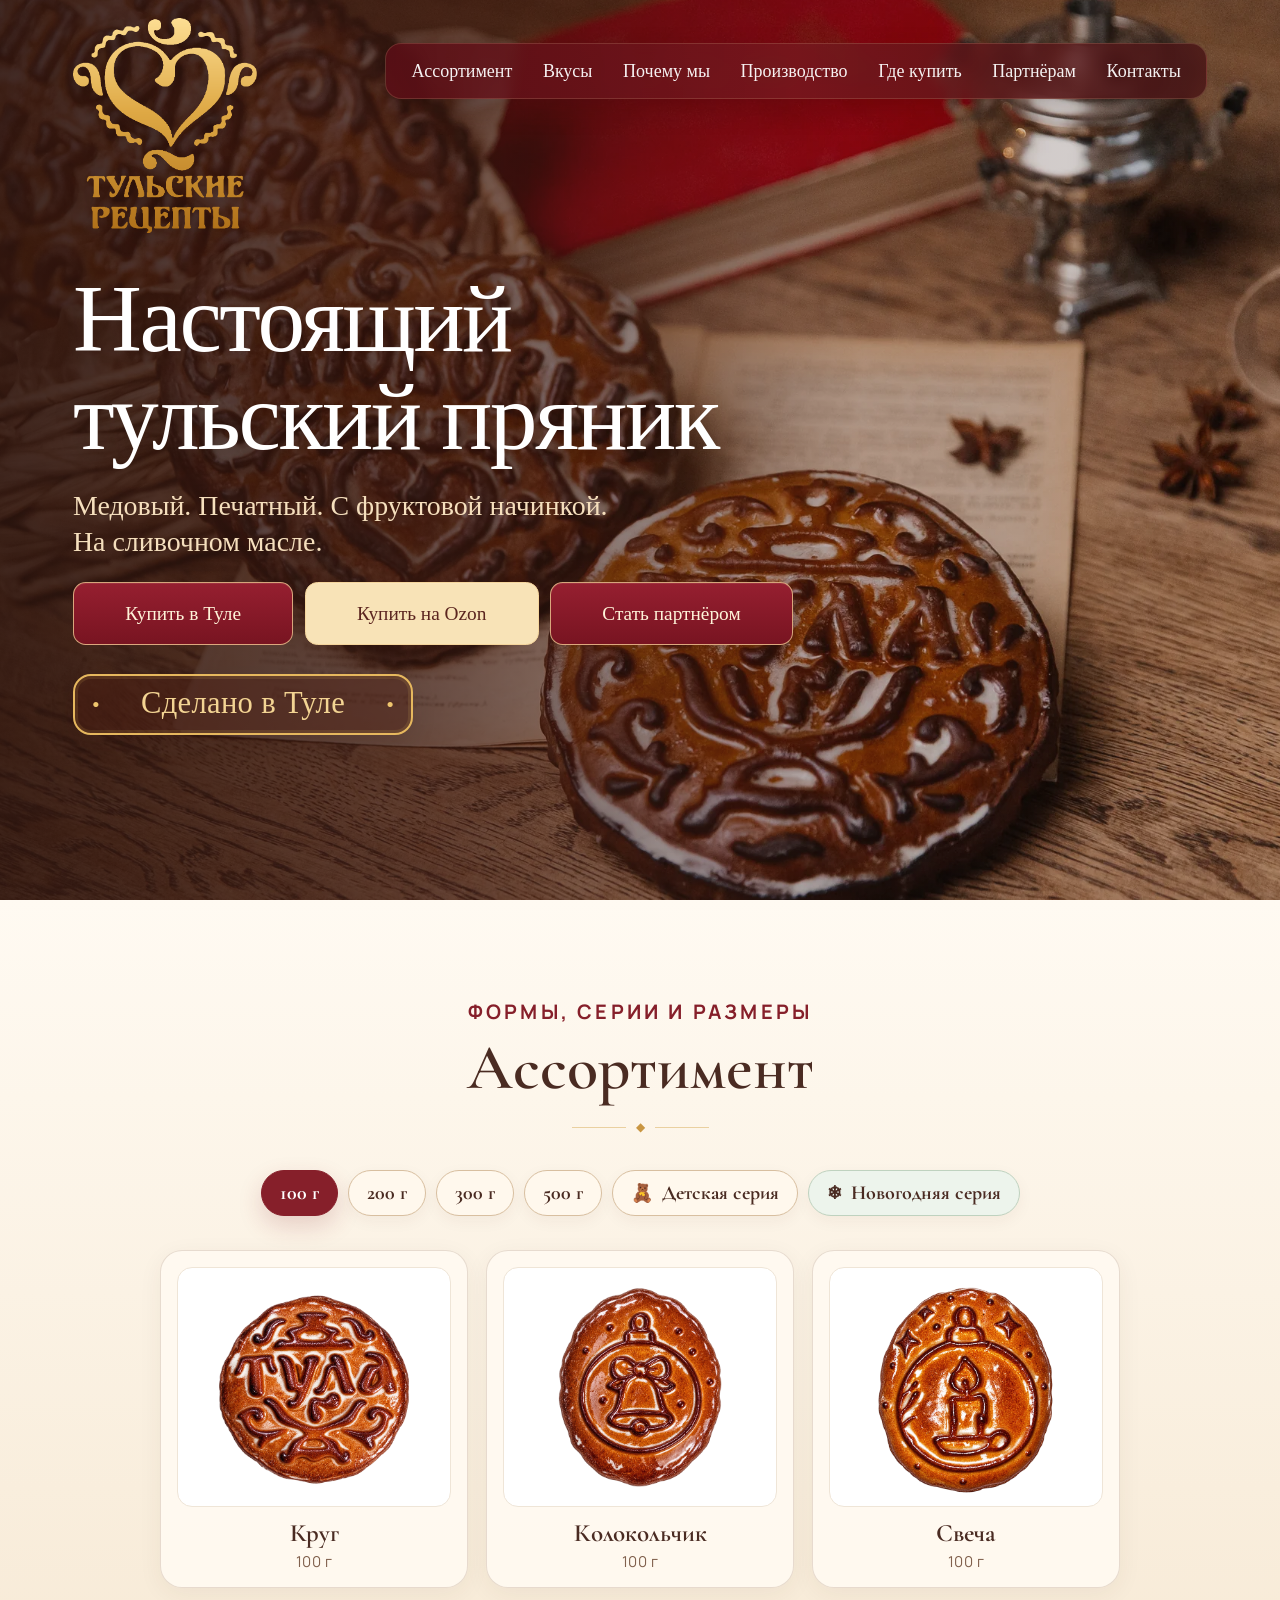
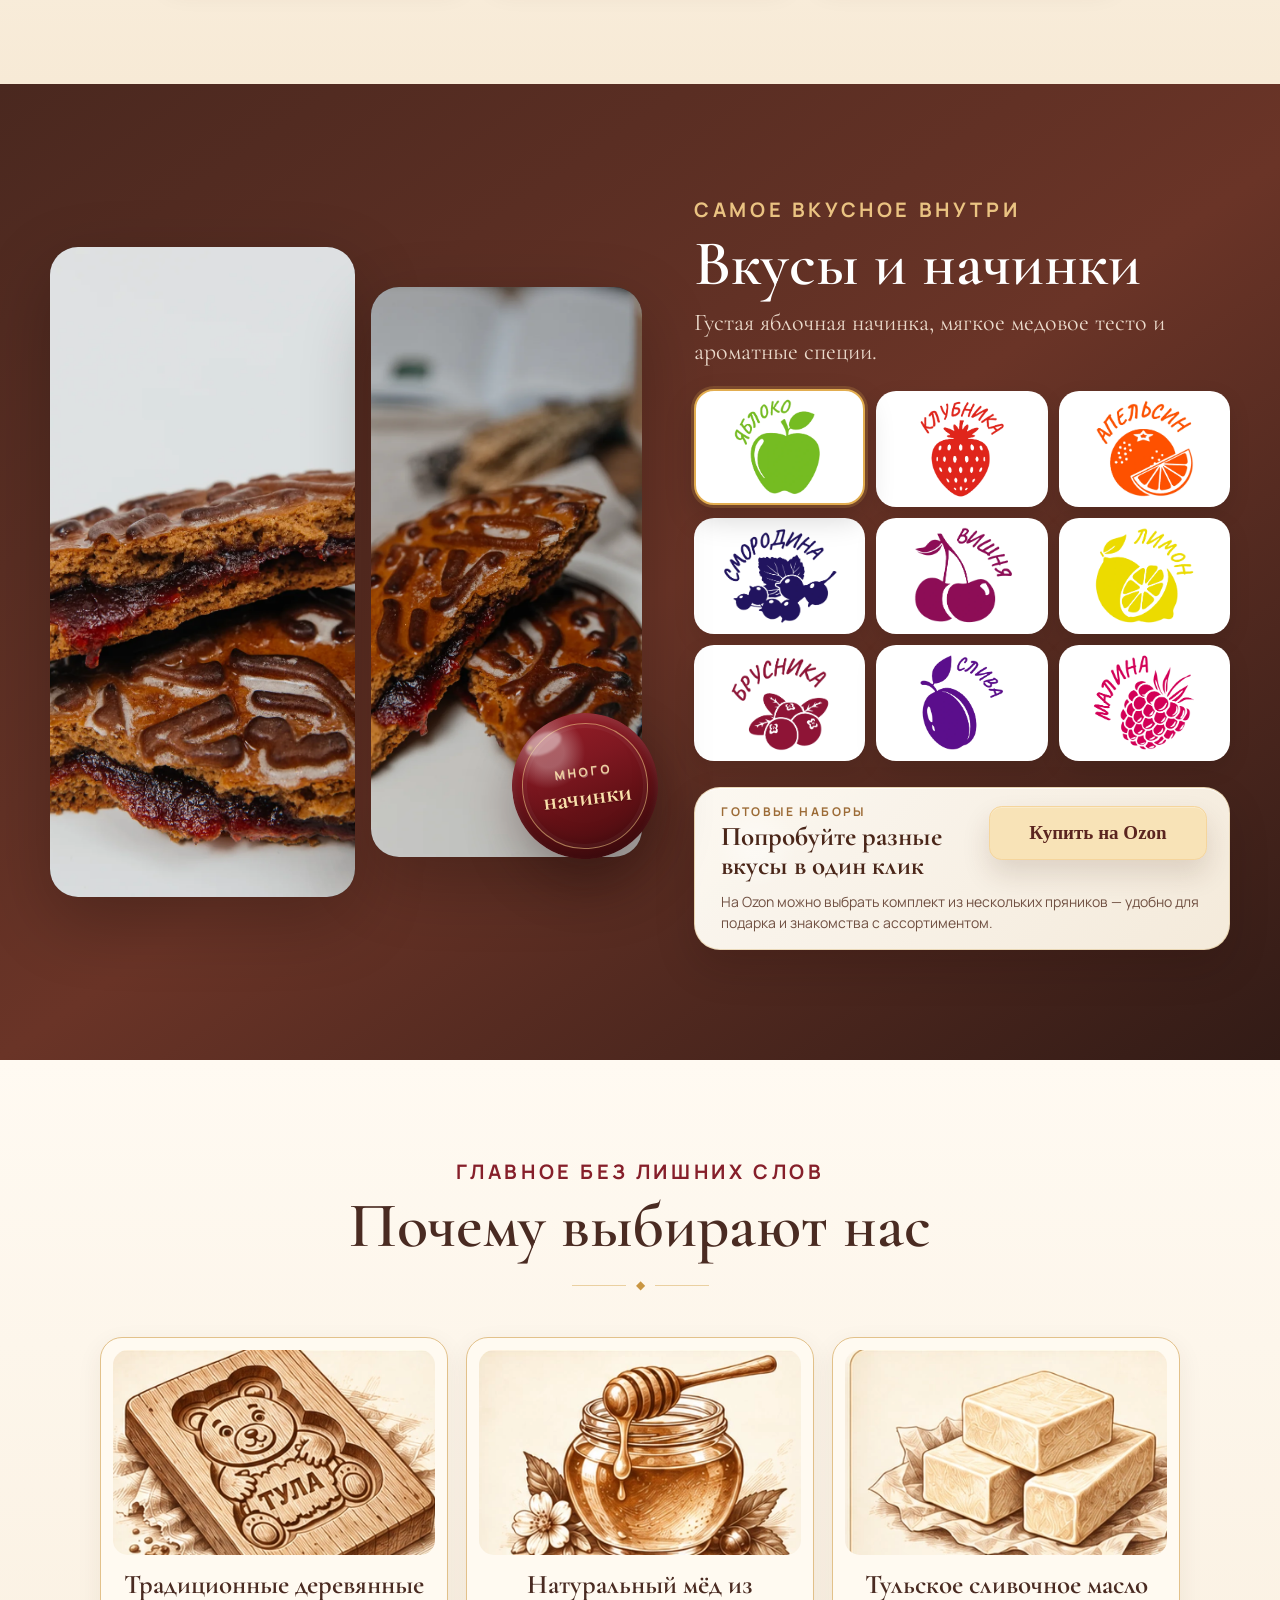
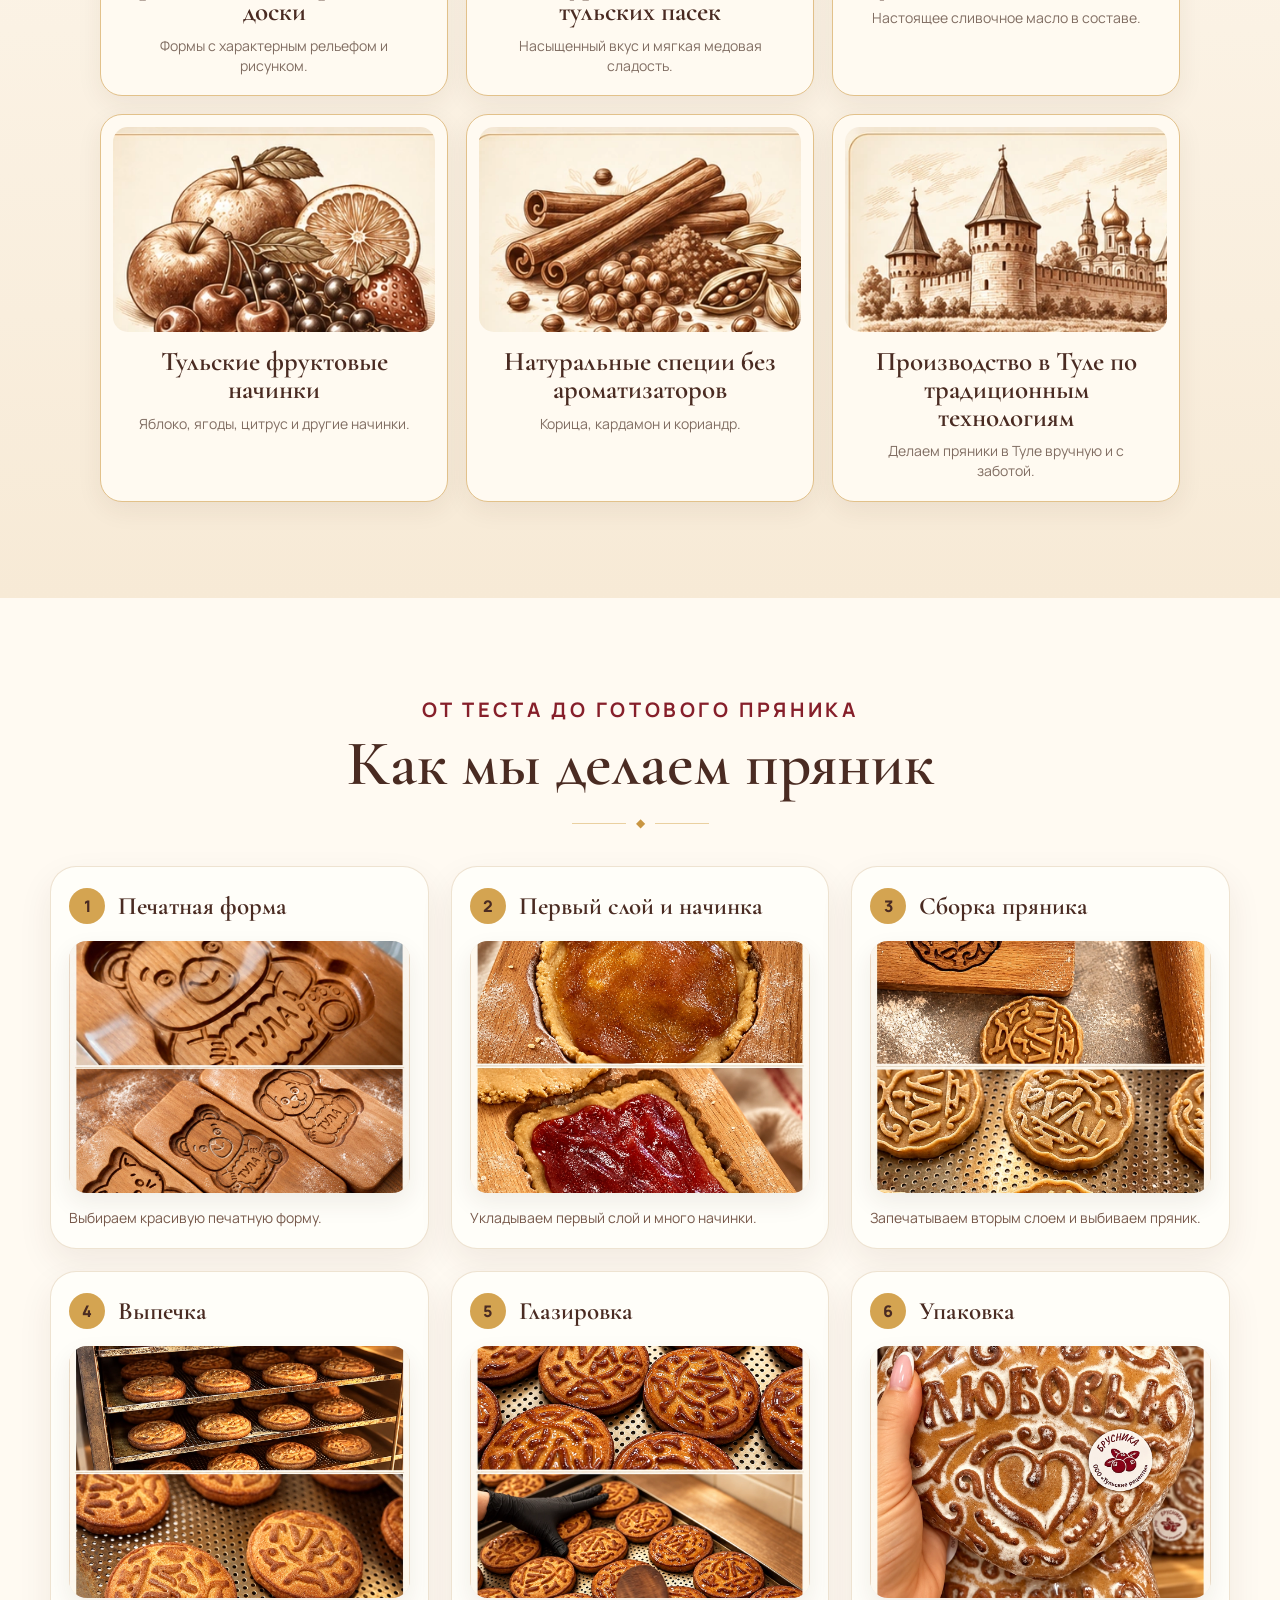
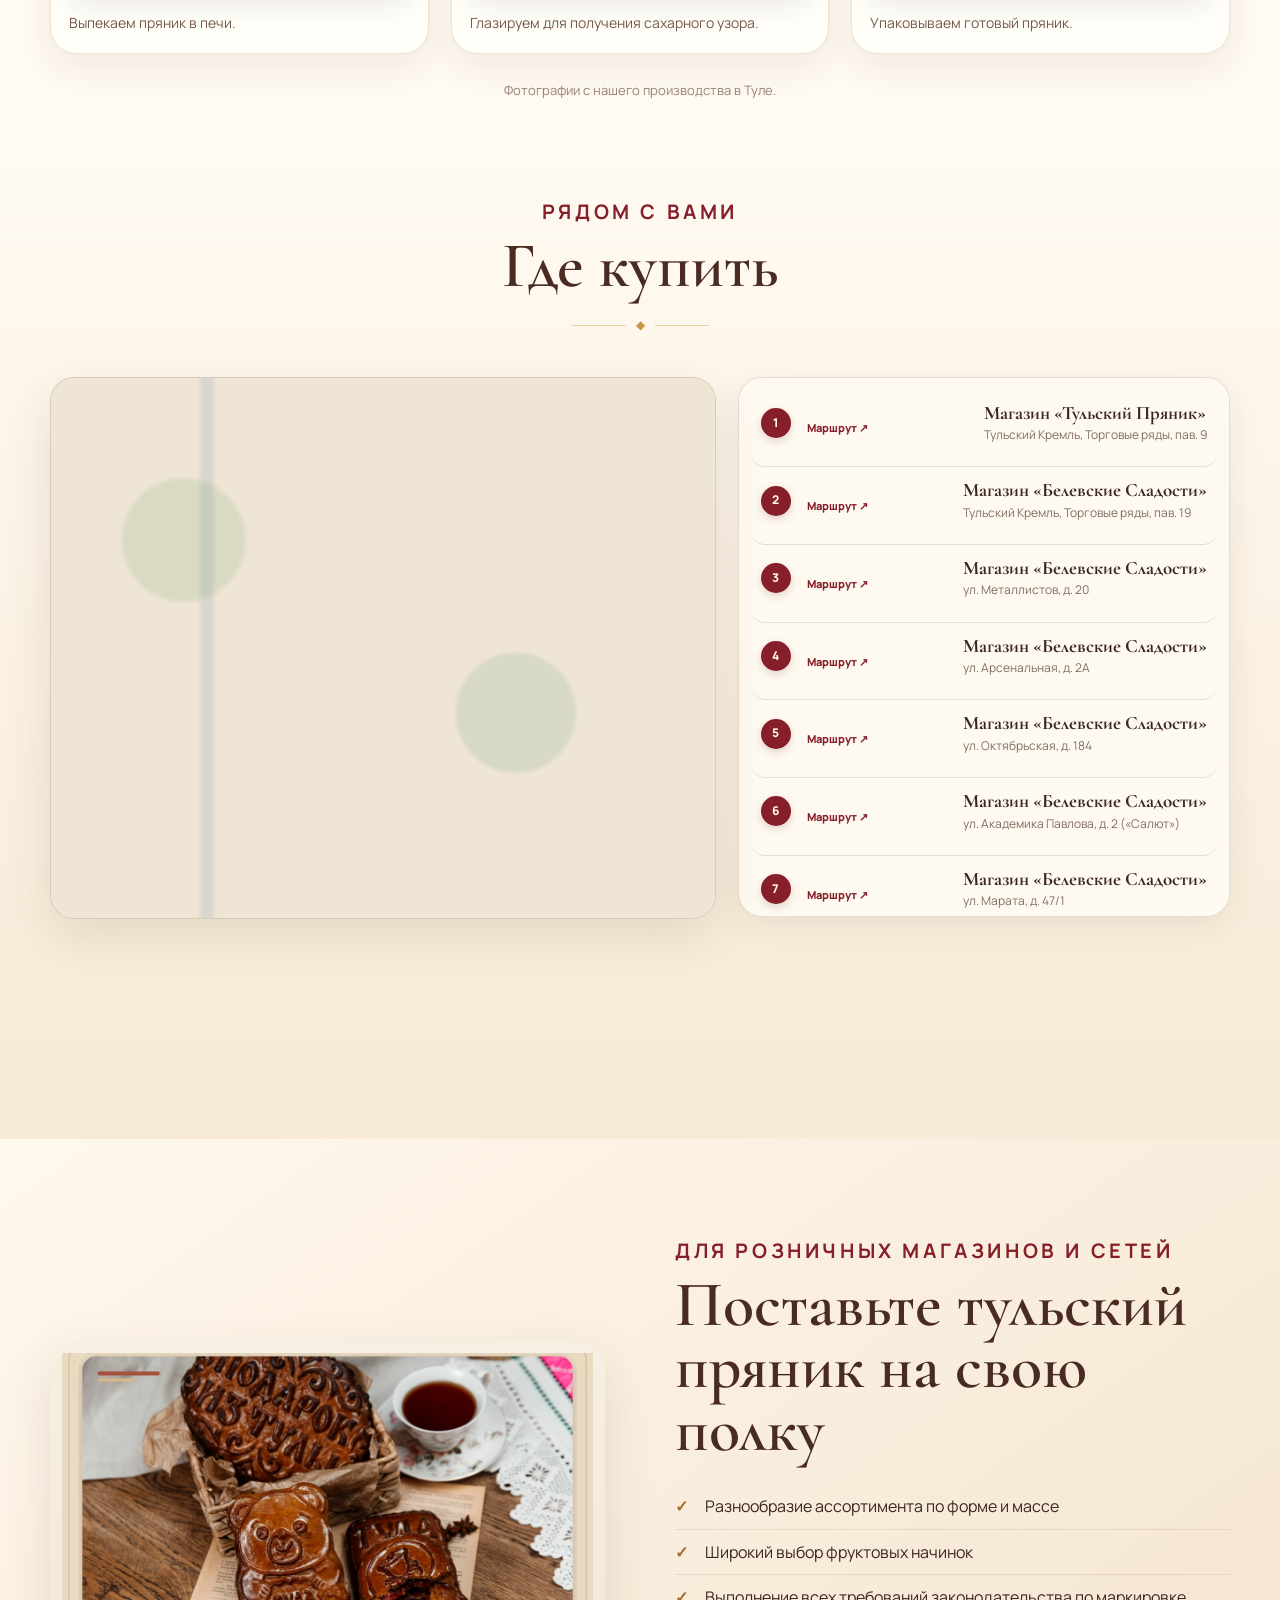
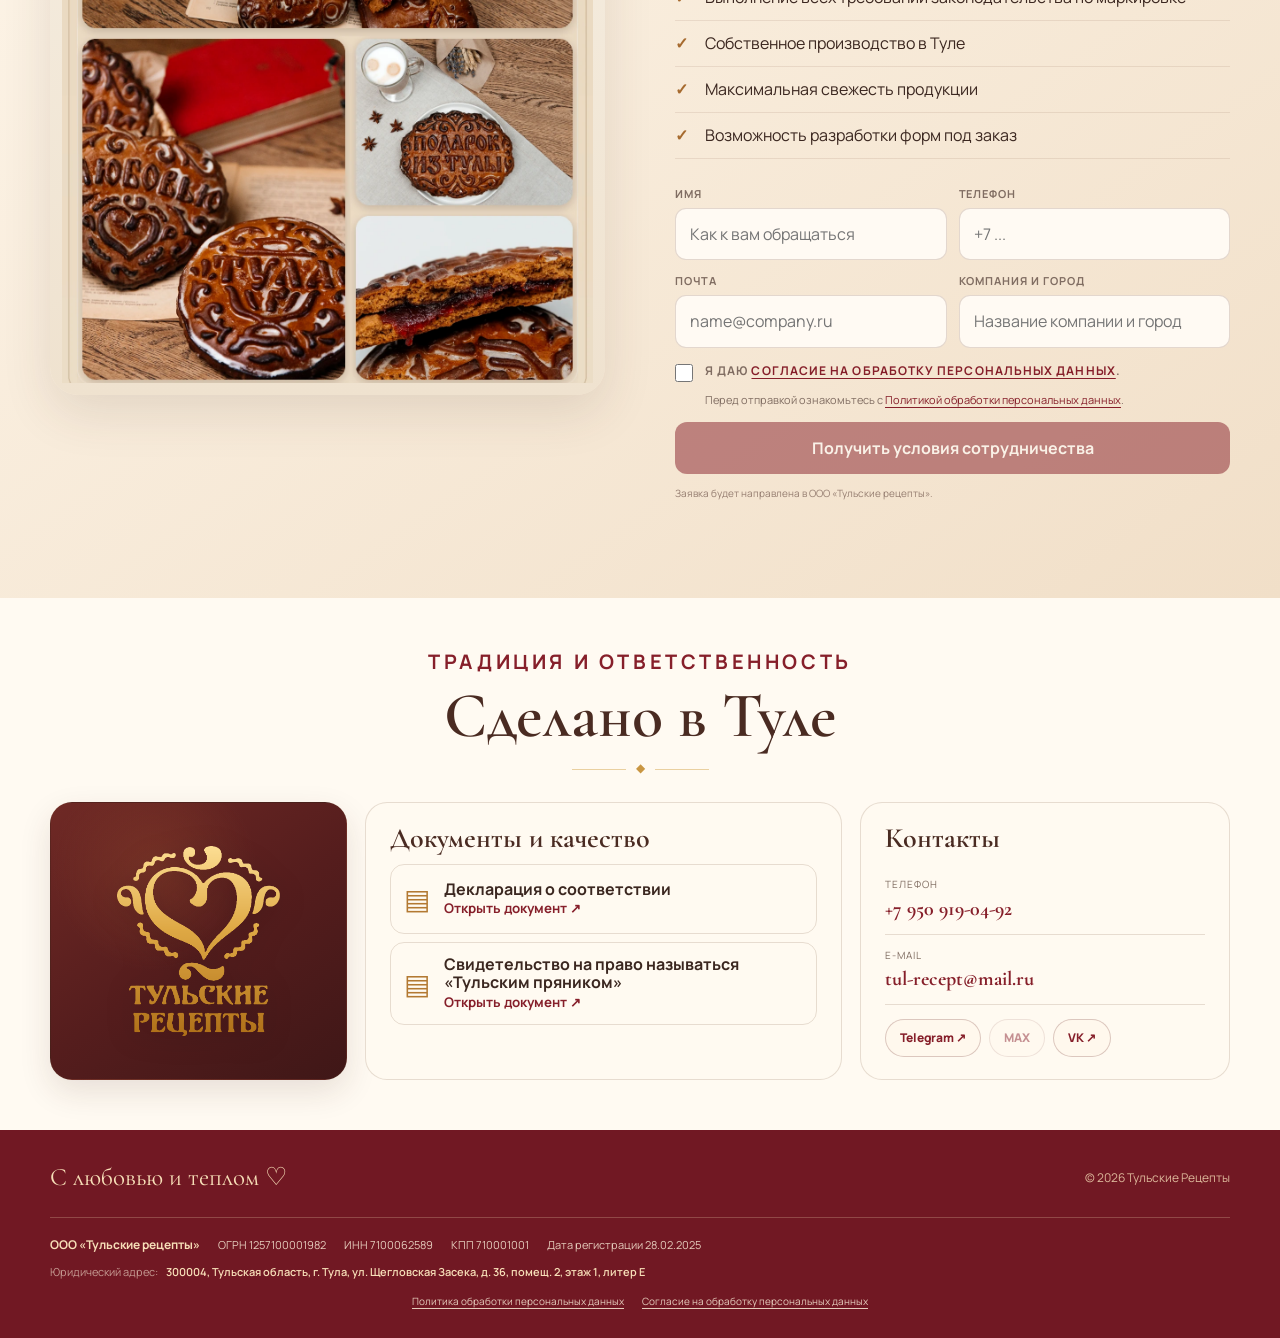
==== commit abb5e0b9: "Enable production partner form" ====
--- a/index.html
+++ b/index.html
@@ -369,20 +369,25 @@
             <li>Максимальная свежесть продукции</li>
             <li>Возможность разработки форм под заказ</li>
           </ul>
-          <form class="partner-form" id="partner-form">
-            <label><span>Имя</span><input type="text" name="name" placeholder="Как к вам обращаться" required></label>
-            <label><span>Телефон</span><input type="tel" name="phone" placeholder="+7 ..." required></label>
-            <label><span>Почта</span><input type="email" name="email" placeholder="name@company.ru" required></label>
-            <label><span>Компания и город</span><input type="text" name="company_city" placeholder="Название компании и город"></label>
-            <input type="hidden" name="consent_version" value="2026-10-25">
-            <input type="hidden" name="privacy_policy_version" value="2026-10-25">
+          <form class="partner-form" id="partner-form" action="/form-handler.php" method="post">
+            <label><span>Имя</span><input type="text" name="name" placeholder="Как к вам обращаться" autocomplete="name" maxlength="80" required></label>
+            <label><span>Телефон</span><input type="tel" name="phone" placeholder="+7 ..." autocomplete="tel" maxlength="40" required></label>
+            <label><span>Почта</span><input type="email" name="email" placeholder="name@company.ru" autocomplete="email" maxlength="254" required></label>
+            <label><span>Компания и город</span><input type="text" name="company_city" placeholder="Название компании и город" autocomplete="organization" maxlength="200"></label>
+            <input type="hidden" name="consent_version" value="2026-10-28">
+            <input type="hidden" name="privacy_policy_version" value="2026-10-28">
+            <input type="hidden" name="form_started" id="partner-form-started" value="">
+            <label class="form-hp" aria-hidden="true">
+              <span>Сайт</span>
+              <input type="text" name="website" tabindex="-1" autocomplete="off">
+            </label>
             <label class="privacy-consent">
-              <input type="checkbox" name="personal_data_consent" id="personal-data-consent" required>
+              <input type="checkbox" name="personal_data_consent" id="personal-data-consent" value="1" required>
               <span>Я даю <a href="personal-data-consent.html" target="_blank" rel="noopener">согласие на обработку персональных данных</a>.</span>
             </label>
             <p class="privacy-note">Перед отправкой ознакомьтесь с <a href="privacy-policy.html" target="_blank" rel="noopener">Политикой обработки персональных данных</a>.</p>
             <button class="btn btn-primary" id="partner-submit" type="submit" disabled>Получить условия сотрудничества</button>
-            <small class="form-status-note">Демонстрационная форма: отправка заявок пока не подключена.</small>
+            <small class="form-status-note">Заявка будет направлена в ООО «Тульские рецепты».</small>
           </form>
         </div>
       </div>
--- a/styles.css
+++ b/styles.css
@@ -2961,3 +2961,24 @@
 .not-found-page .btn{
   min-width:210px;
 }
+
+
+/* =========================================================
+   Partner form — production submission
+   ========================================================= */
+.partner-form .form-hp{
+  position:absolute!important;
+  left:-10000px!important;
+  top:auto!important;
+  width:1px!important;
+  height:1px!important;
+  overflow:hidden!important;
+  opacity:0!important;
+  pointer-events:none!important;
+}
+.partner-form #partner-submit:disabled{
+  opacity:.58;
+  cursor:not-allowed;
+  transform:none;
+  box-shadow:none;
+}
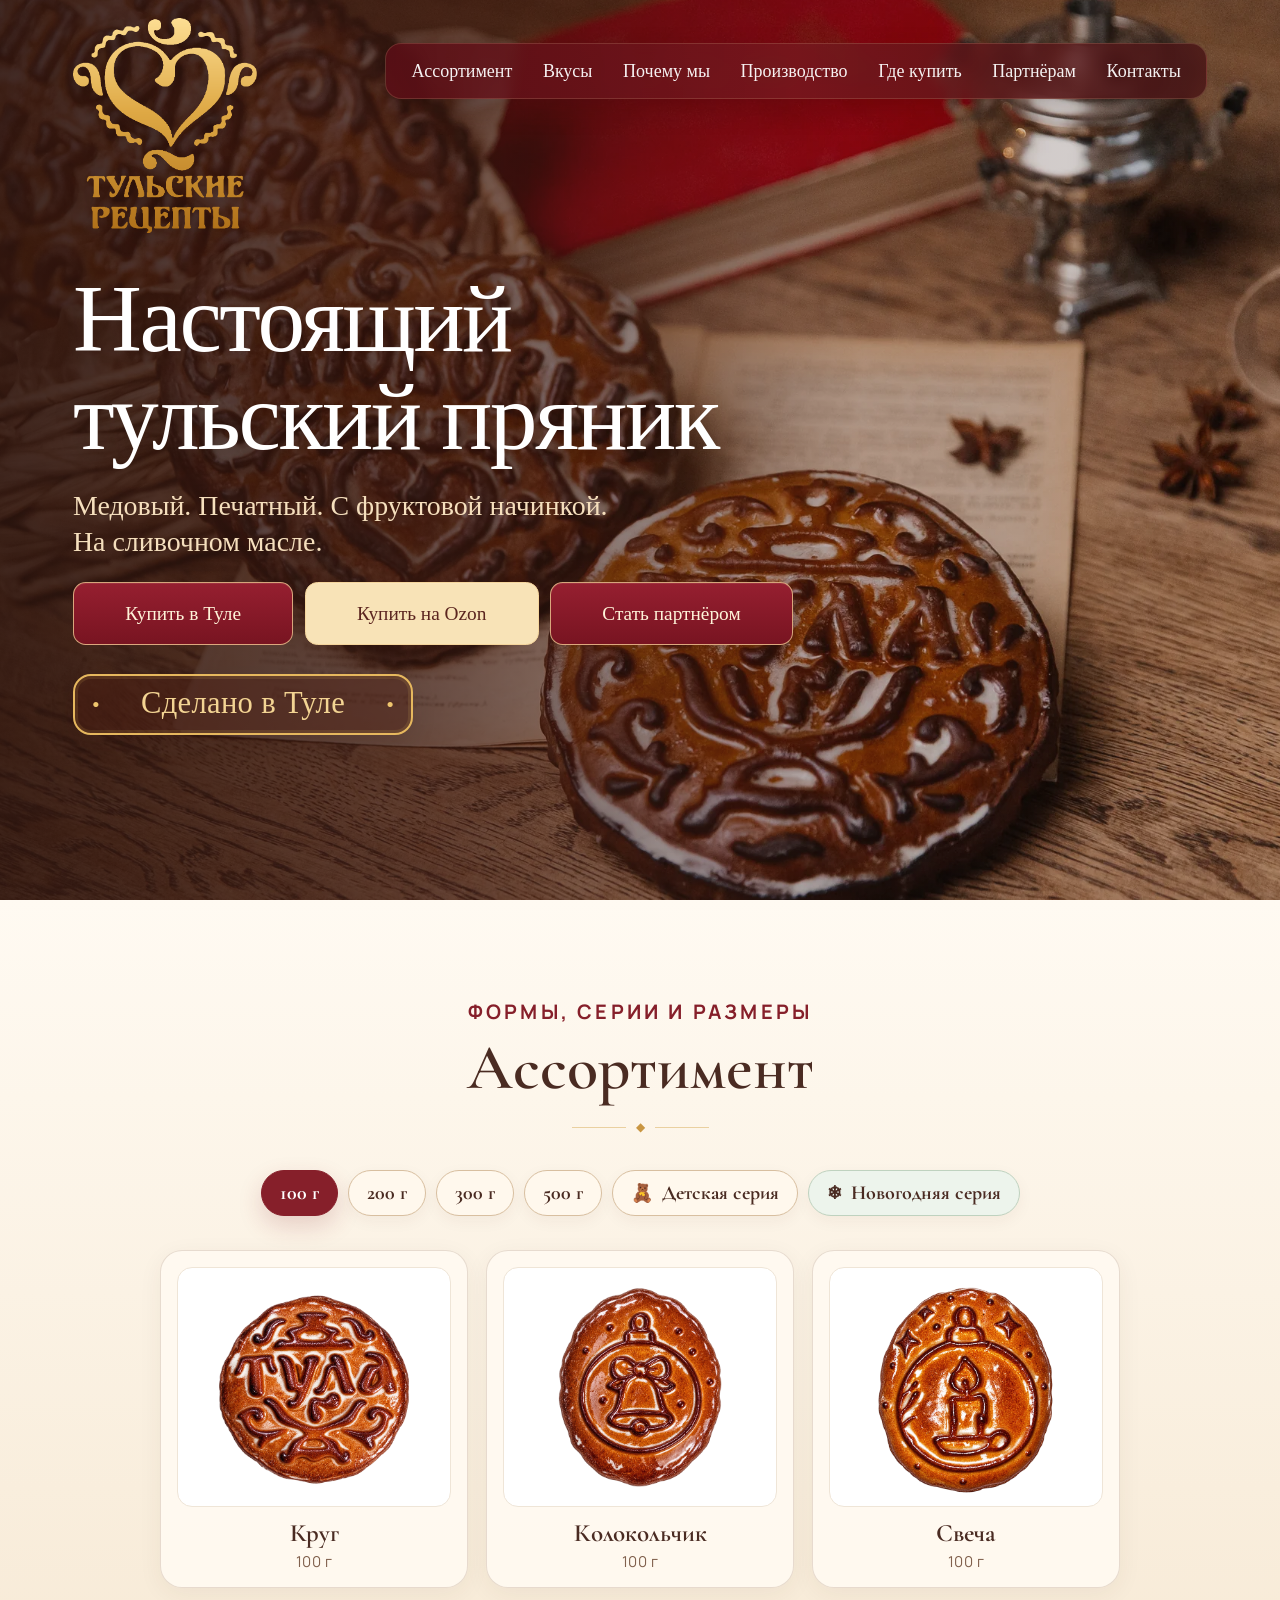
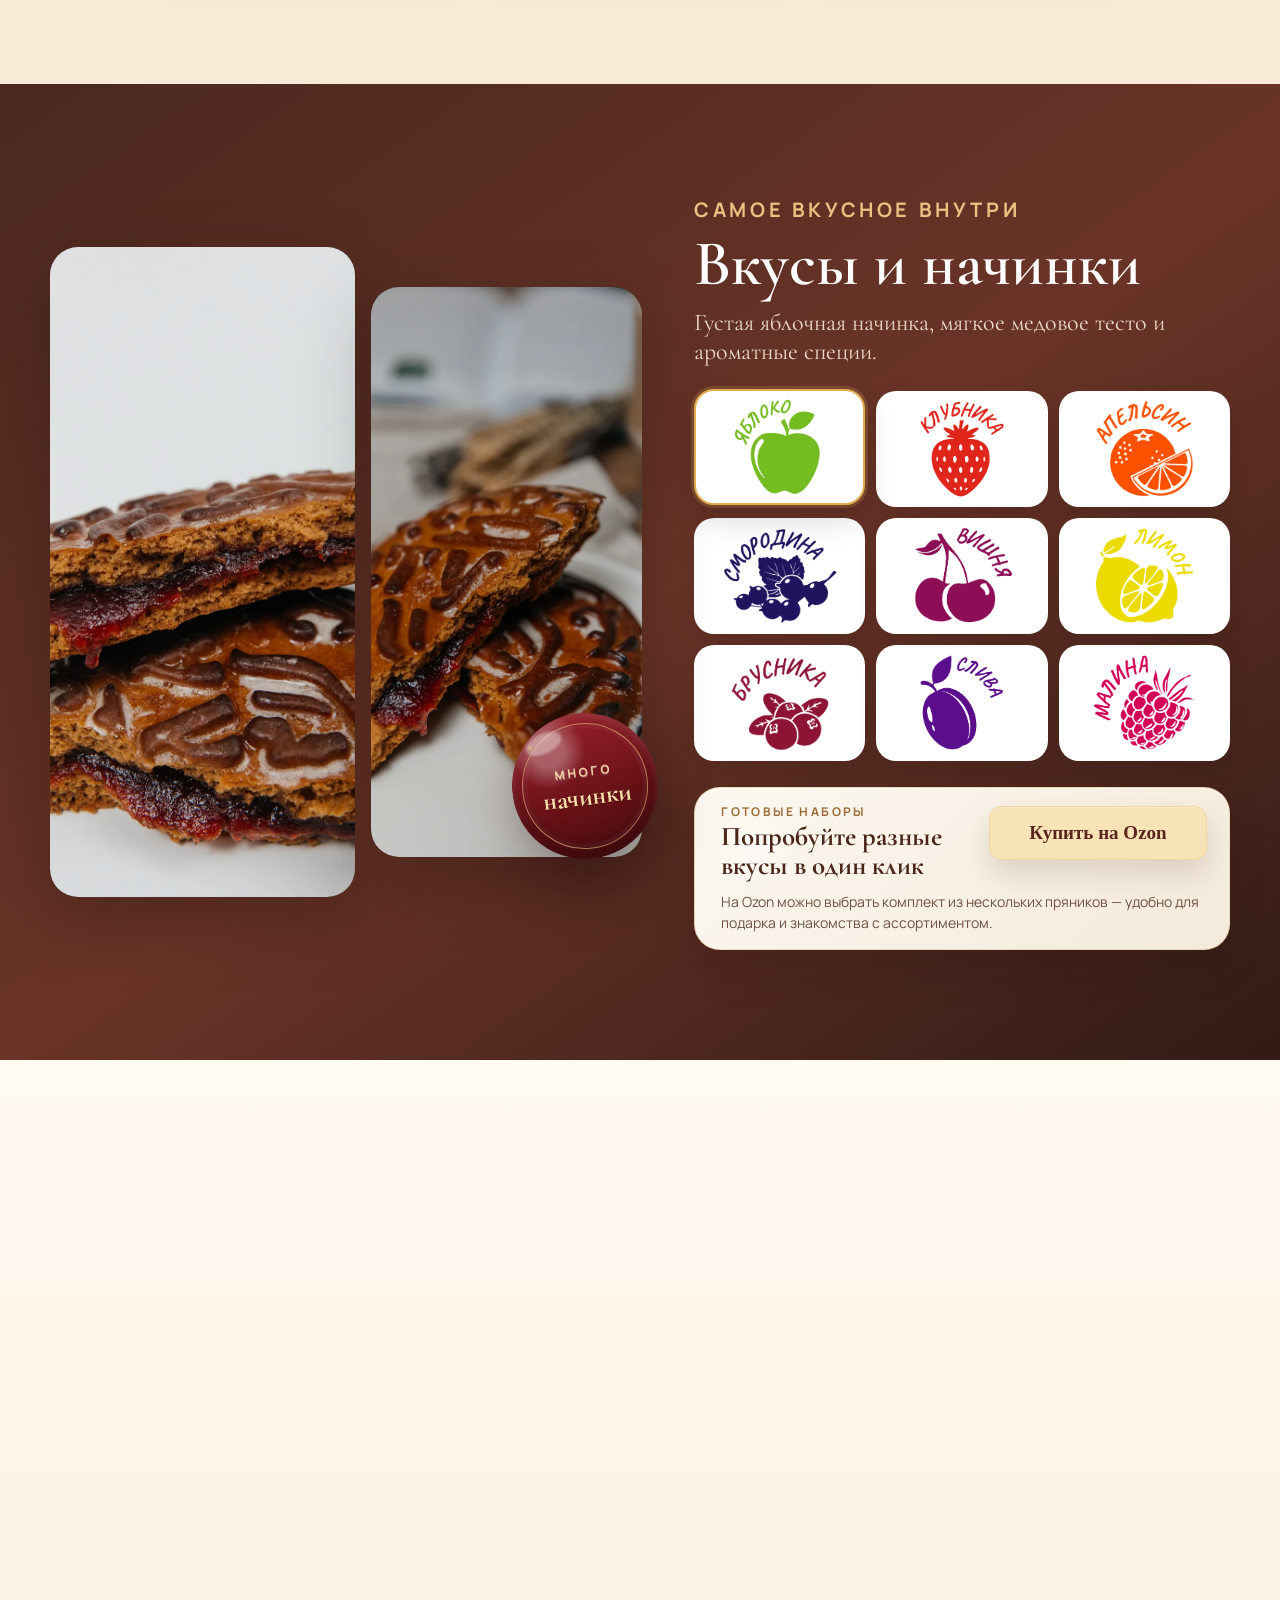
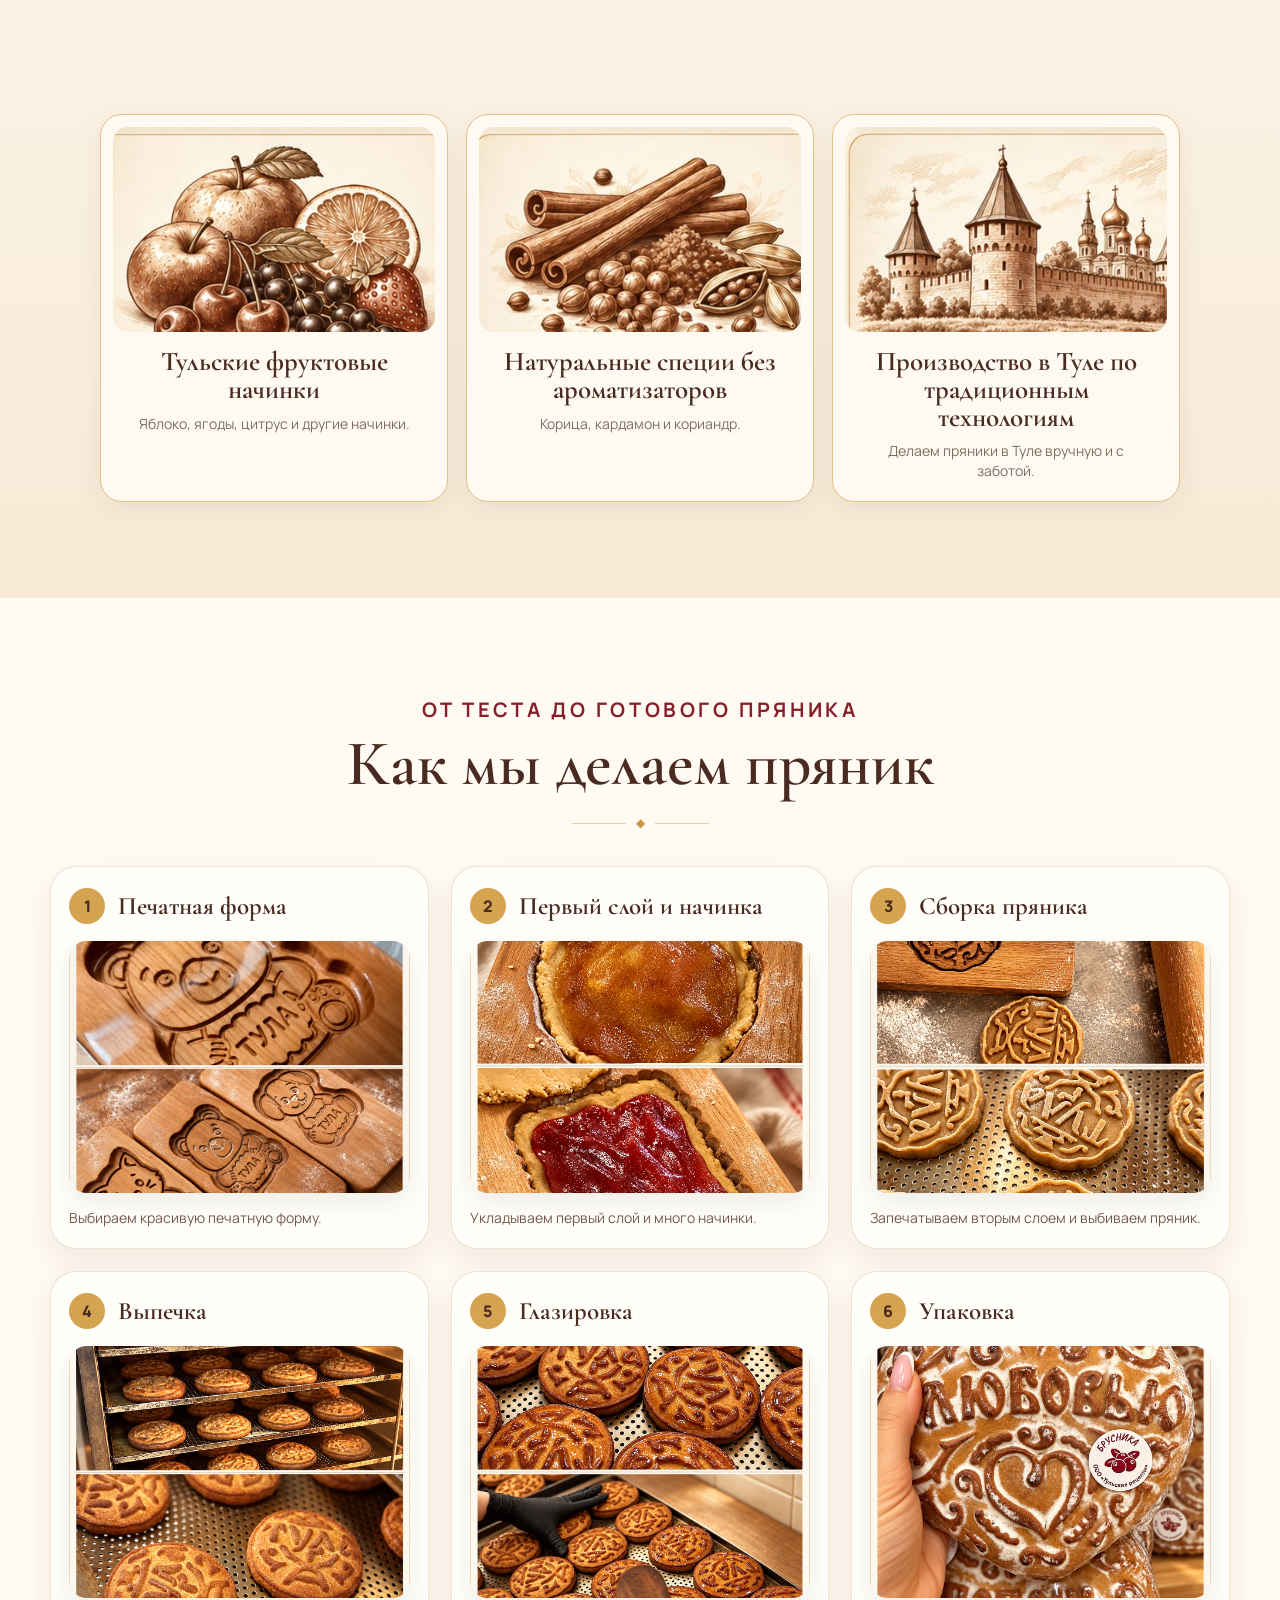
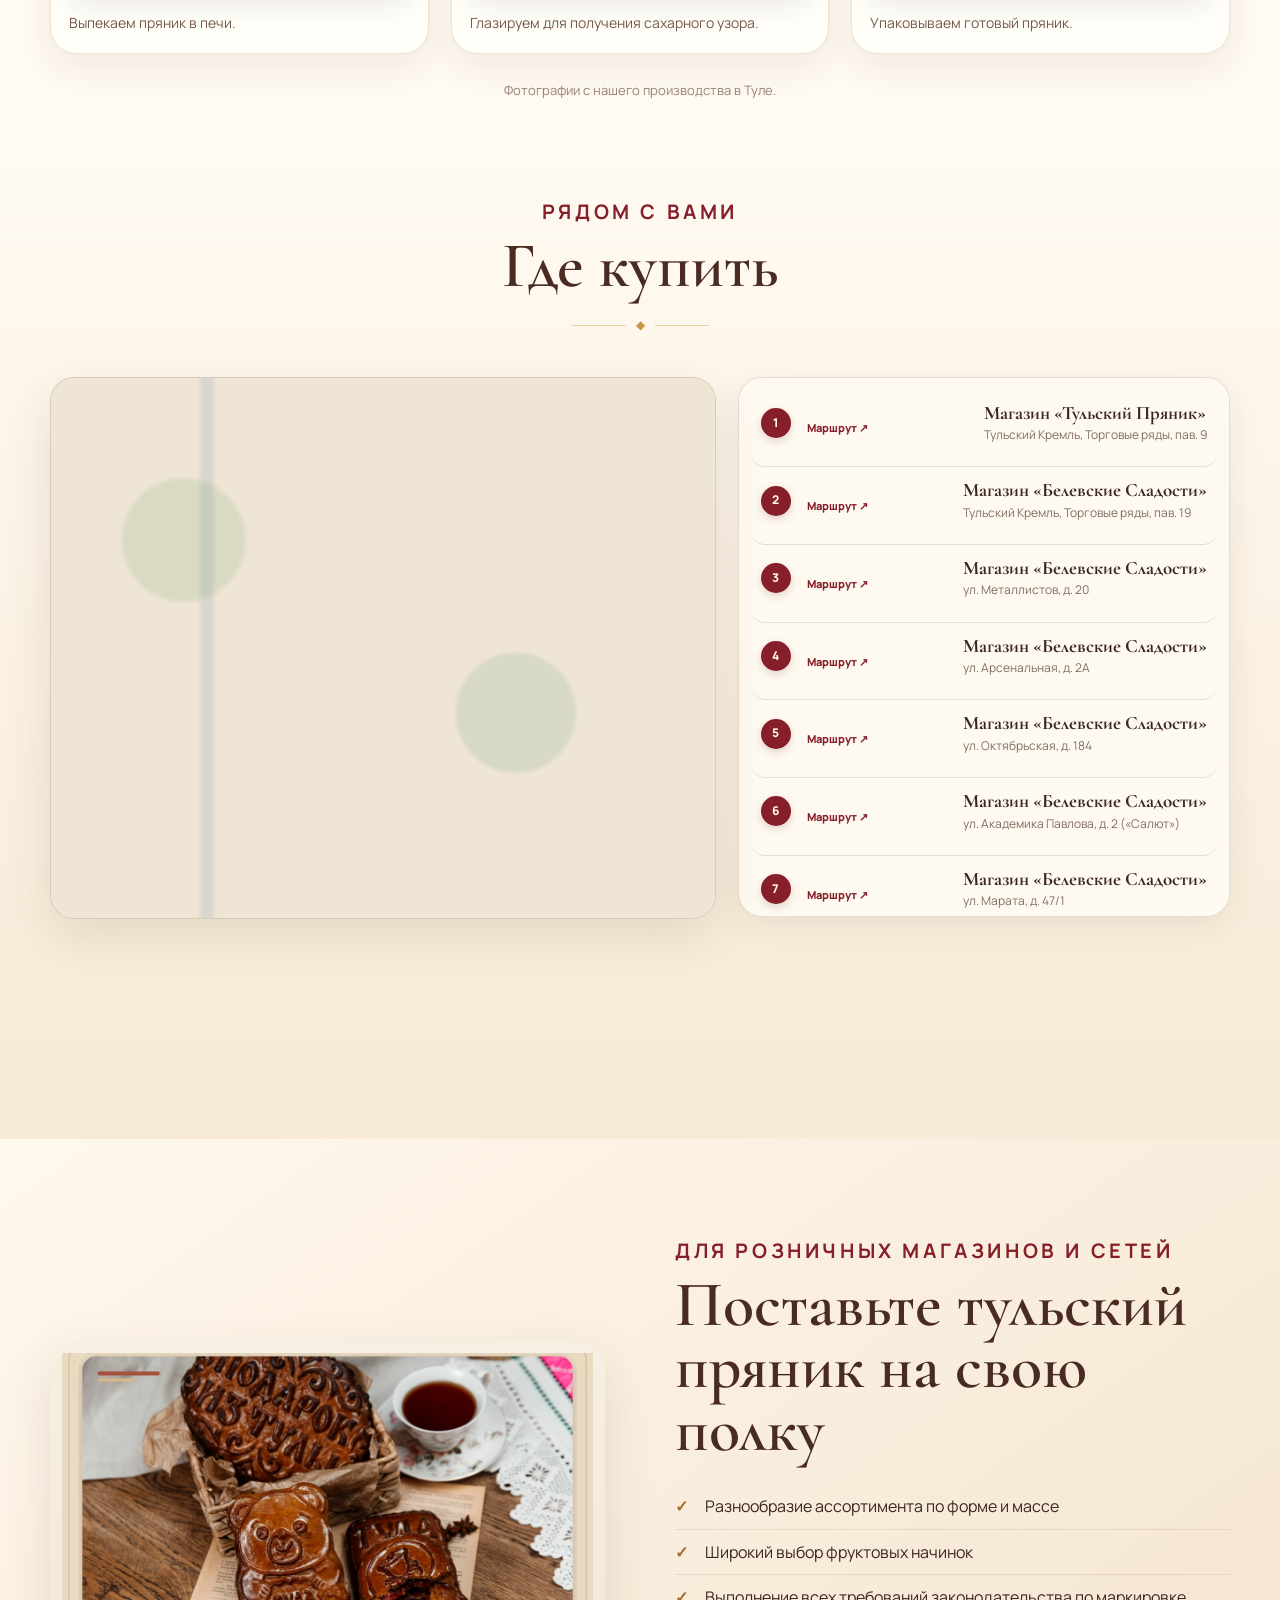
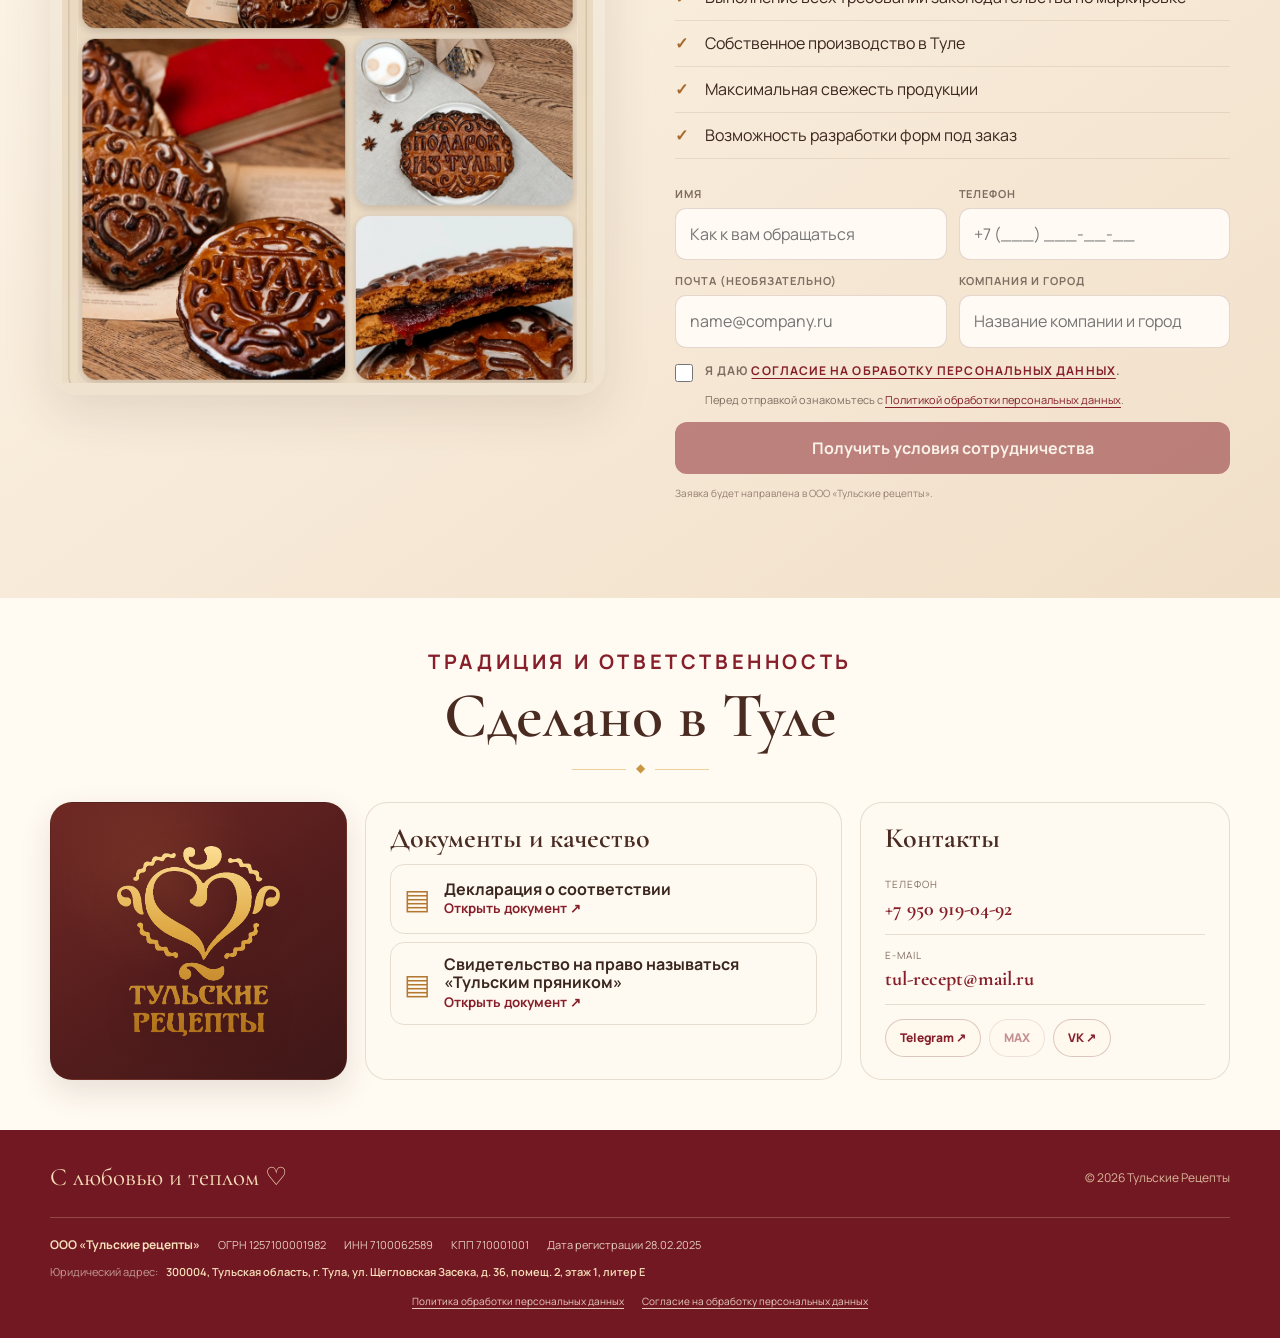
==== commit 8be95419: "Make email optional and format partner phone" ====
--- a/index.html
+++ b/index.html
@@ -371,8 +371,8 @@
           </ul>
           <form class="partner-form" id="partner-form" action="/form-handler.php" method="post">
             <label><span>Имя</span><input type="text" name="name" placeholder="Как к вам обращаться" autocomplete="name" maxlength="80" required></label>
-            <label><span>Телефон</span><input type="tel" name="phone" placeholder="+7 ..." autocomplete="tel" maxlength="40" required></label>
-            <label><span>Почта</span><input type="email" name="email" placeholder="name@company.ru" autocomplete="email" maxlength="254" required></label>
+            <label><span>Телефон</span><input type="tel" name="phone" id="partner-phone" placeholder="+7 (___) ___-__-__" autocomplete="tel" inputmode="numeric" maxlength="18" pattern="\+7 \(\d{3}\) \d{3}-\d{2}-\d{2}" required></label>
+            <label><span>Почта (необязательно)</span><input type="email" name="email" placeholder="name@company.ru" autocomplete="email" maxlength="254"></label>
             <label><span>Компания и город</span><input type="text" name="company_city" placeholder="Название компании и город" autocomplete="organization" maxlength="200"></label>
             <input type="hidden" name="consent_version" value="2026-10-28">
             <input type="hidden" name="privacy_policy_version" value="2026-10-28">
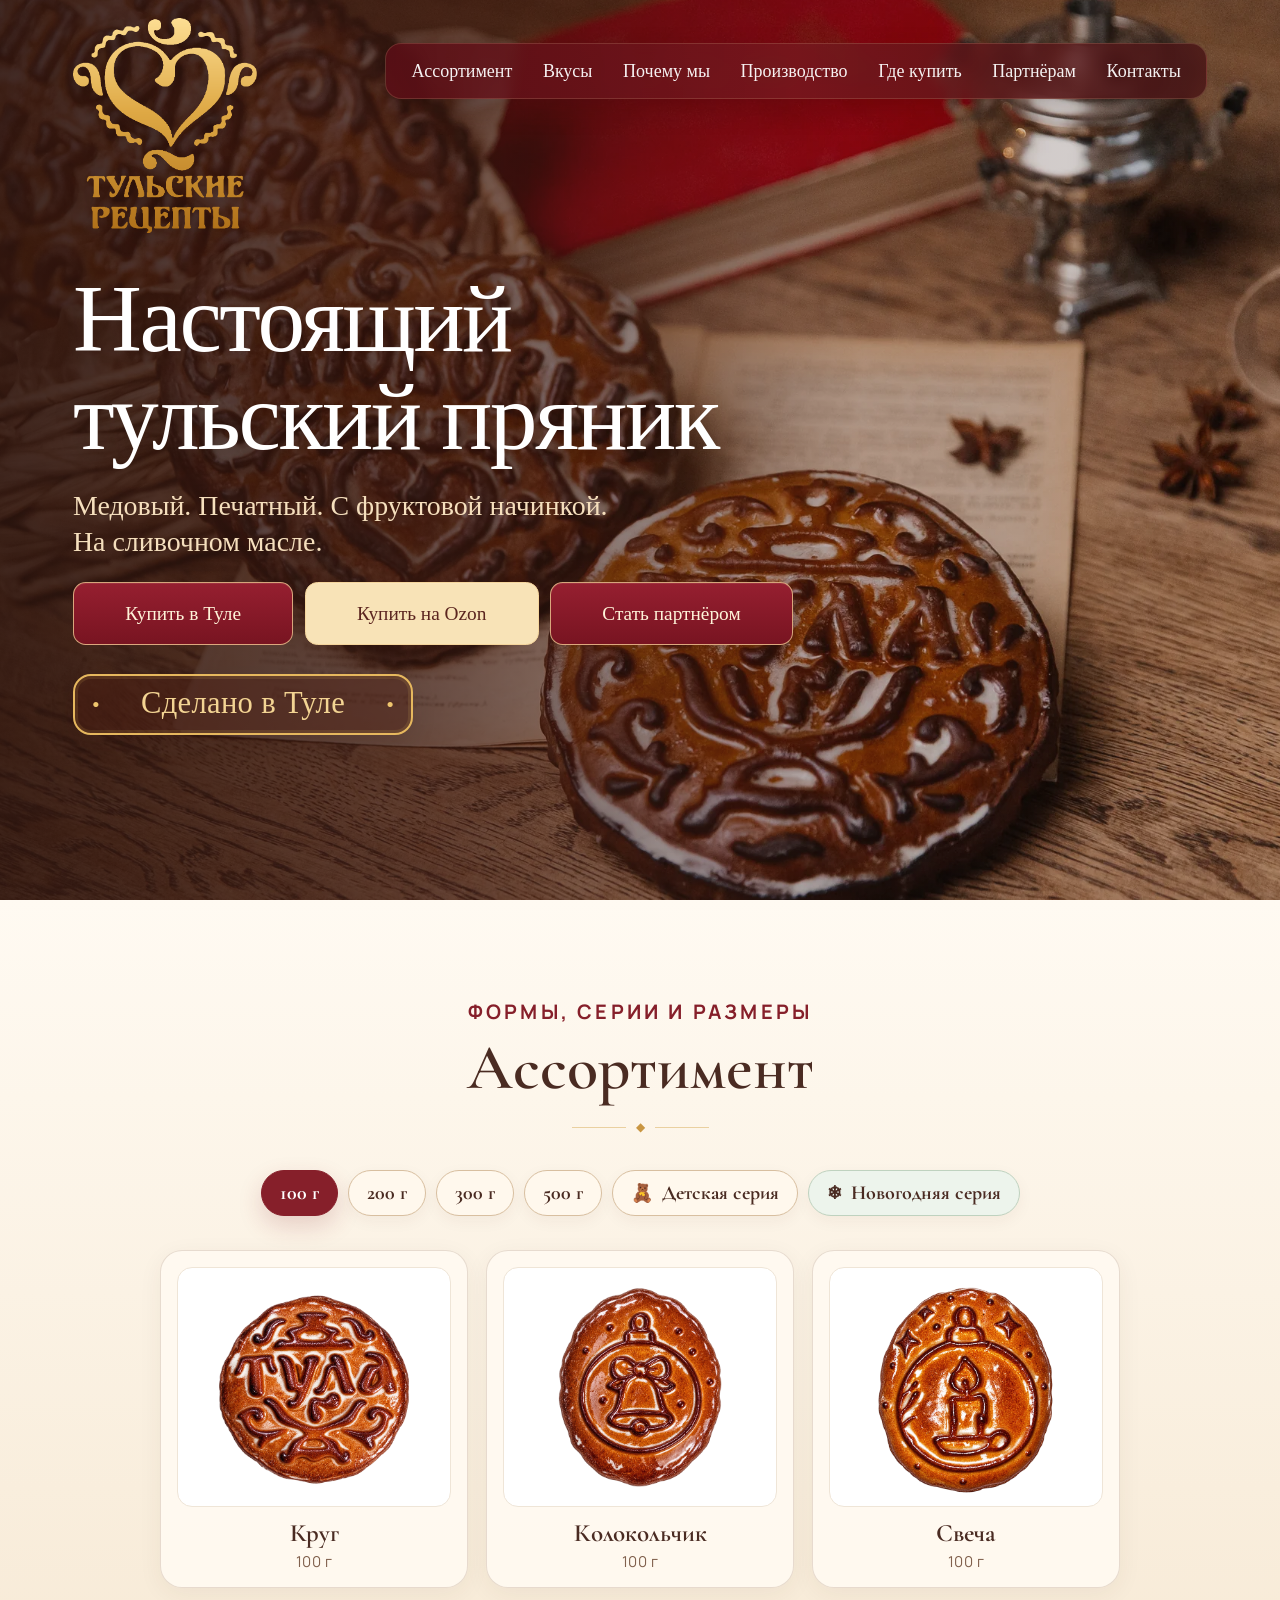
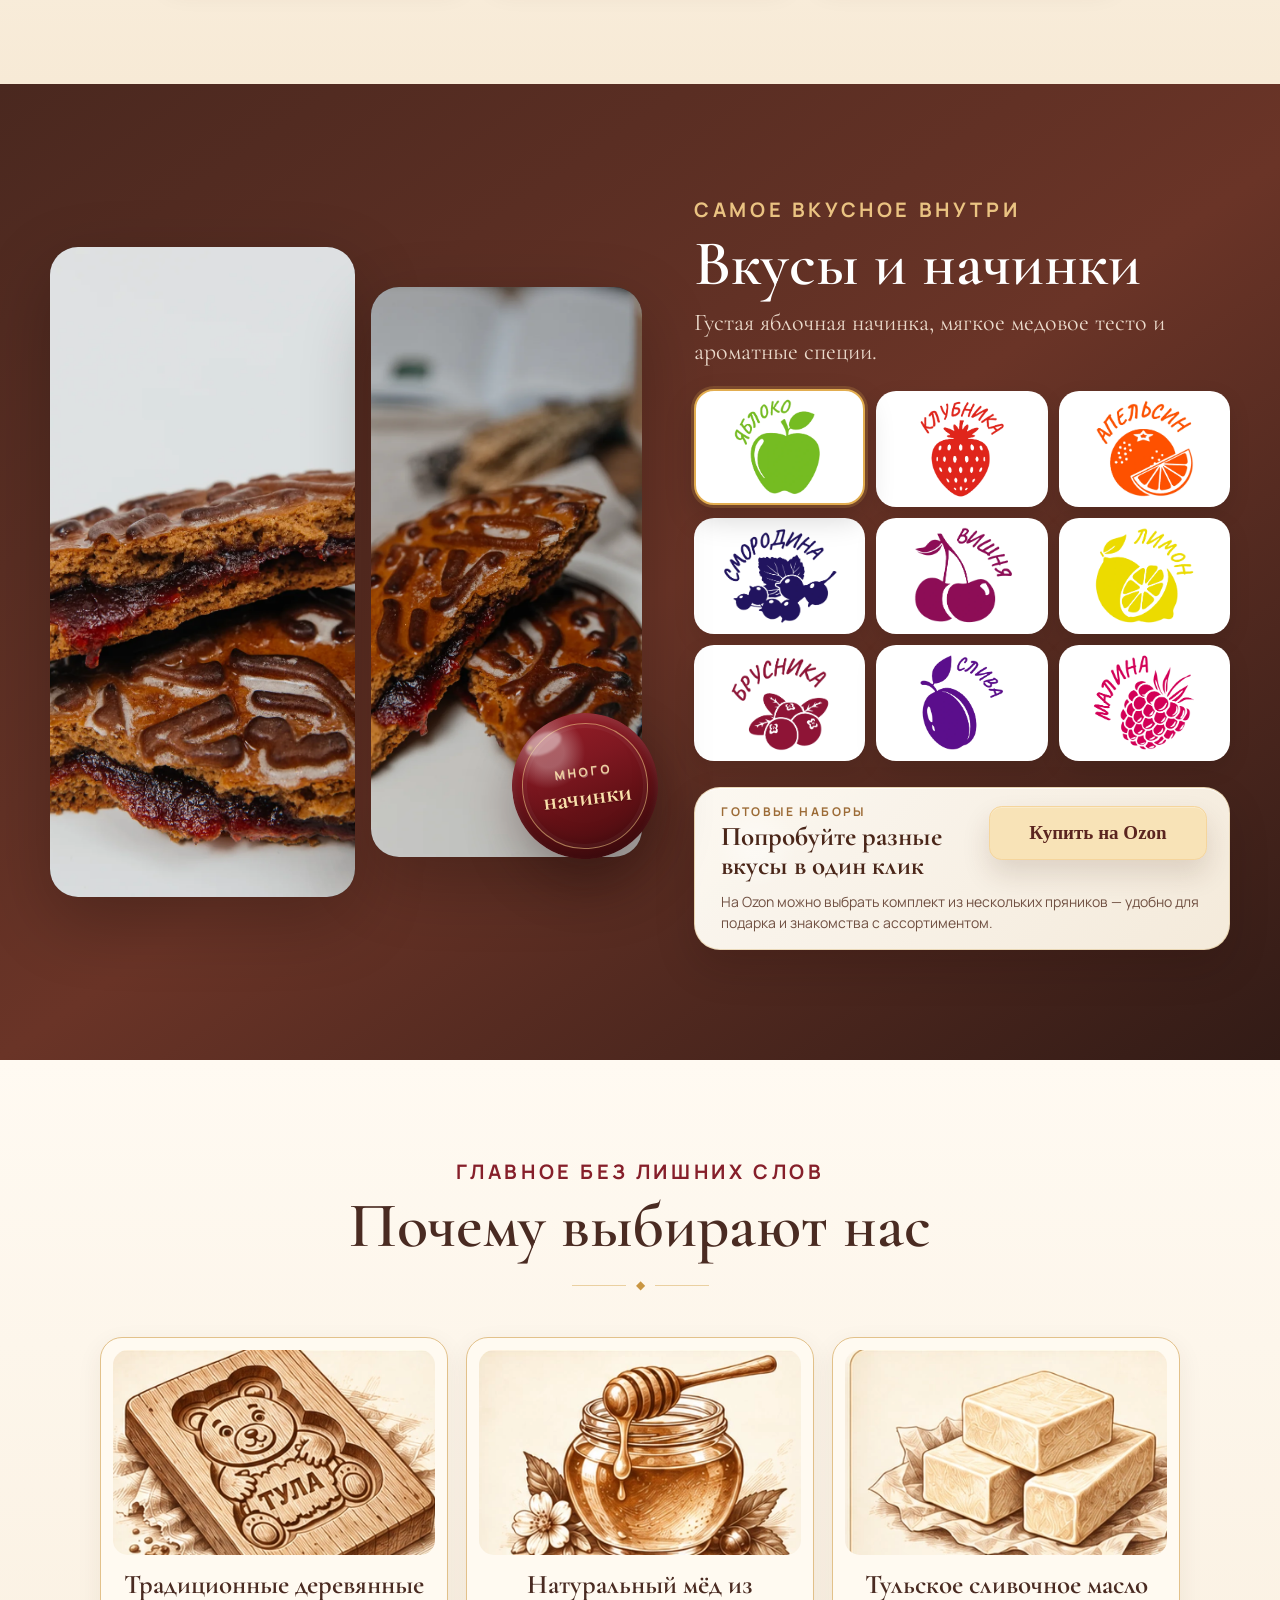
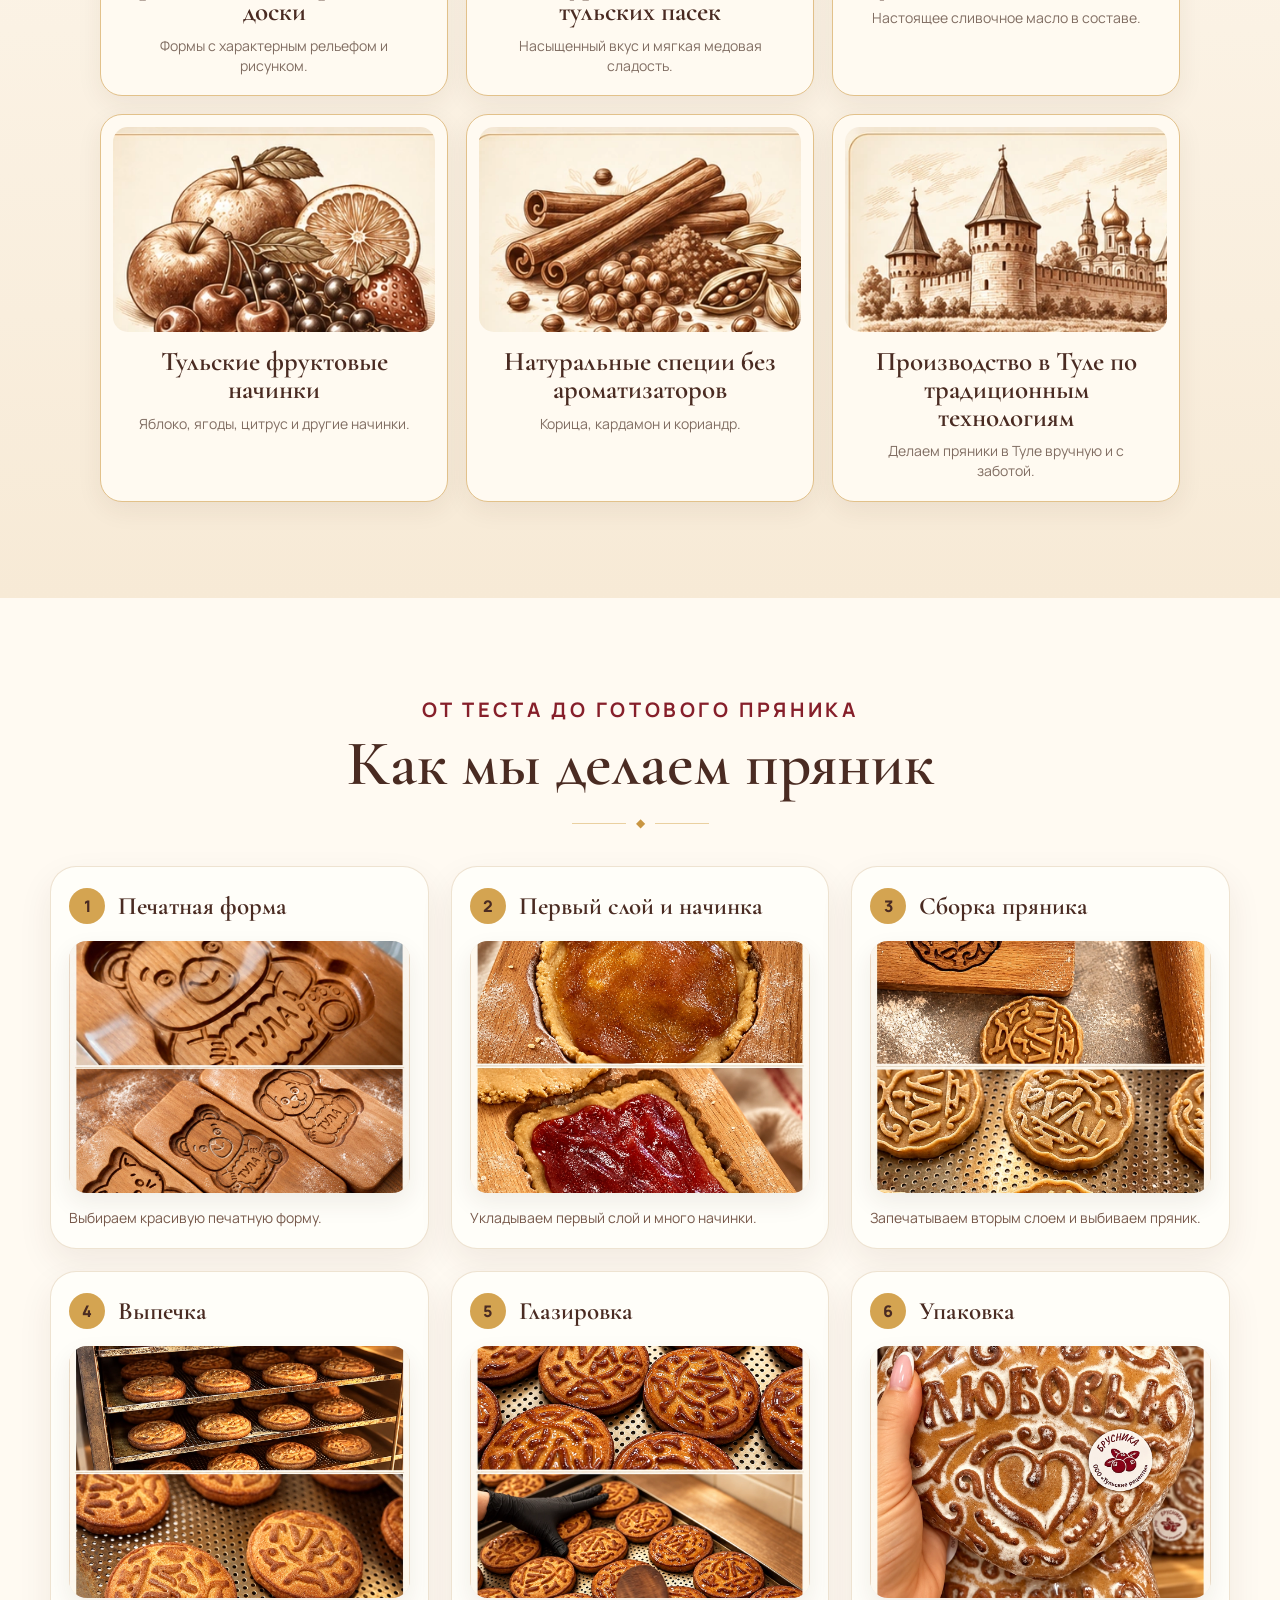
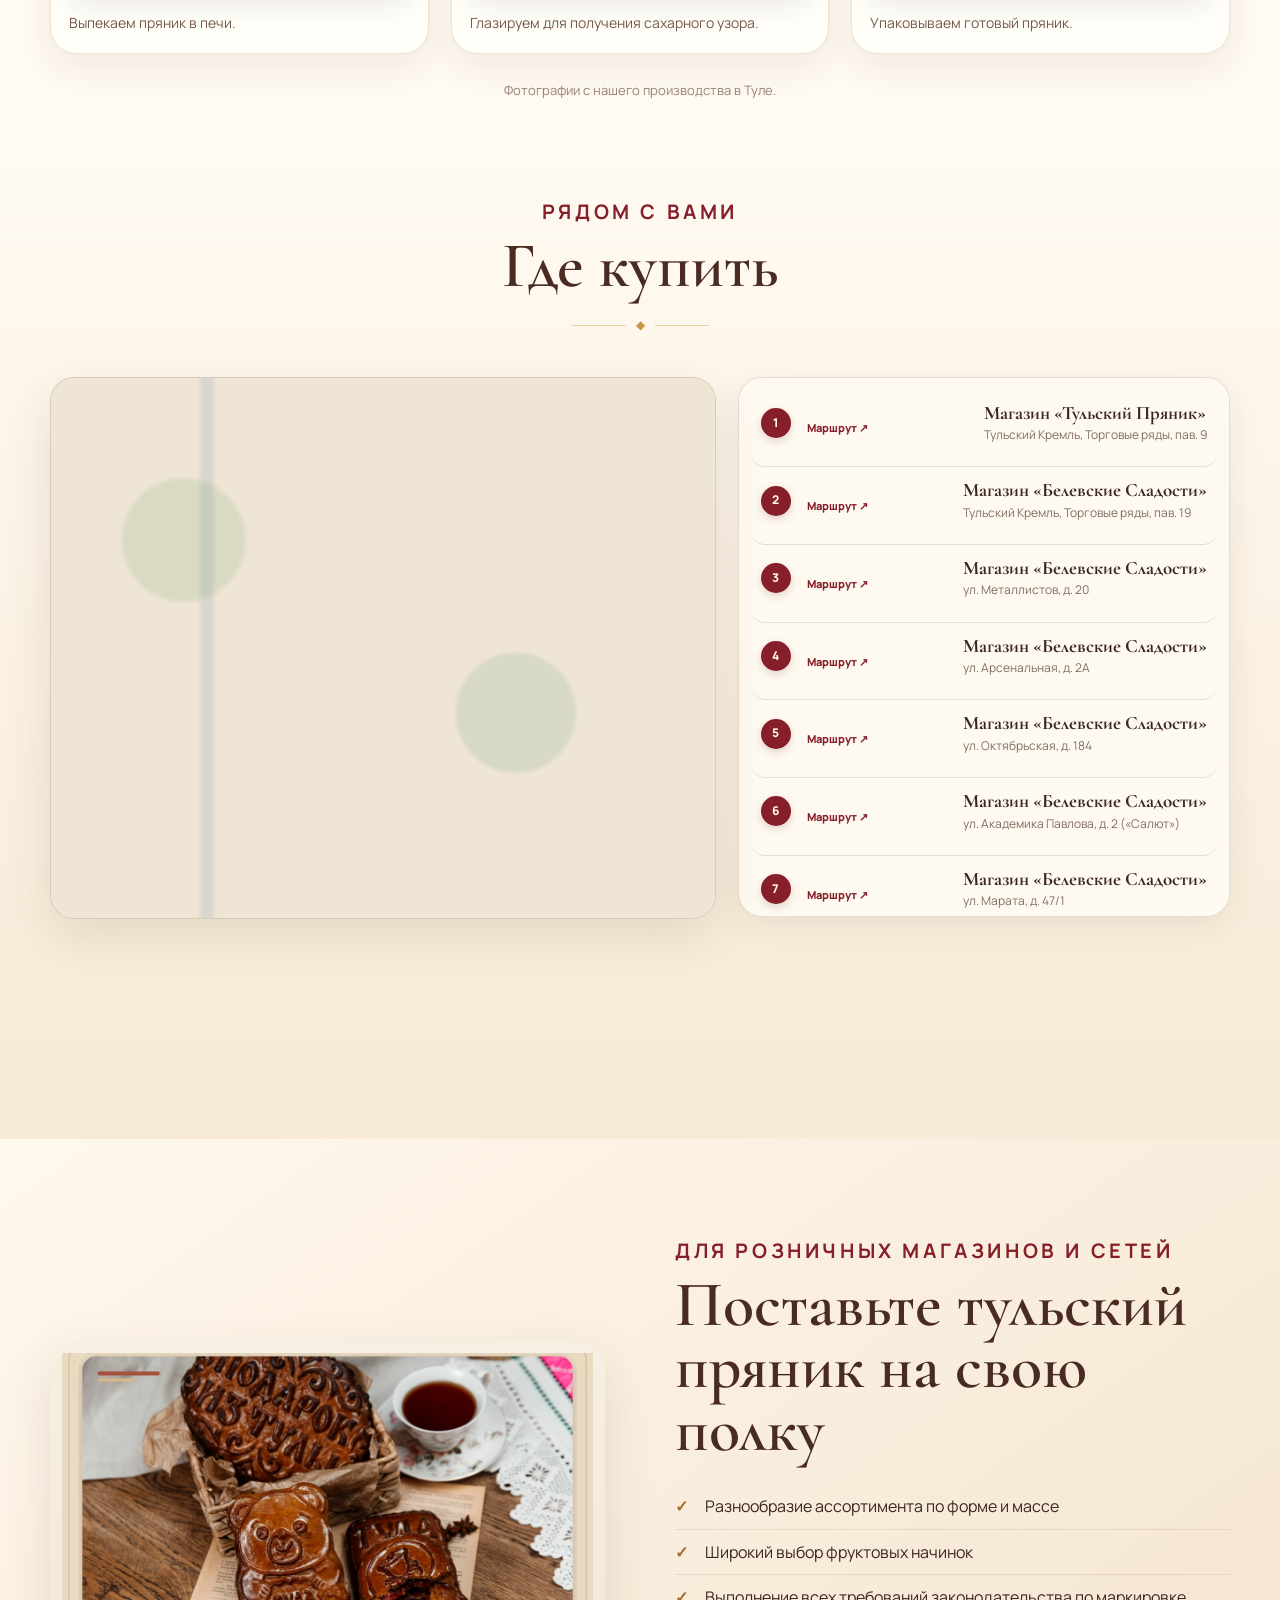
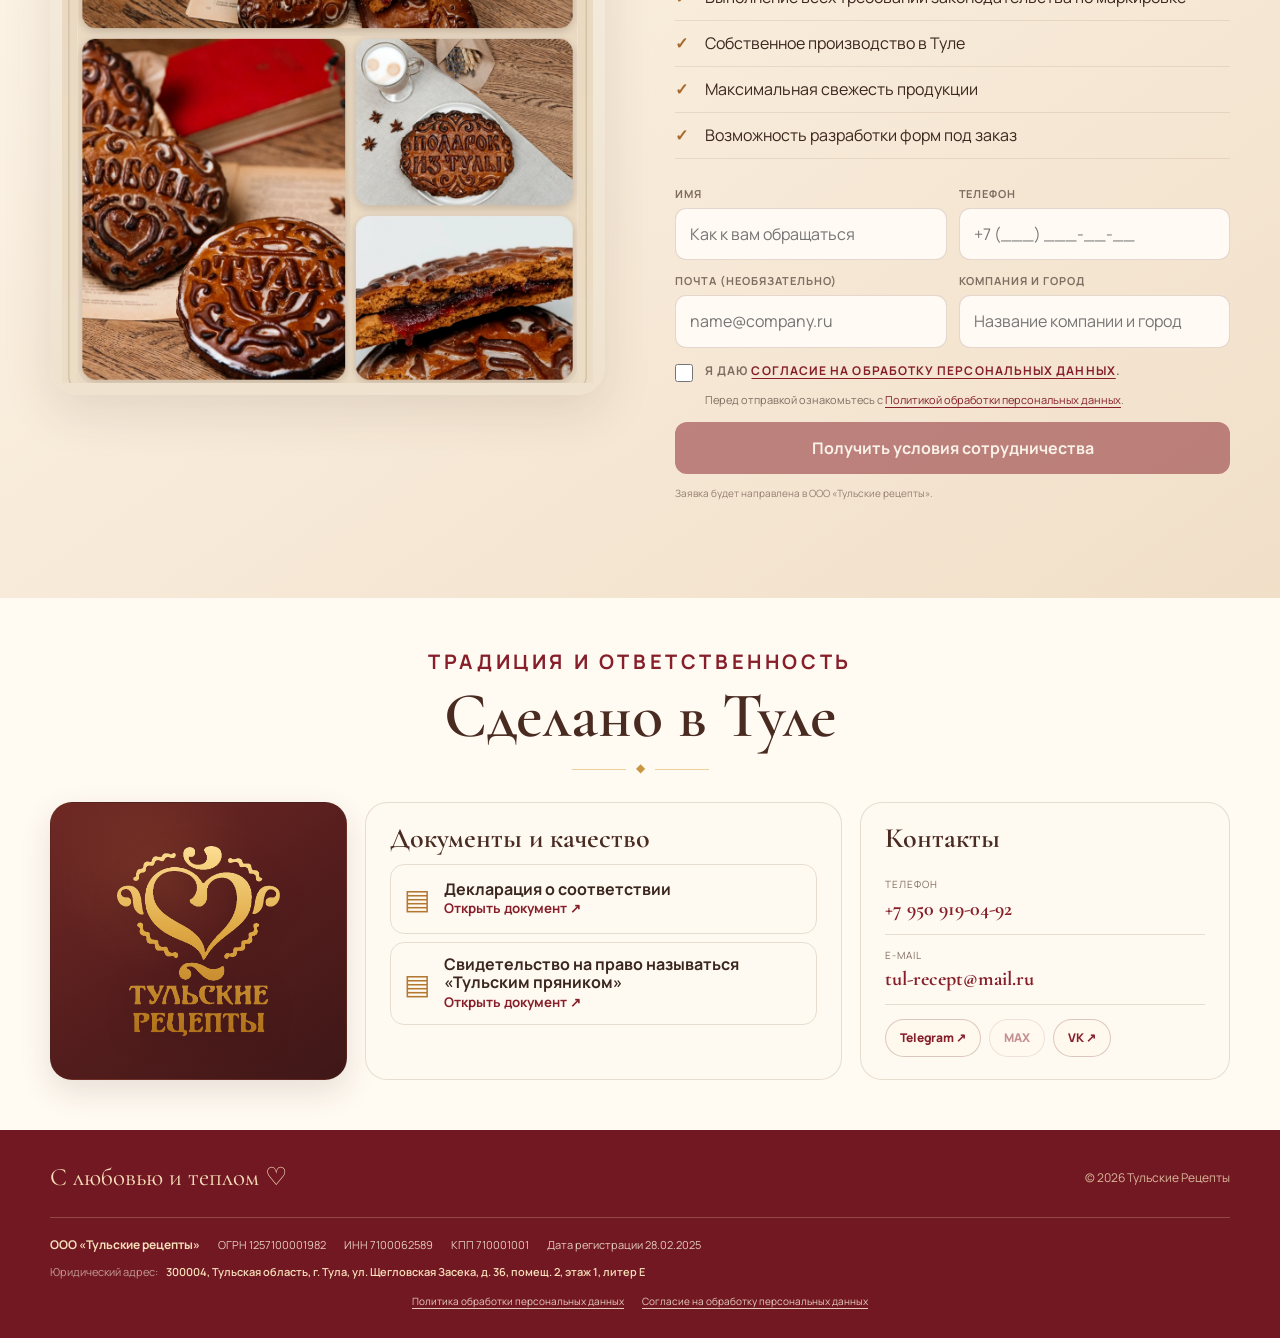
==== commit 9a4ff17d: "Refresh bear image cache" ====
--- a/index.html
+++ b/index.html
@@ -113,7 +113,7 @@
             <h3>Подкова</h3><p>200 г</p>
           </article>
           <article class="product-card reveal" data-weight="200" hidden>
-            <div class="product-photo assortment-photo"><img src="assets/assort-bear-200.webp" alt="Пряник мишка 200 г"></div>
+            <div class="product-photo assortment-photo"><img src="assets/assort-bear-200.webp?v=20261101-1" alt="Пряник мишка 200 г"></div>
             <h3>Мишка</h3><p>200 г</p>
           </article>
           <article class="product-card reveal" data-weight="200" hidden>
@@ -148,7 +148,7 @@
           </article>
 
           <article class="product-card reveal" data-weight="kids" hidden>
-            <div class="product-photo assortment-photo"><img src="assets/assort-bear-200.webp" alt="Детская серия мишка 200 г"></div>
+            <div class="product-photo assortment-photo"><img src="assets/assort-bear-200.webp?v=20261101-1" alt="Детская серия мишка 200 г"></div>
             <h3>Мишка</h3><p>200 г</p>
           </article>
           <article class="product-card reveal" data-weight="kids" hidden>
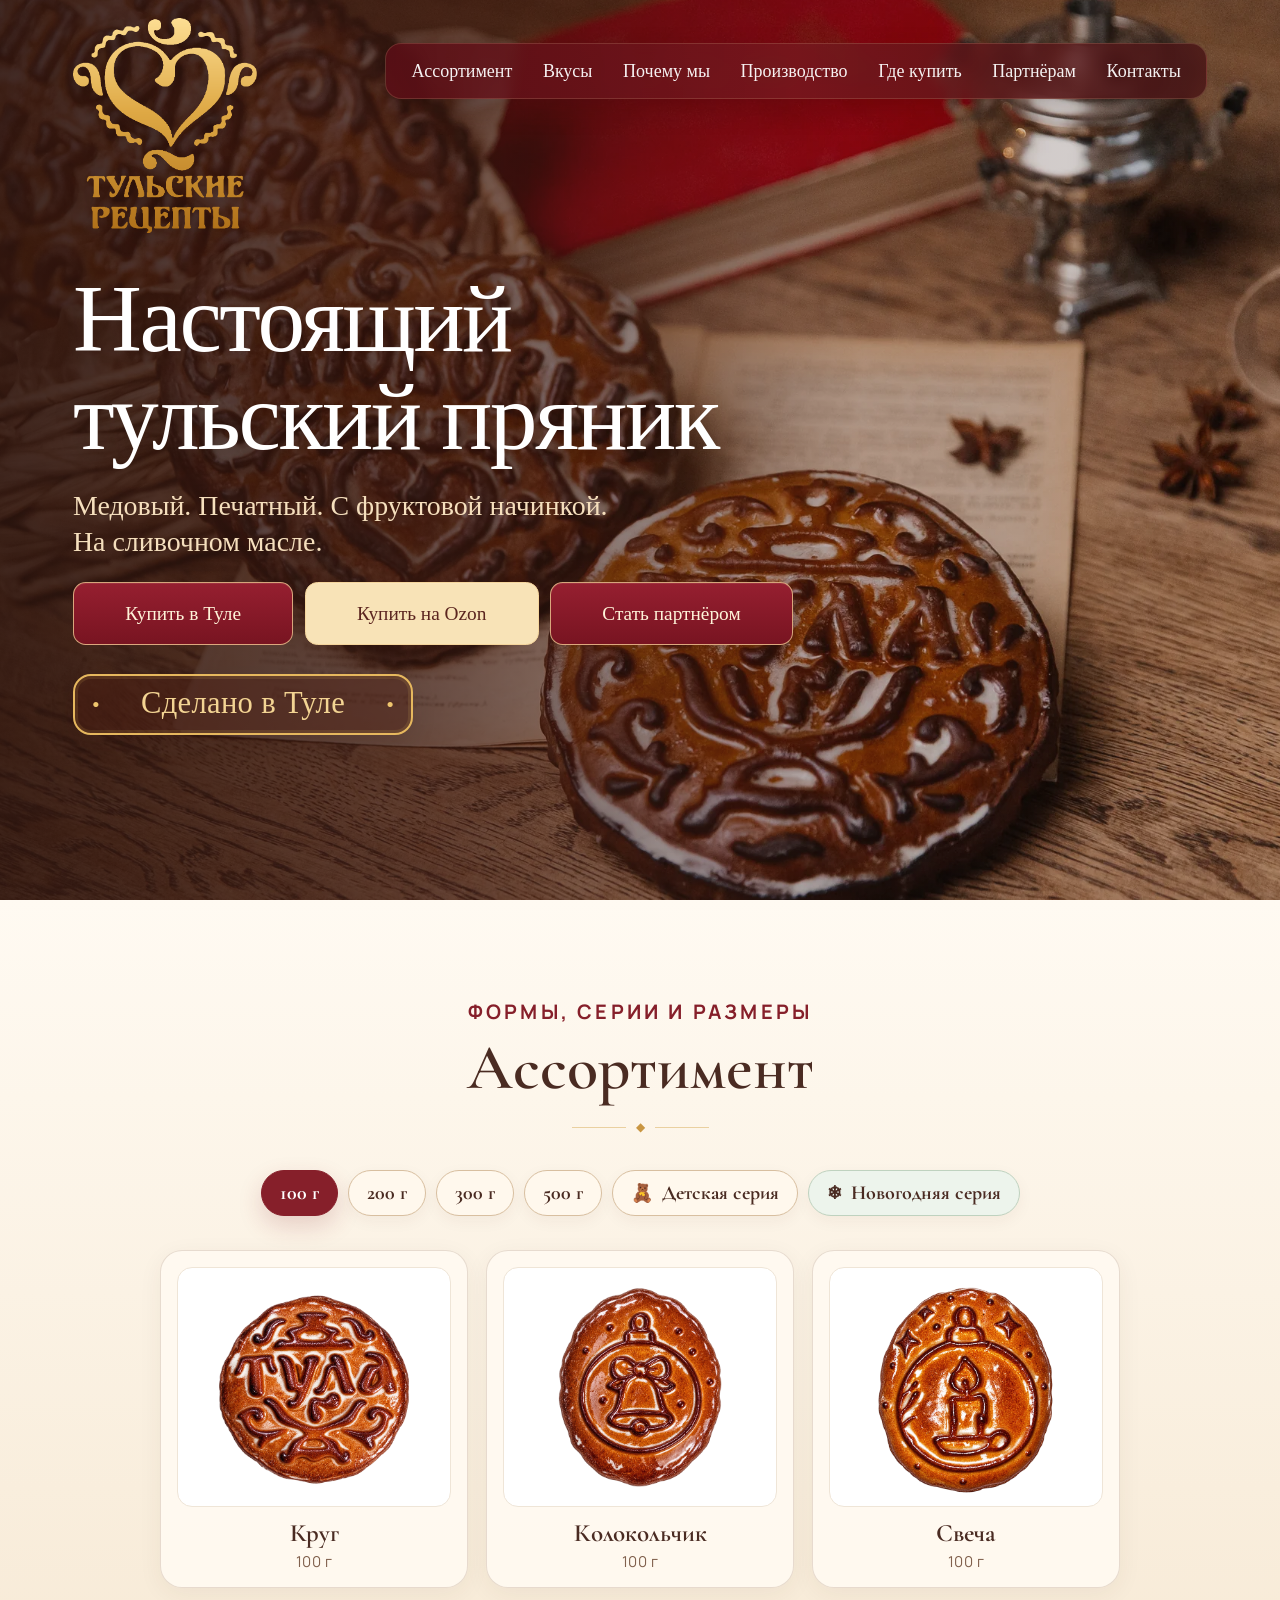
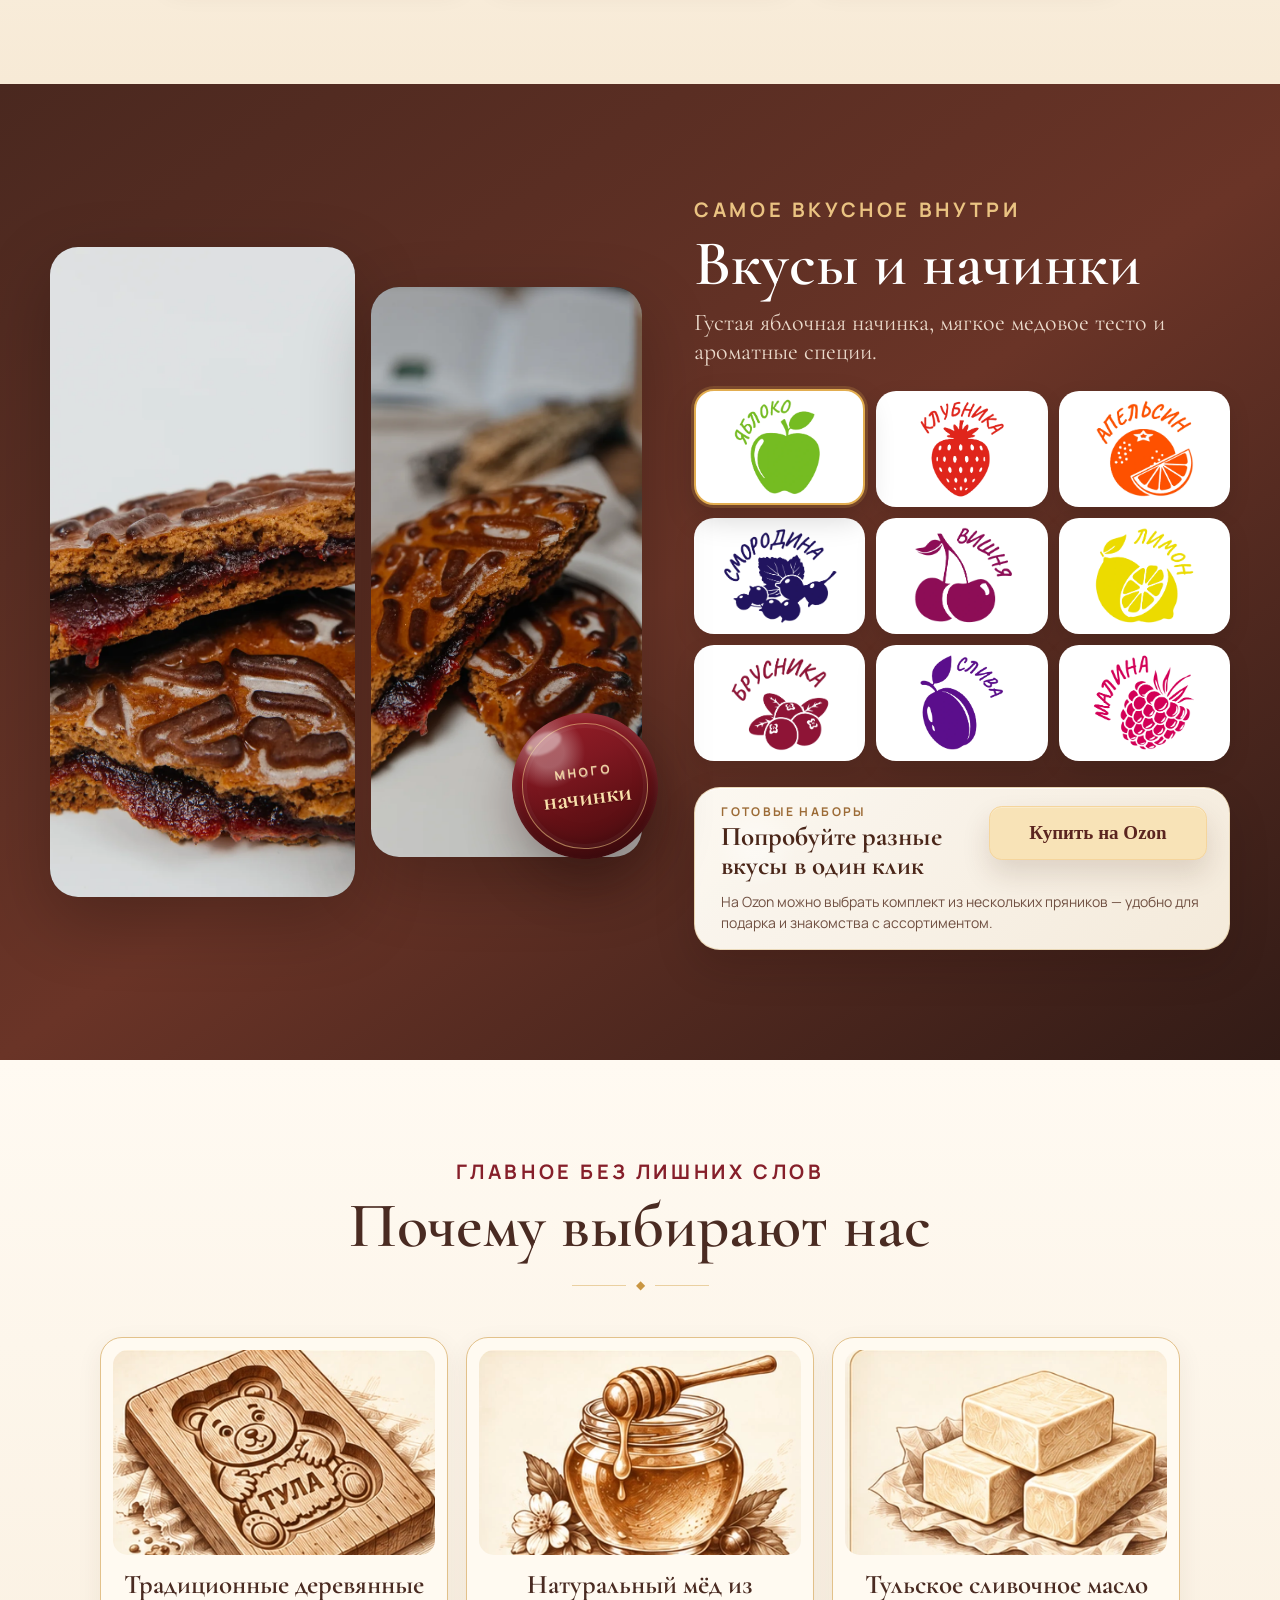
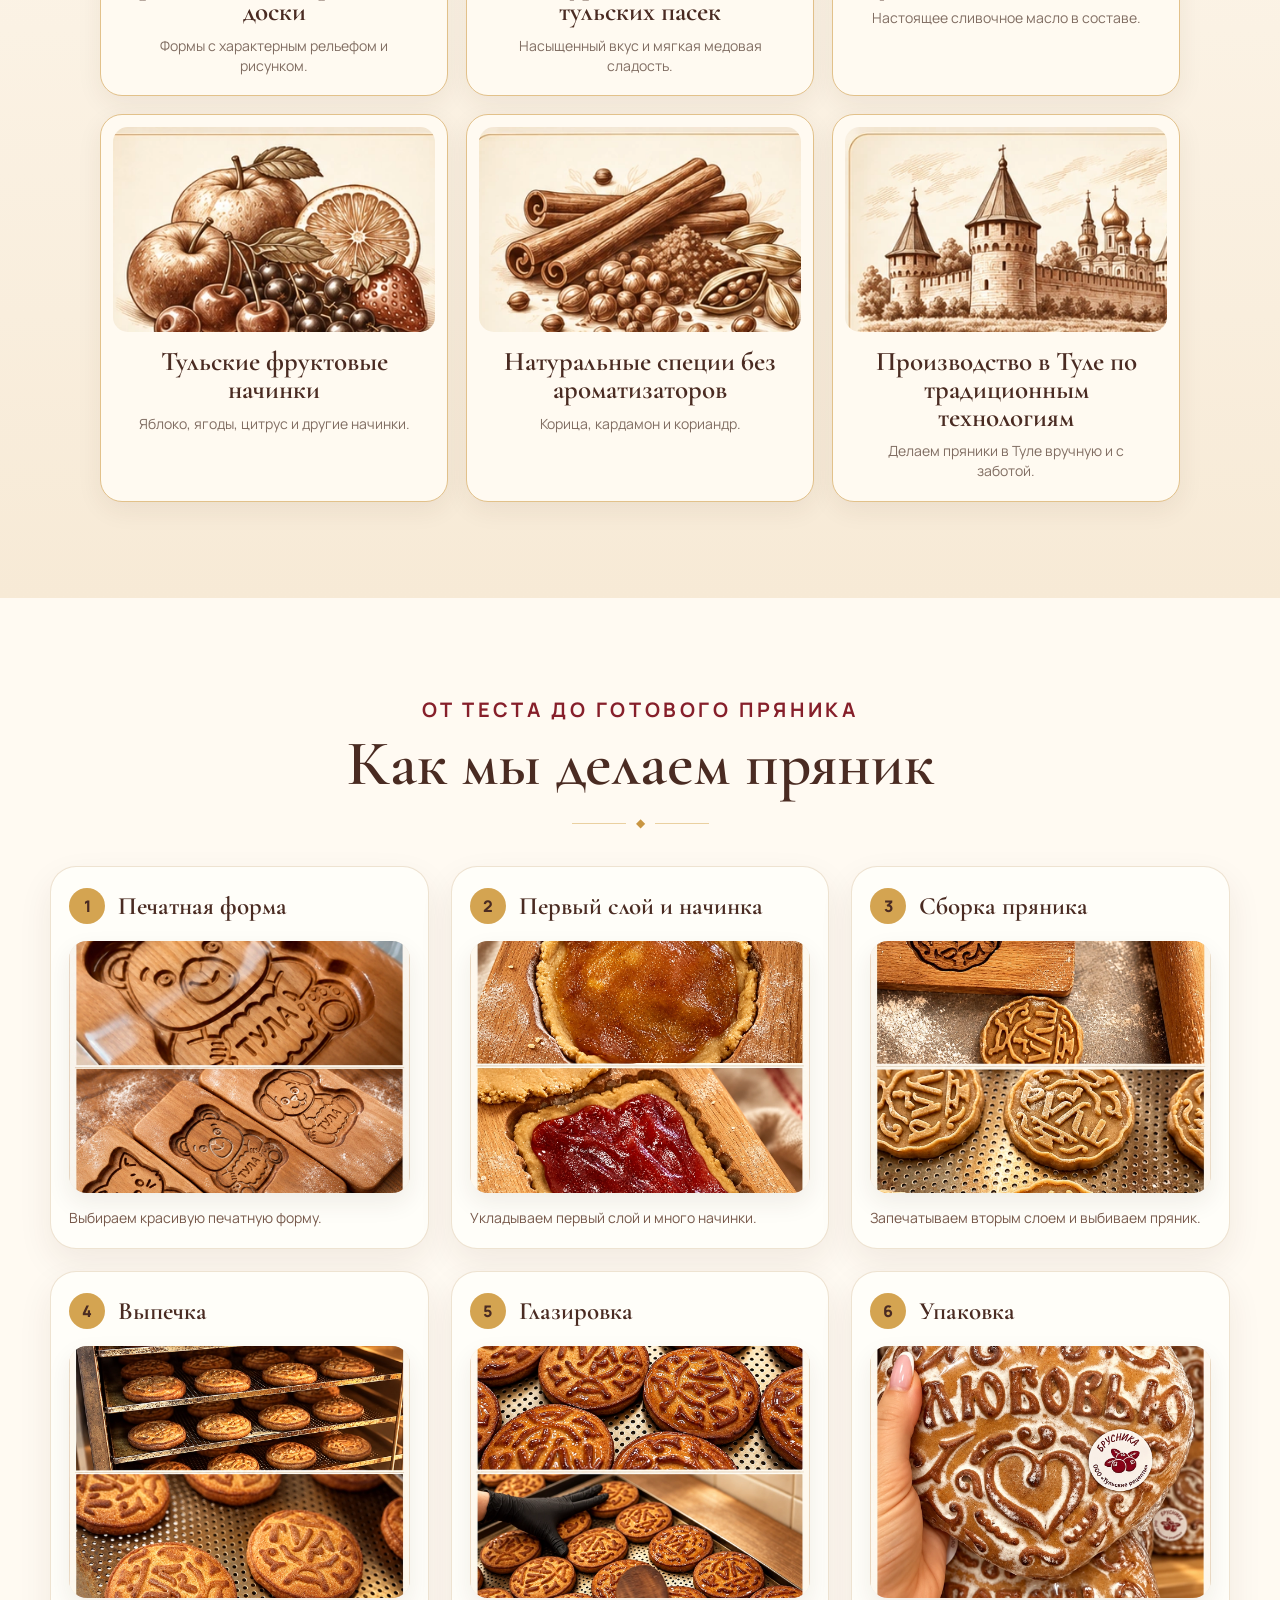
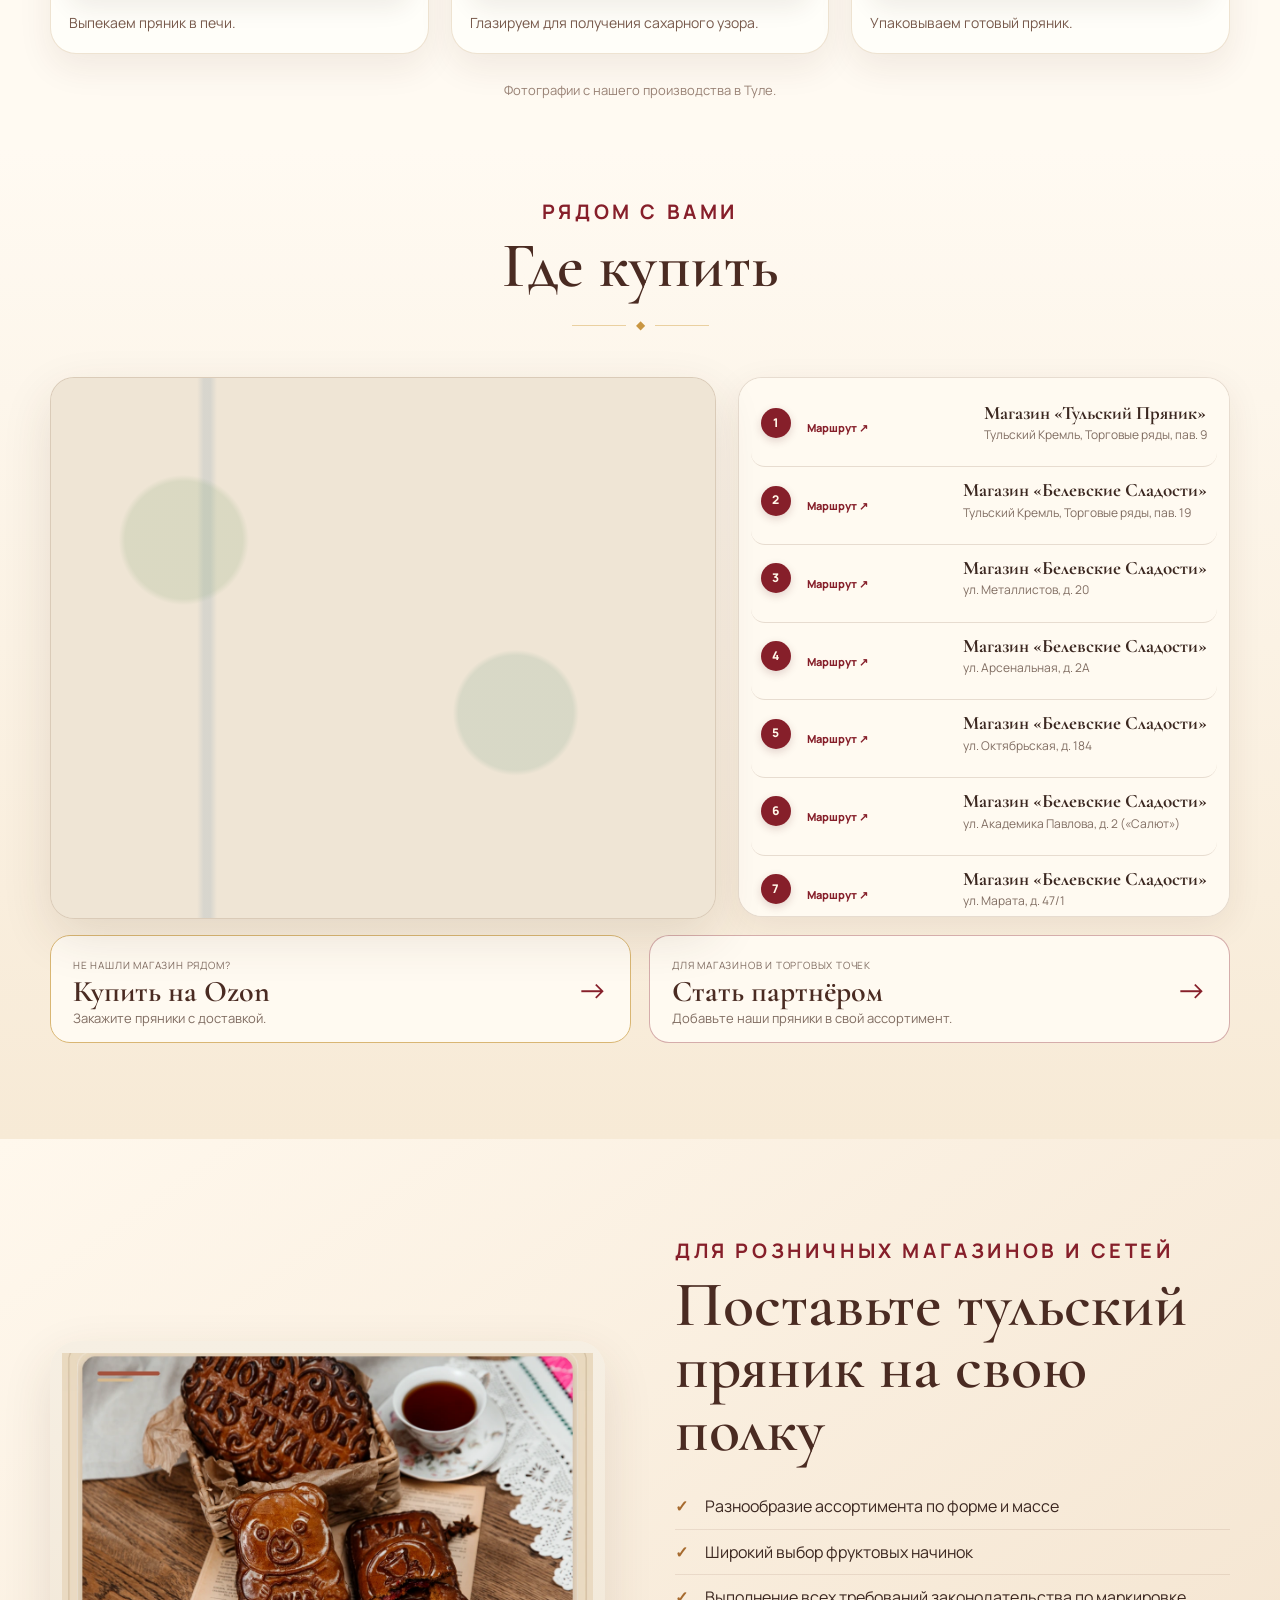
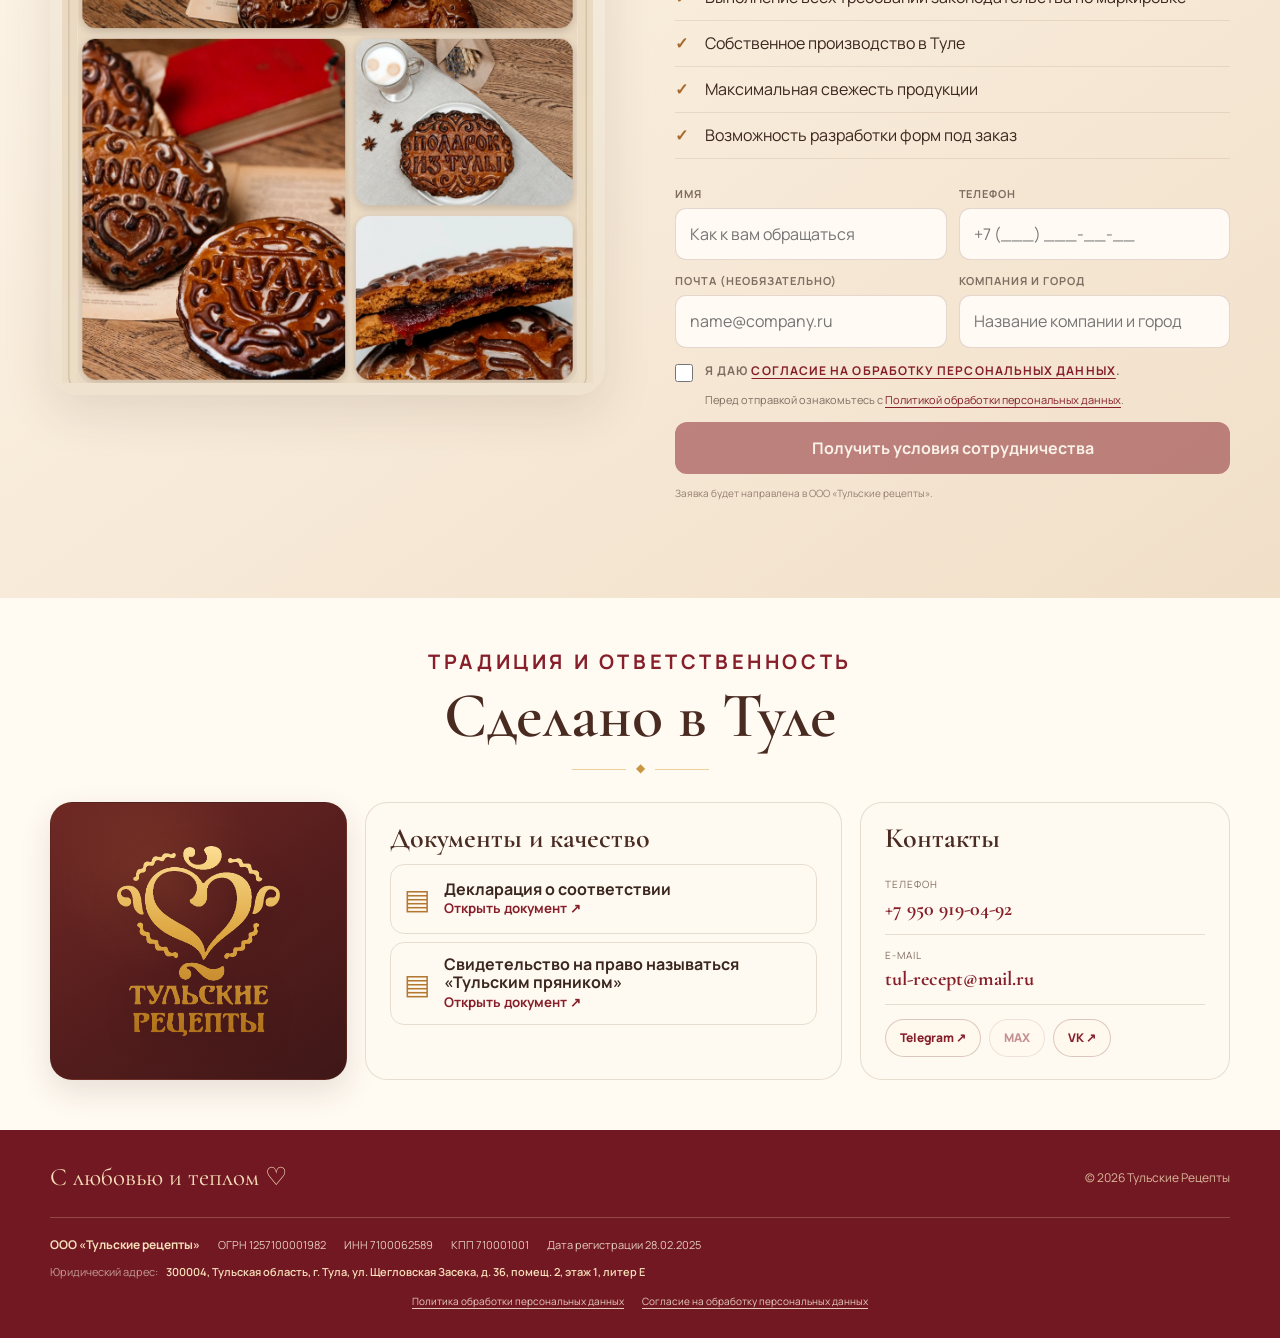
==== commit 922b23e4: "Improve Yandex SEO metadata and indexing signals" ====
--- a/index.html
+++ b/index.html
@@ -3,24 +3,49 @@
 <head>
   <meta charset="utf-8" />
   <meta name="viewport" content="width=device-width, initial-scale=1" />
-  <meta name="description" content="Тульские Рецепты — печатный тульский пряник с фруктовой начинкой. Собственное производство в Туле." />
+  <meta name="description" content="Печатные медовые тульские пряники с фруктовыми начинками от производителя в Туле. Ассортимент 100–500 г, детская серия, где купить и условия для партнёров." />
   <meta name="theme-color" content="#7c1f28" />
   <meta name="robots" content="index,follow,max-image-preview:large" />
   <link rel="canonical" href="https://tulrecept.ru/" />
+  <script type="application/ld+json">
+  {
+    "@context": "https://schema.org",
+    "@type": "Organization",
+    "name": "Тульские Рецепты",
+    "legalName": "ООО «Тульские рецепты»",
+    "url": "https://tulrecept.ru/",
+    "logo": "https://tulrecept.ru/assets/logo-gold.png",
+    "description": "Производитель печатных тульских пряников с фруктовыми начинками в Туле.",
+    "telephone": "+7 950 919-04-92",
+    "email": "tul-recept@mail.ru",
+    "address": {
+      "@type": "PostalAddress",
+      "postalCode": "300004",
+      "addressRegion": "Тульская область",
+      "addressLocality": "Тула",
+      "streetAddress": "ул. Щегловская Засека, д. 36, помещ. 2, этаж 1, литер Е",
+      "addressCountry": "RU"
+    },
+    "sameAs": [
+      "https://vk.ru/tul_recept",
+      "https://ozon.ru/s/tulskie-retsepty"
+    ]
+  }
+  </script>
   <link rel="icon" href="assets/logo-gold.png" type="image/png" />
   <meta property="og:locale" content="ru_RU" />
   <meta property="og:type" content="website" />
   <meta property="og:site_name" content="Тульские Рецепты" />
-  <meta property="og:title" content="Тульские Рецепты — настоящий тульский пряник" />
-  <meta property="og:description" content="Медовый печатный тульский пряник с фруктовой начинкой. Собственное производство в Туле." />
+  <meta property="og:title" content="Тульские Рецепты — тульские пряники от производителя в Туле" />
+  <meta property="og:description" content="Печатные медовые тульские пряники с фруктовыми начинками от производителя в Туле. Ассортимент 100–500 г, детская серия, где купить и условия для партнёров." />
   <meta property="og:url" content="https://tulrecept.ru/" />
   <meta property="og:image" content="https://tulrecept.ru/assets/1Z8A6245.webp" />
   <meta property="og:image:alt" content="Печатный тульский пряник «Тульские Рецепты»" />
   <meta name="twitter:card" content="summary_large_image" />
-  <meta name="twitter:title" content="Тульские Рецепты — настоящий тульский пряник" />
-  <meta name="twitter:description" content="Медовый печатный тульский пряник с фруктовой начинкой. Собственное производство в Туле." />
+  <meta name="twitter:title" content="Тульские Рецепты — тульские пряники от производителя в Туле" />
+  <meta name="twitter:description" content="Печатные медовые тульские пряники с фруктовыми начинками от производителя в Туле. Ассортимент 100–500 г, детская серия, где купить и условия для партнёров." />
   <meta name="twitter:image" content="https://tulrecept.ru/assets/1Z8A6245.webp" />
-  <title>Тульские Рецепты — настоящий тульский пряник</title>
+  <title>Тульские Рецепты — тульские пряники от производителя в Туле</title>
   <link rel="preconnect" href="https://fonts.googleapis.com">
   <link rel="preconnect" href="https://fonts.gstatic.com" crossorigin>
   <link href="https://fonts.googleapis.com/css2?family=Cormorant+Garamond:wght@500;600;700&family=Manrope:wght@400;500;600;700&display=swap" rel="stylesheet">
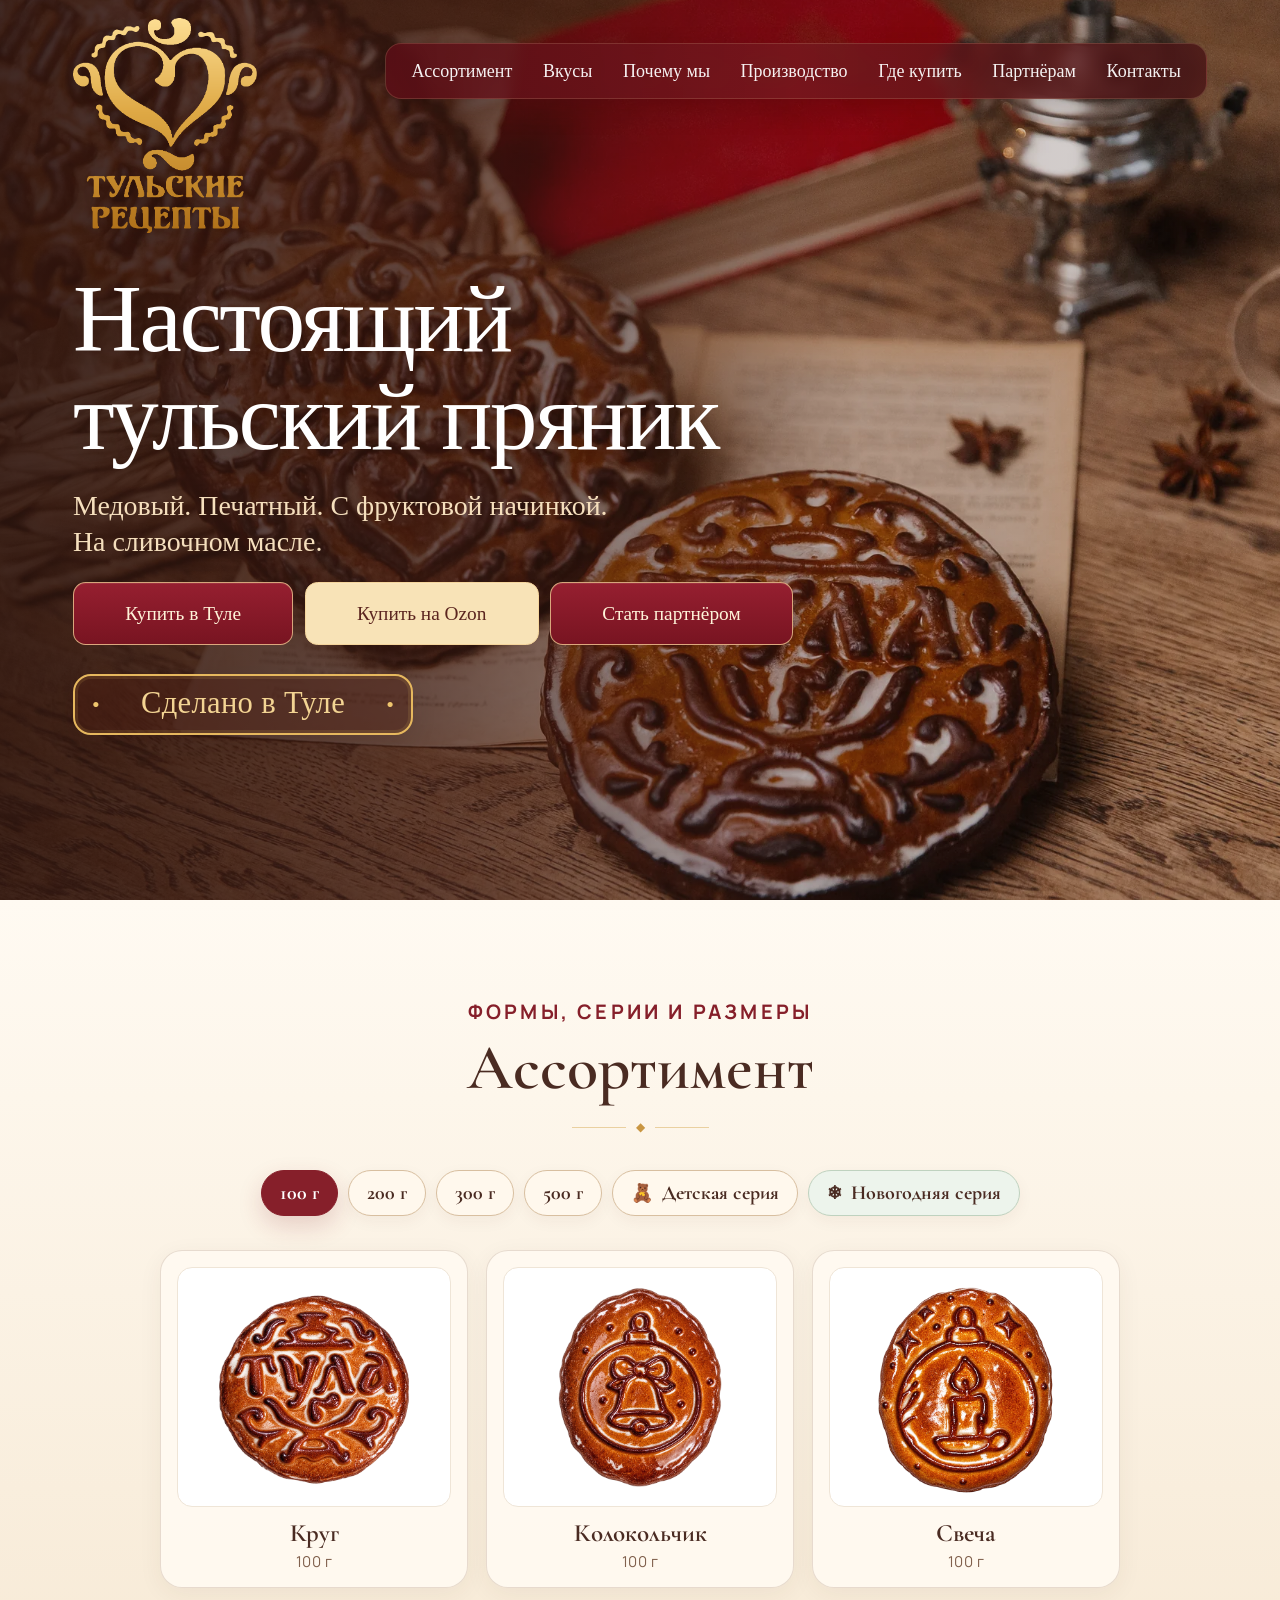
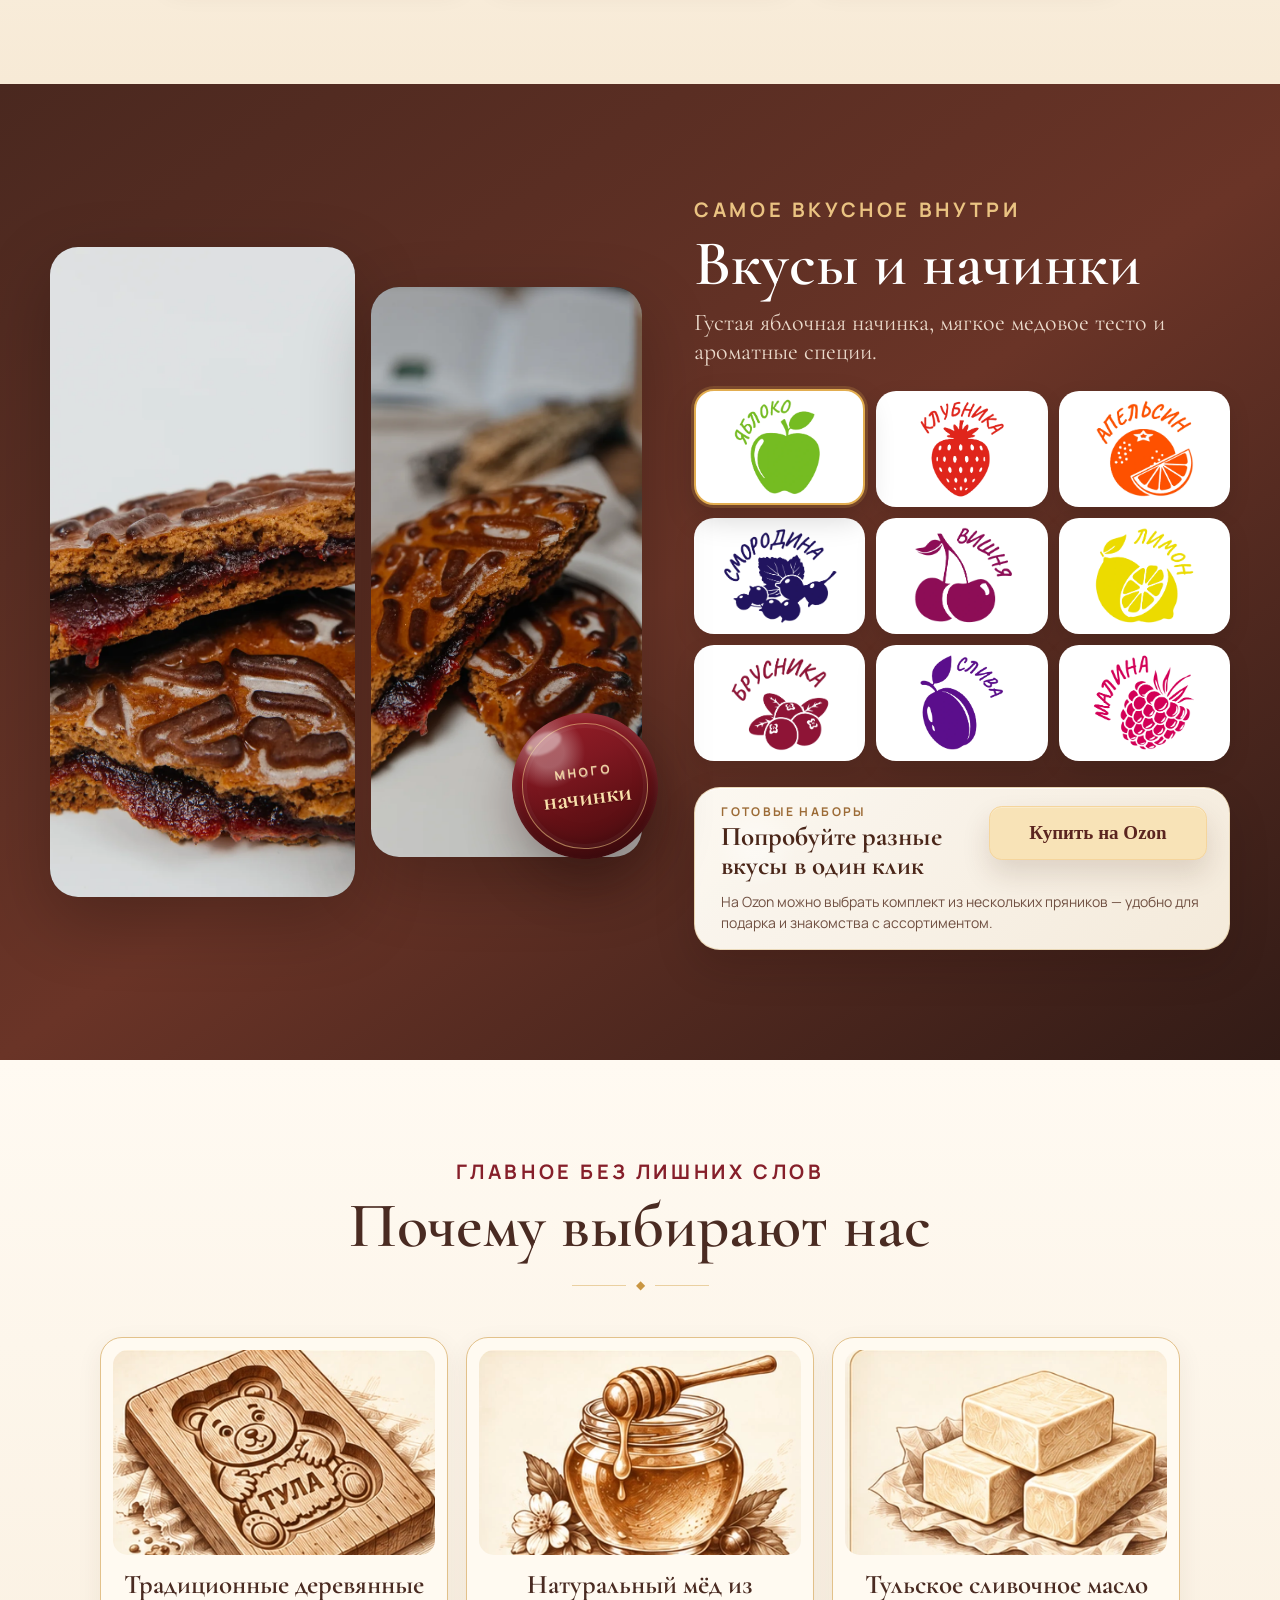
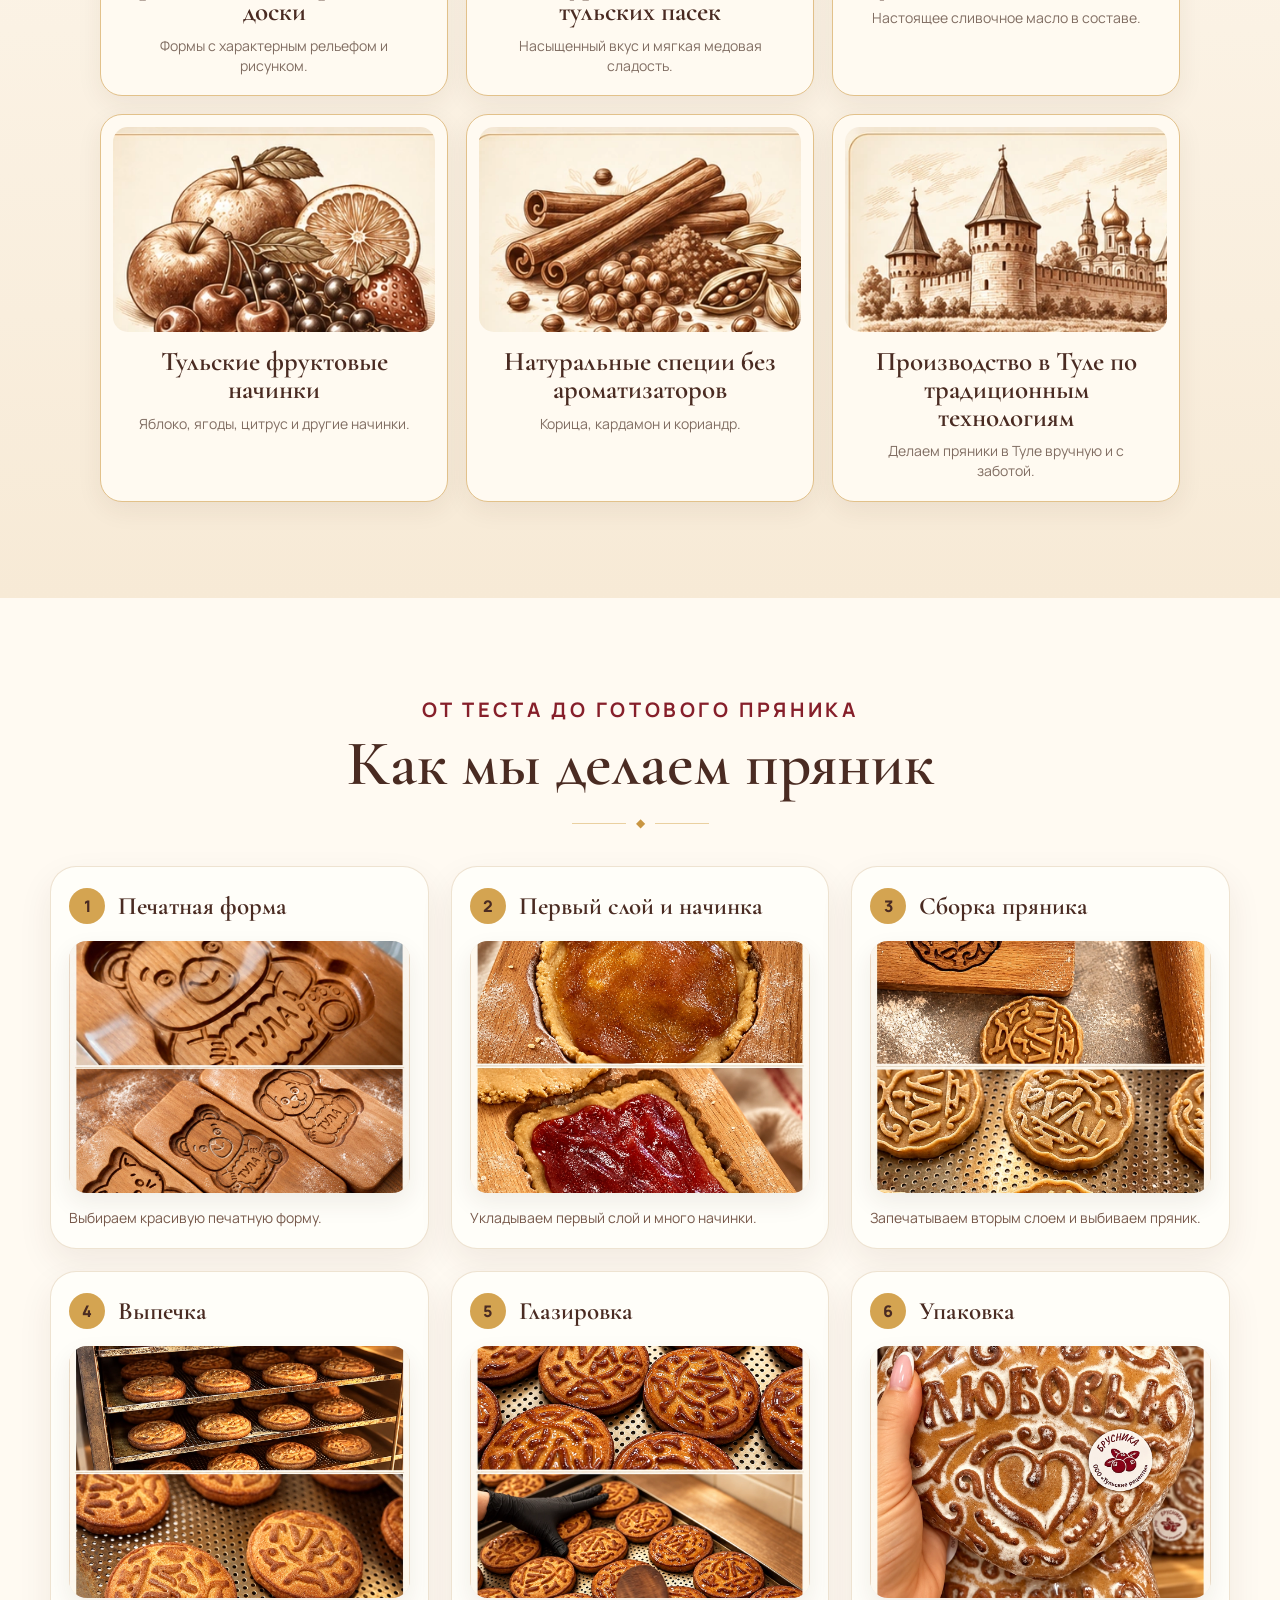
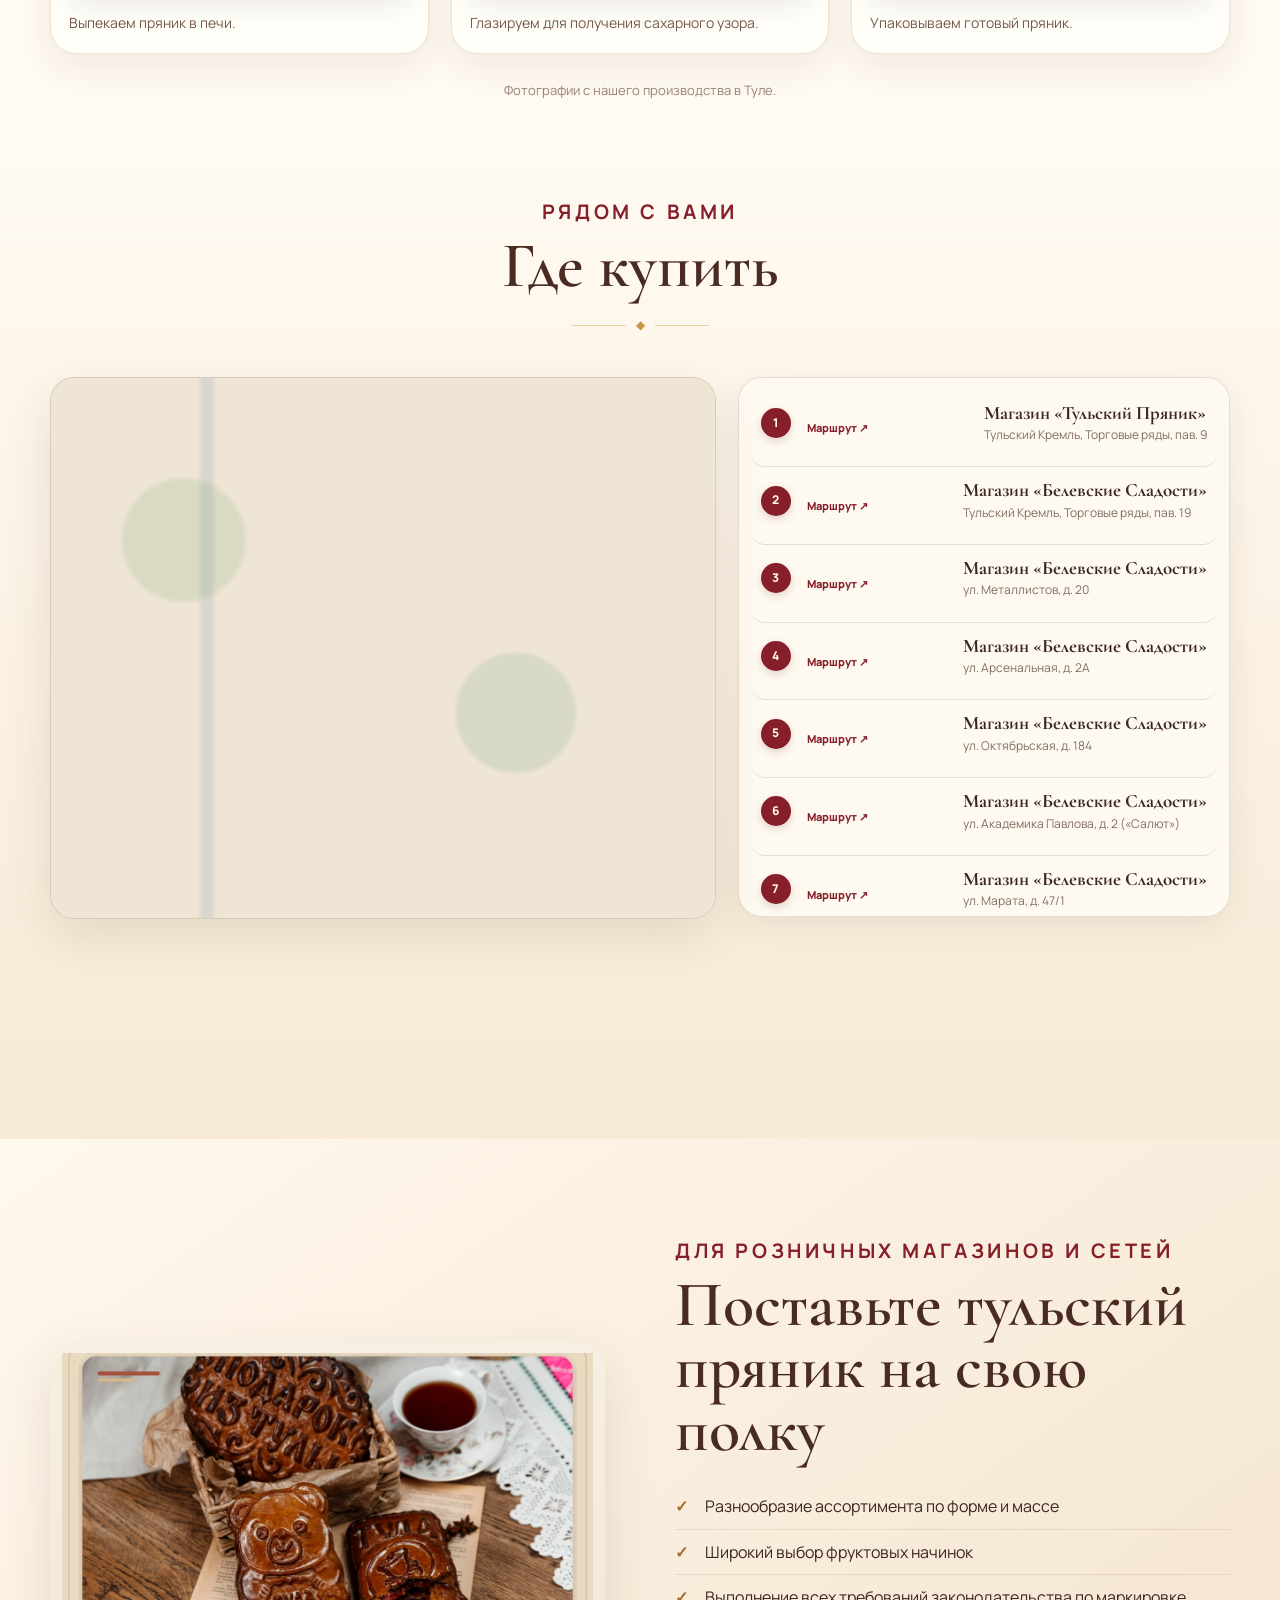
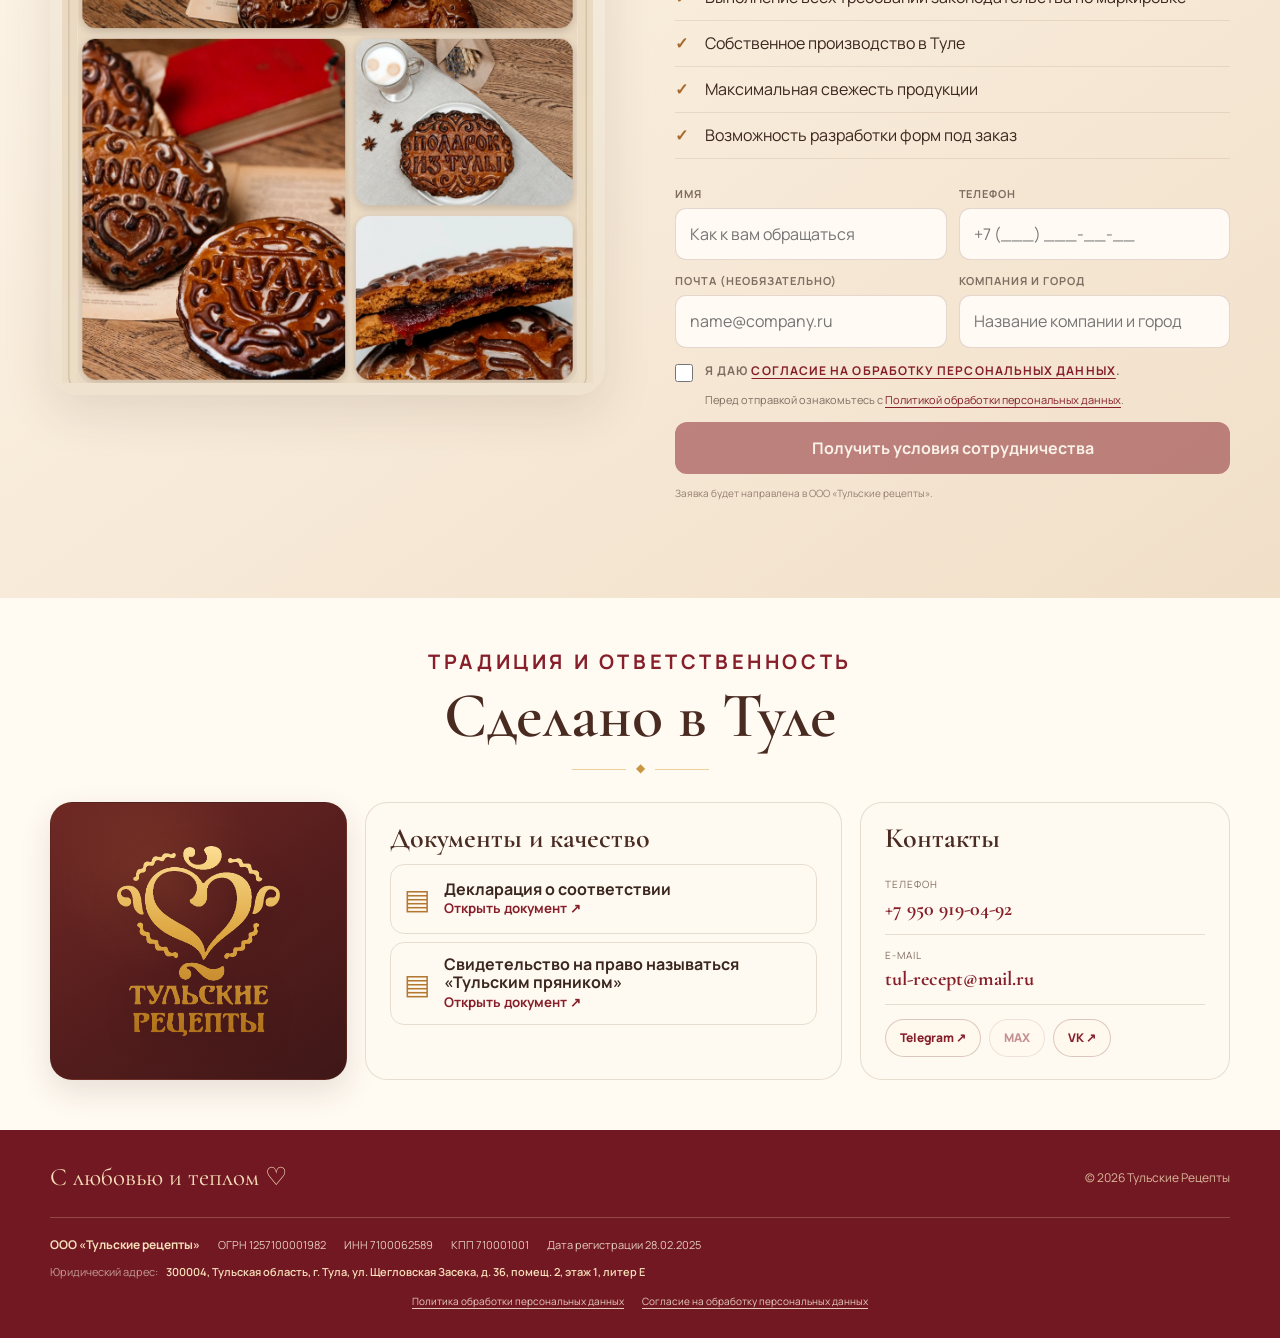
==== commit 64f6ac57: "Install Yandex Metrika counter 114003509" ====
--- a/index.html
+++ b/index.html
@@ -50,8 +50,21 @@
   <link rel="preconnect" href="https://fonts.gstatic.com" crossorigin>
   <link href="https://fonts.googleapis.com/css2?family=Cormorant+Garamond:wght@500;600;700&family=Manrope:wght@400;500;600;700&display=swap" rel="stylesheet">
 <link rel="stylesheet" href="styles.css" />
+  <!-- Yandex.Metrika counter -->
+  <script type="text/javascript">
+      (function(m,e,t,r,i,k,a){
+          m[i]=m[i]||function(){(m[i].a=m[i].a||[]).push(arguments)};
+          m[i].l=1*new Date();
+          for (var j = 0; j < document.scripts.length; j++) {if (document.scripts[j].src === r) { return; }}
+          k=e.createElement(t),a=e.getElementsByTagName(t)[0],k.async=1,k.src=r,a.parentNode.insertBefore(k,a)
+      })(window, document,'script','https://mc.yandex.ru/metrika/tag.js?id=114003509', 'ym');
+
+      ym(114003509, 'init', {ssr:true, webvisor:true, clickmap:true, ecommerce:"dataLayer", referrer: document.referrer, url: location.href, accurateTrackBounce:true, trackLinks:true});
+  </script>
+  <!-- /Yandex.Metrika counter -->
 </head>
 <body id="top">
+  <noscript><div><img src="https://mc.yandex.ru/watch/114003509" style="position:absolute; left:-9999px;" alt="" /></div></noscript>
   <header class="site-header">
     <div class="container nav-wrap">
       <a class="brand" href="#top" aria-label="Тульские Рецепты — на главную">
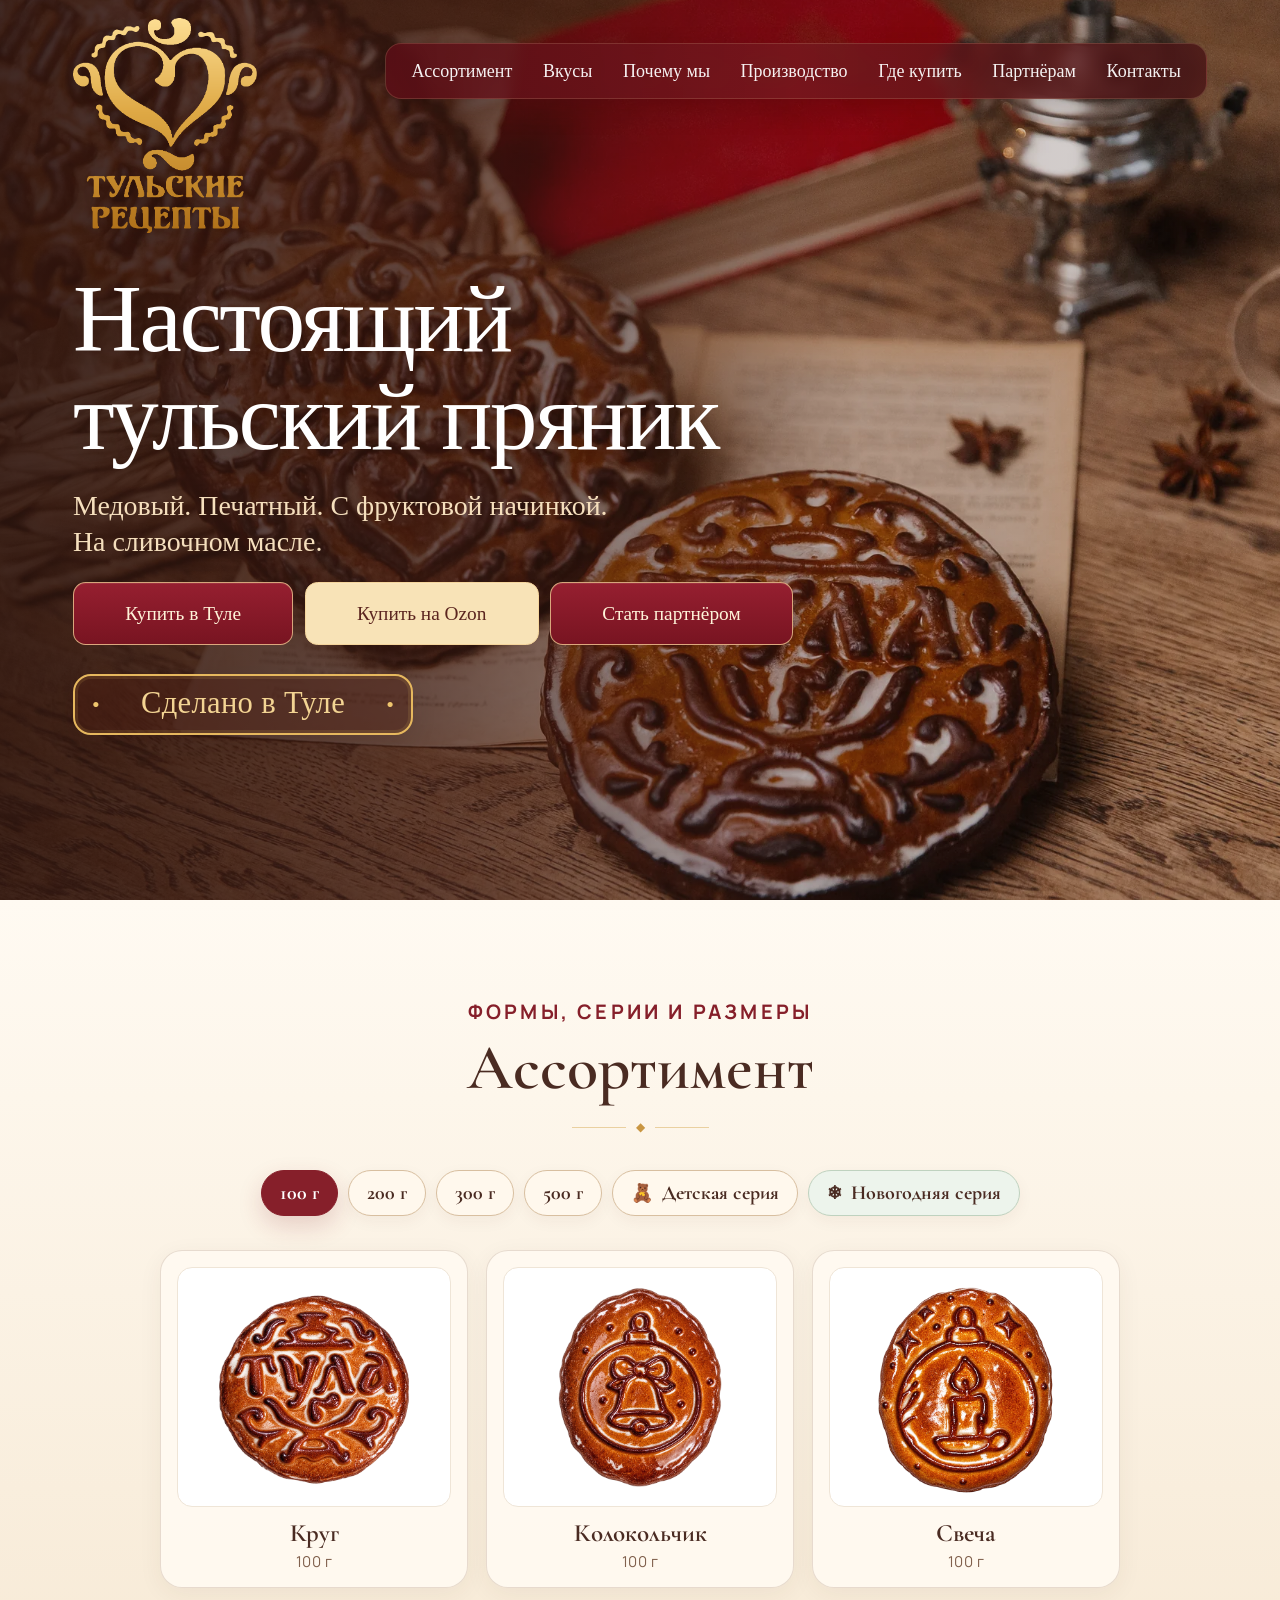
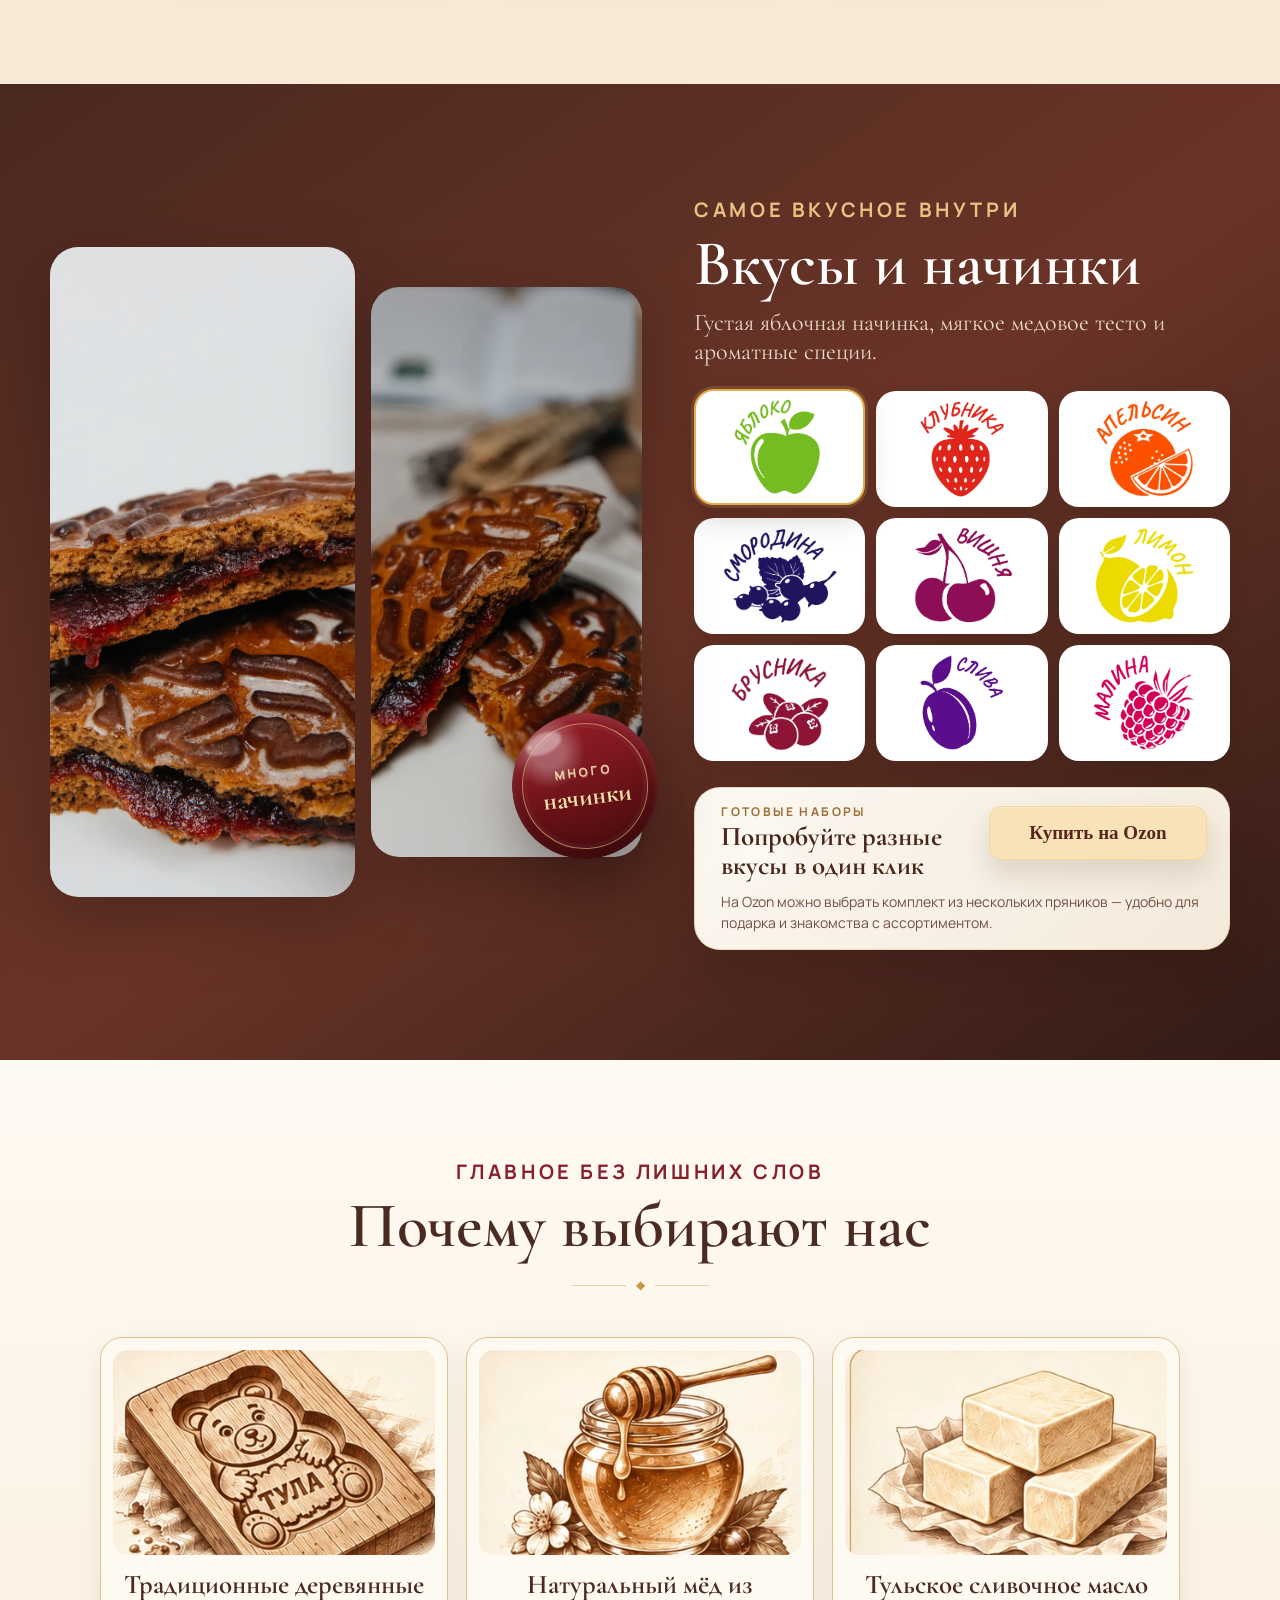
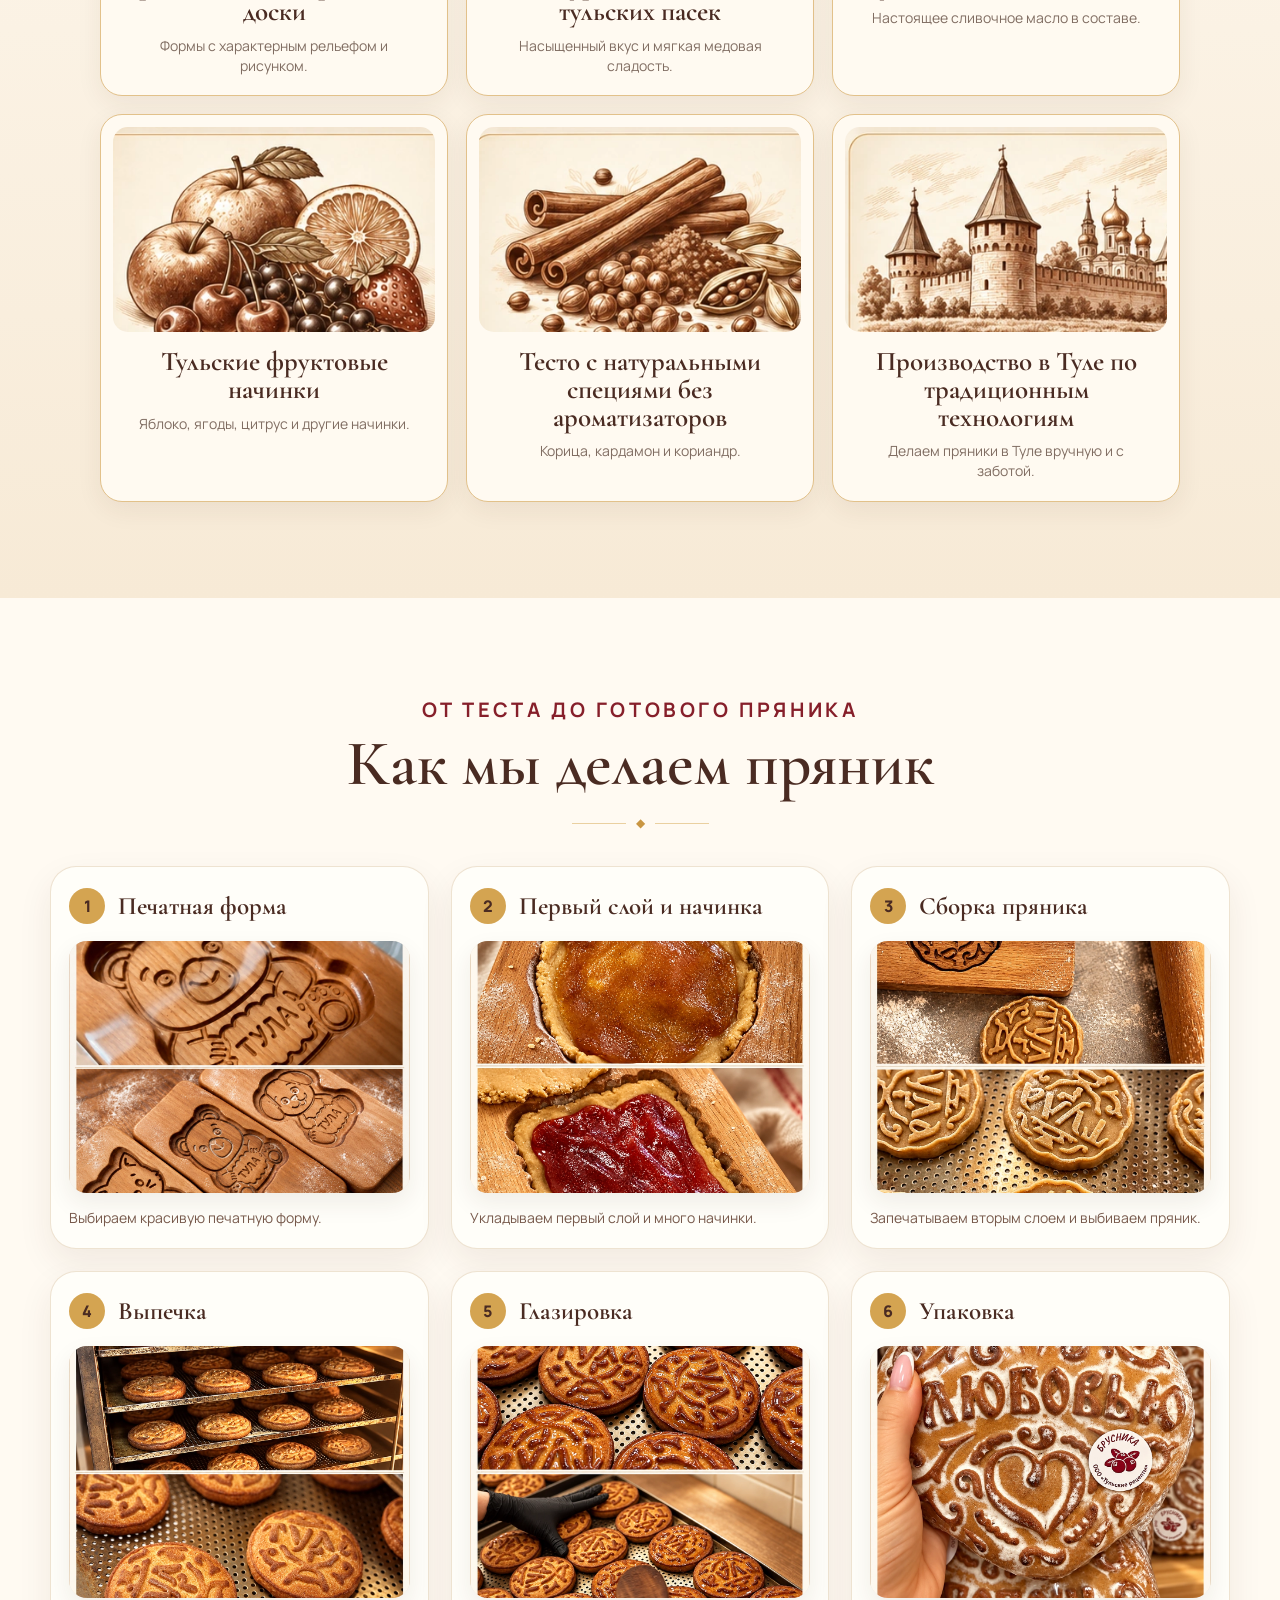
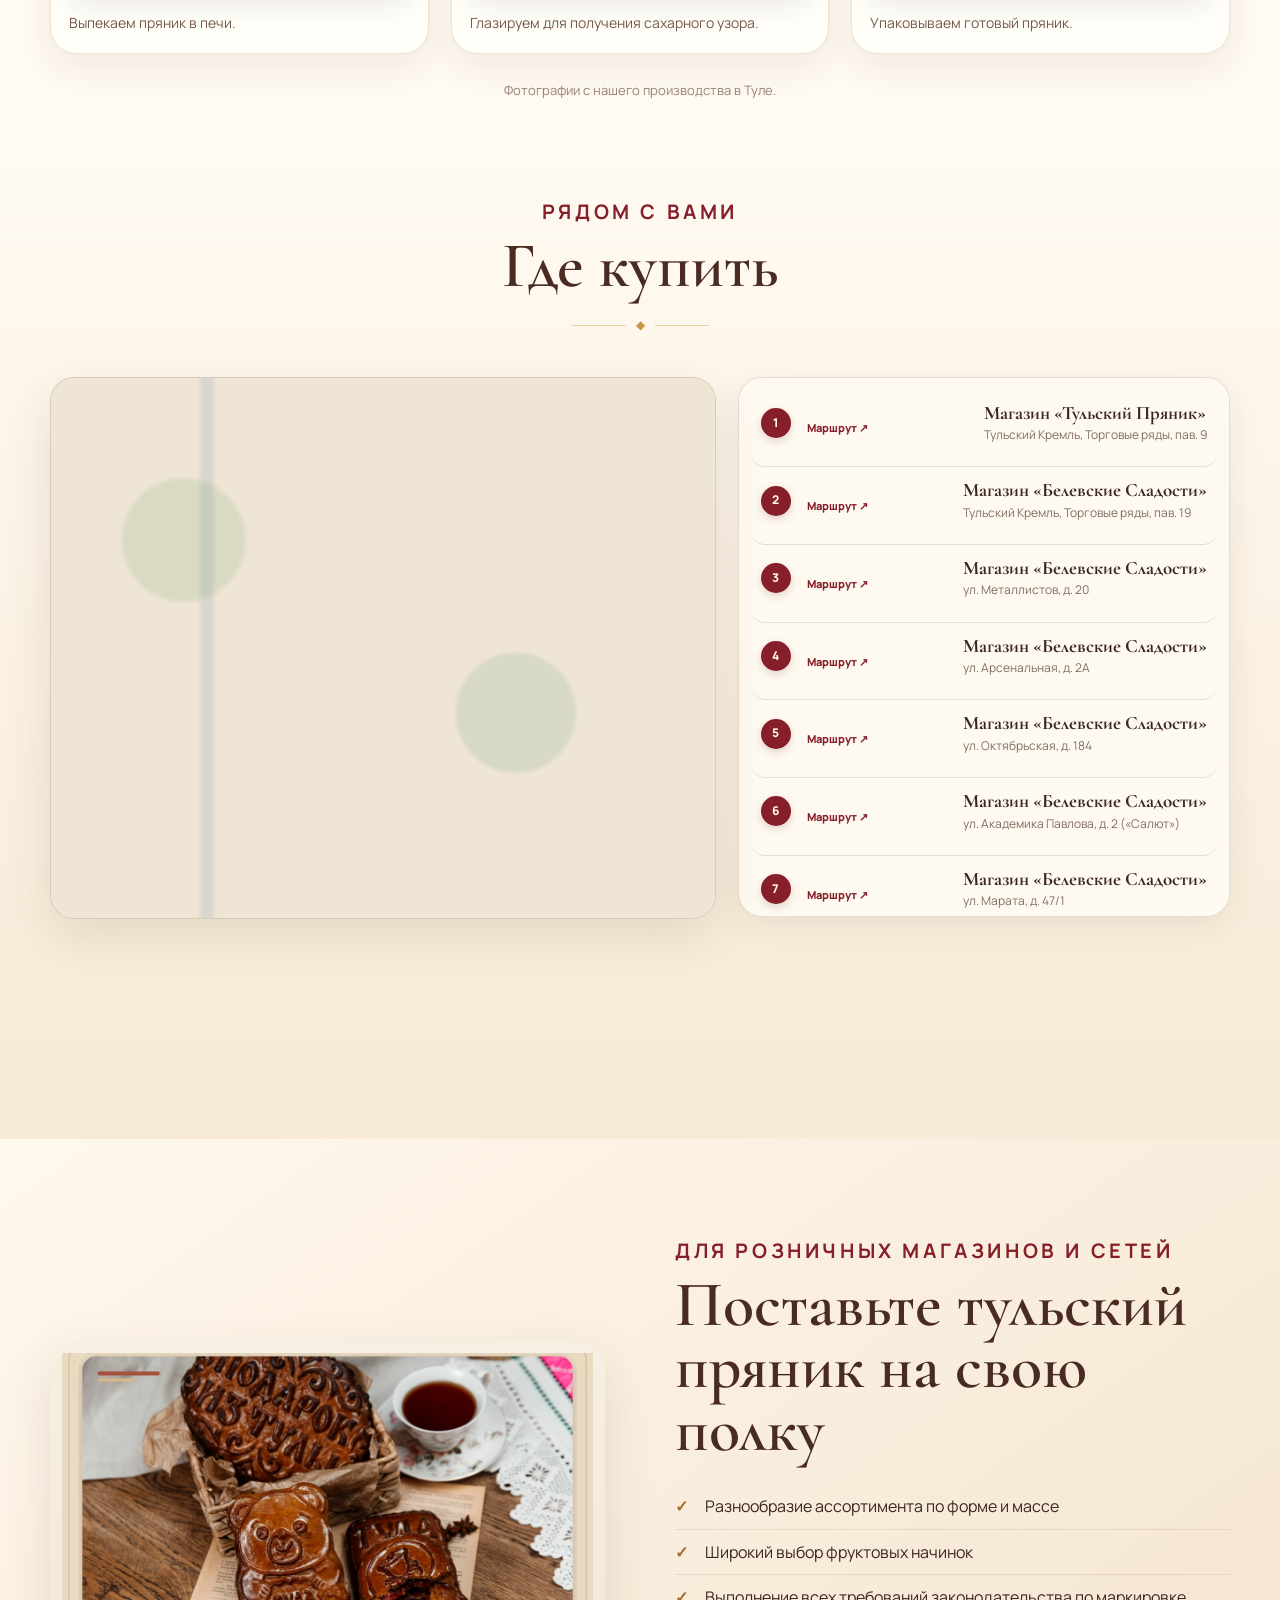
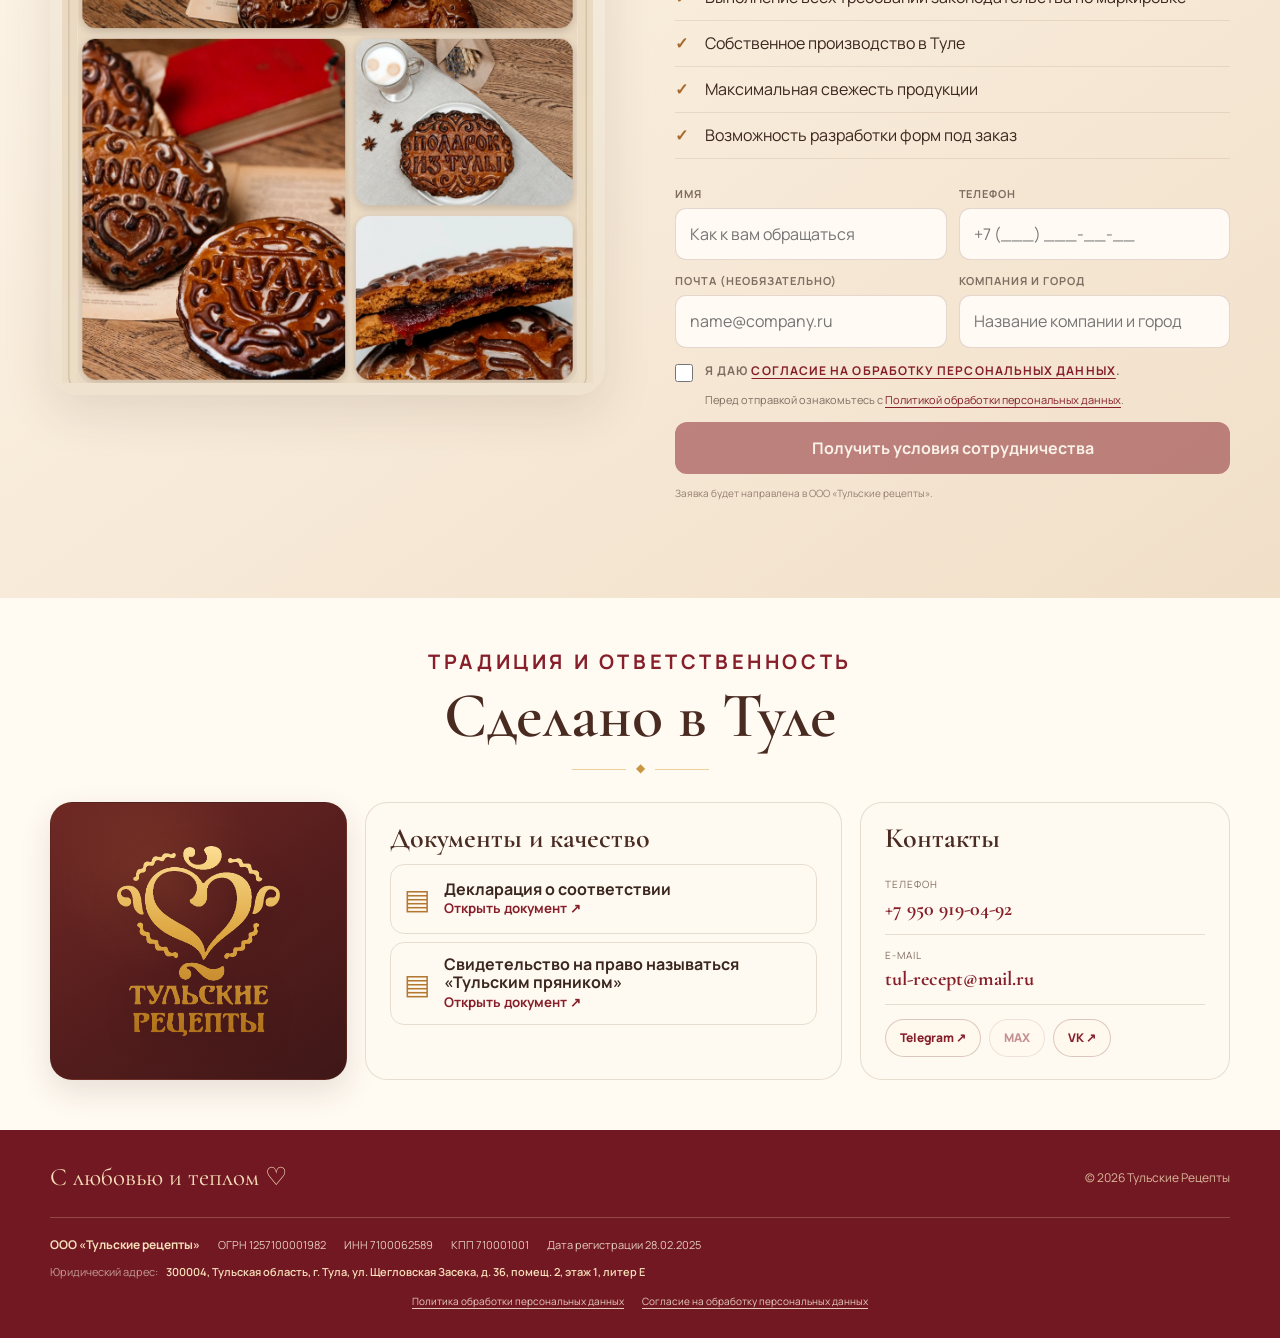
==== commit 0b870b4a: "Clarify spices card text" ====
--- a/index.html
+++ b/index.html
@@ -286,7 +286,7 @@
           </article>
           <article class="advantage-card advantage-card-visual reveal">
             <div class="advantage-image"><img src="assets/adv-spices.webp" alt="Корица, кориандр и кардамон"></div>
-            <h3>Натуральные специи без ароматизаторов</h3>
+            <h3>Тесто с натуральными специями без ароматизаторов</h3>
             <p>Корица, кардамон и кориандр.</p>
           </article>
           <article class="advantage-card advantage-card-visual reveal">
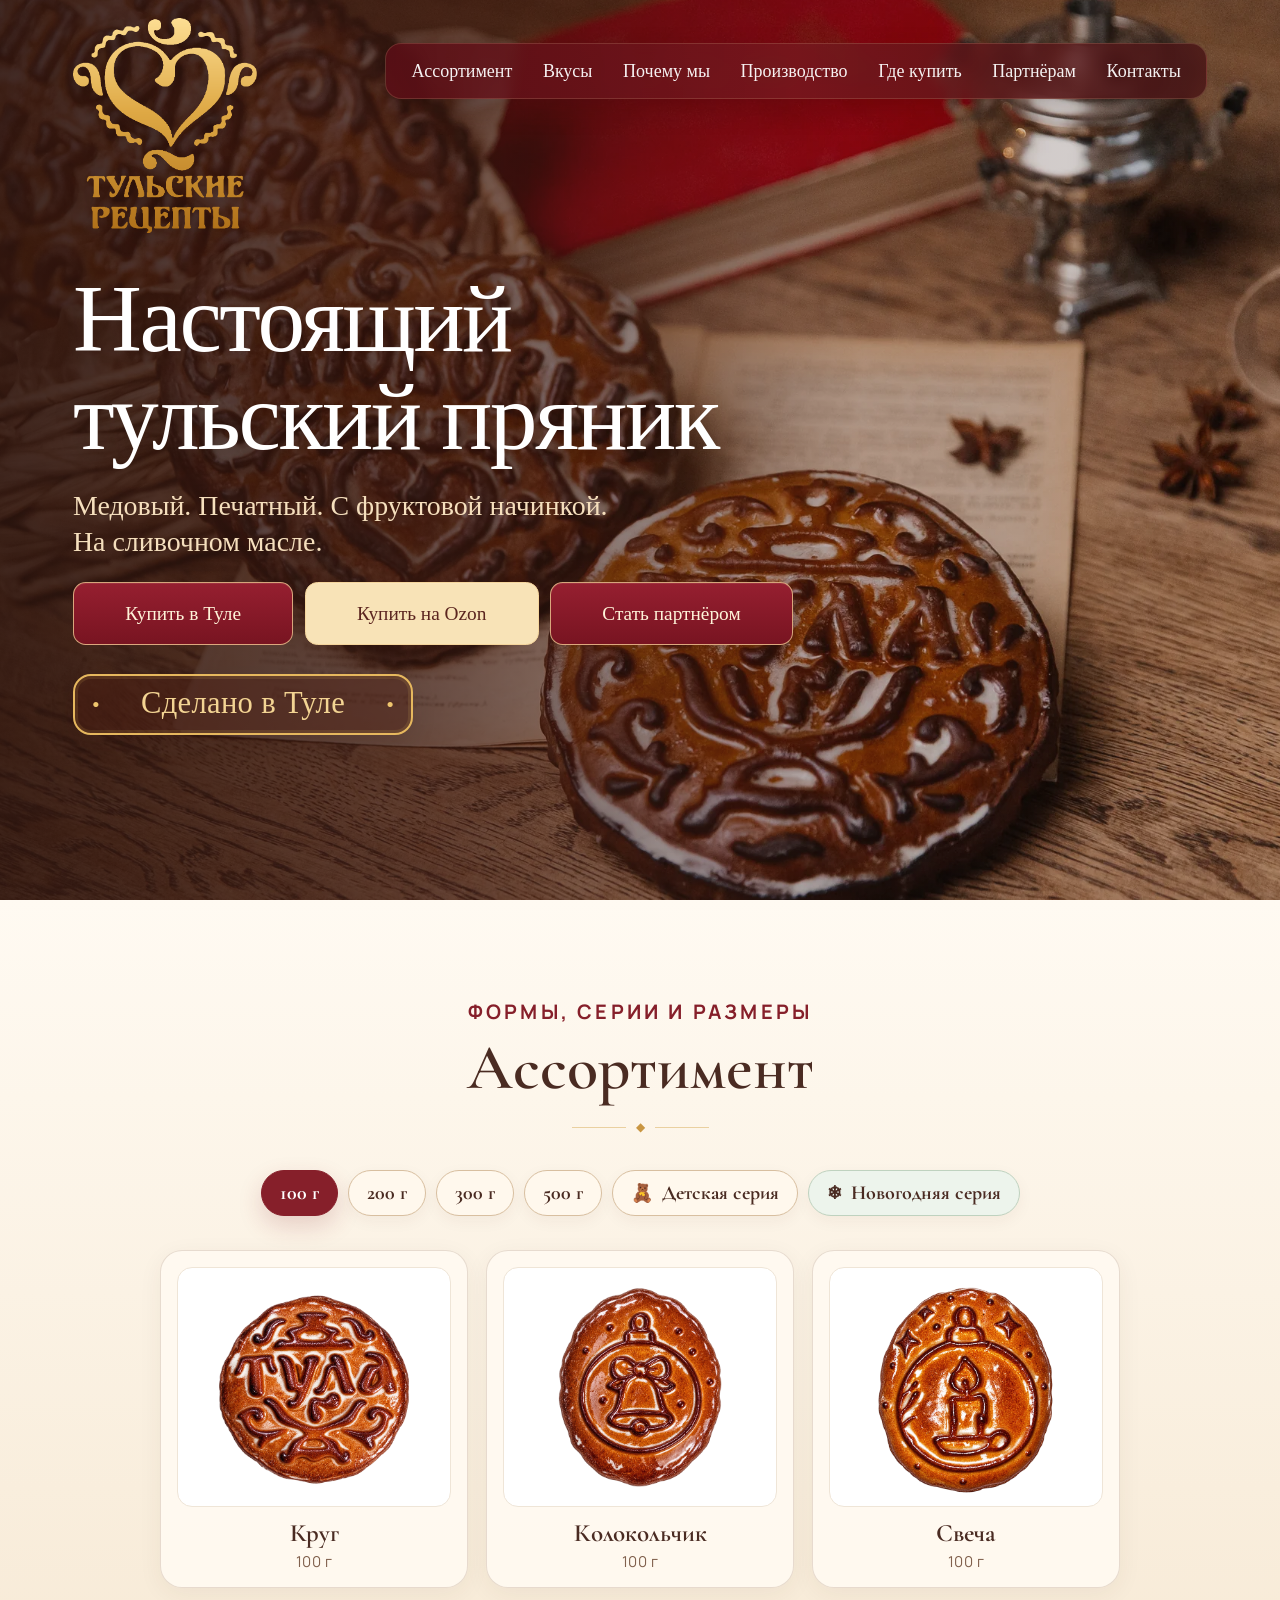
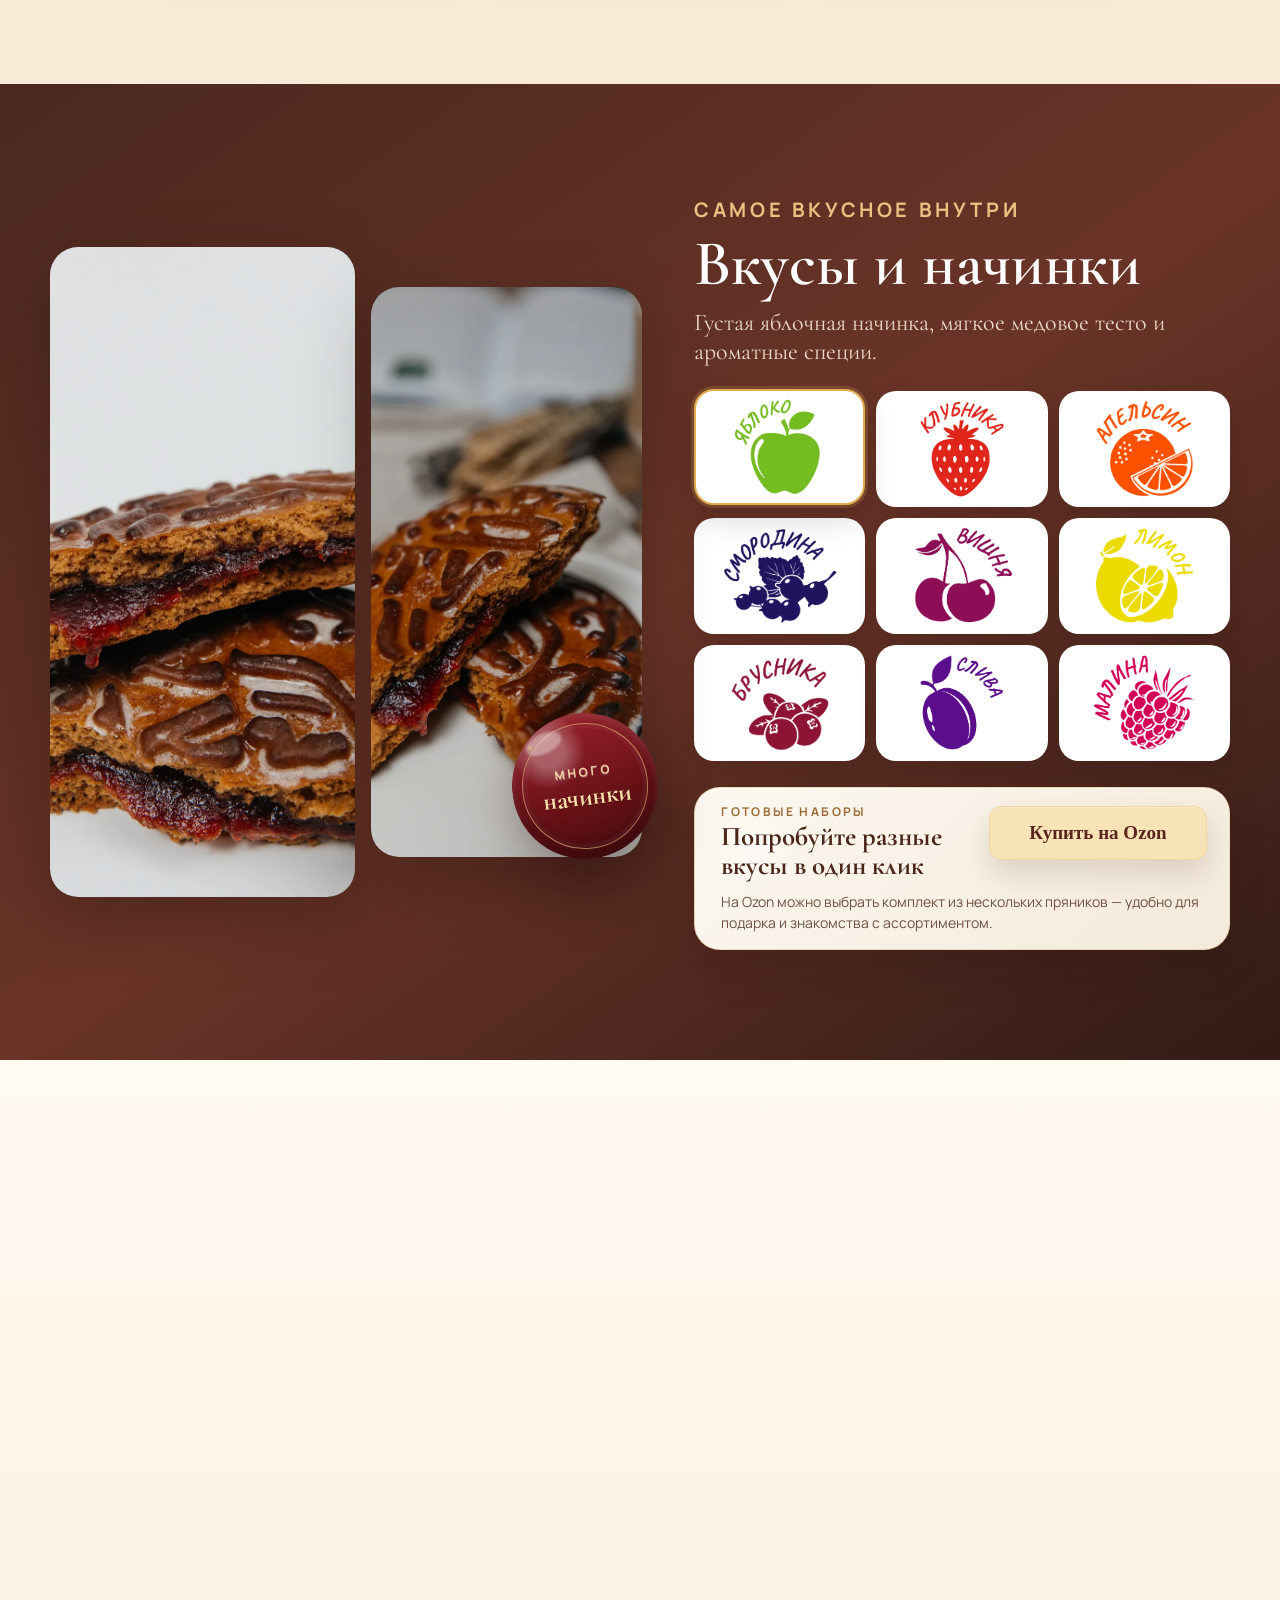
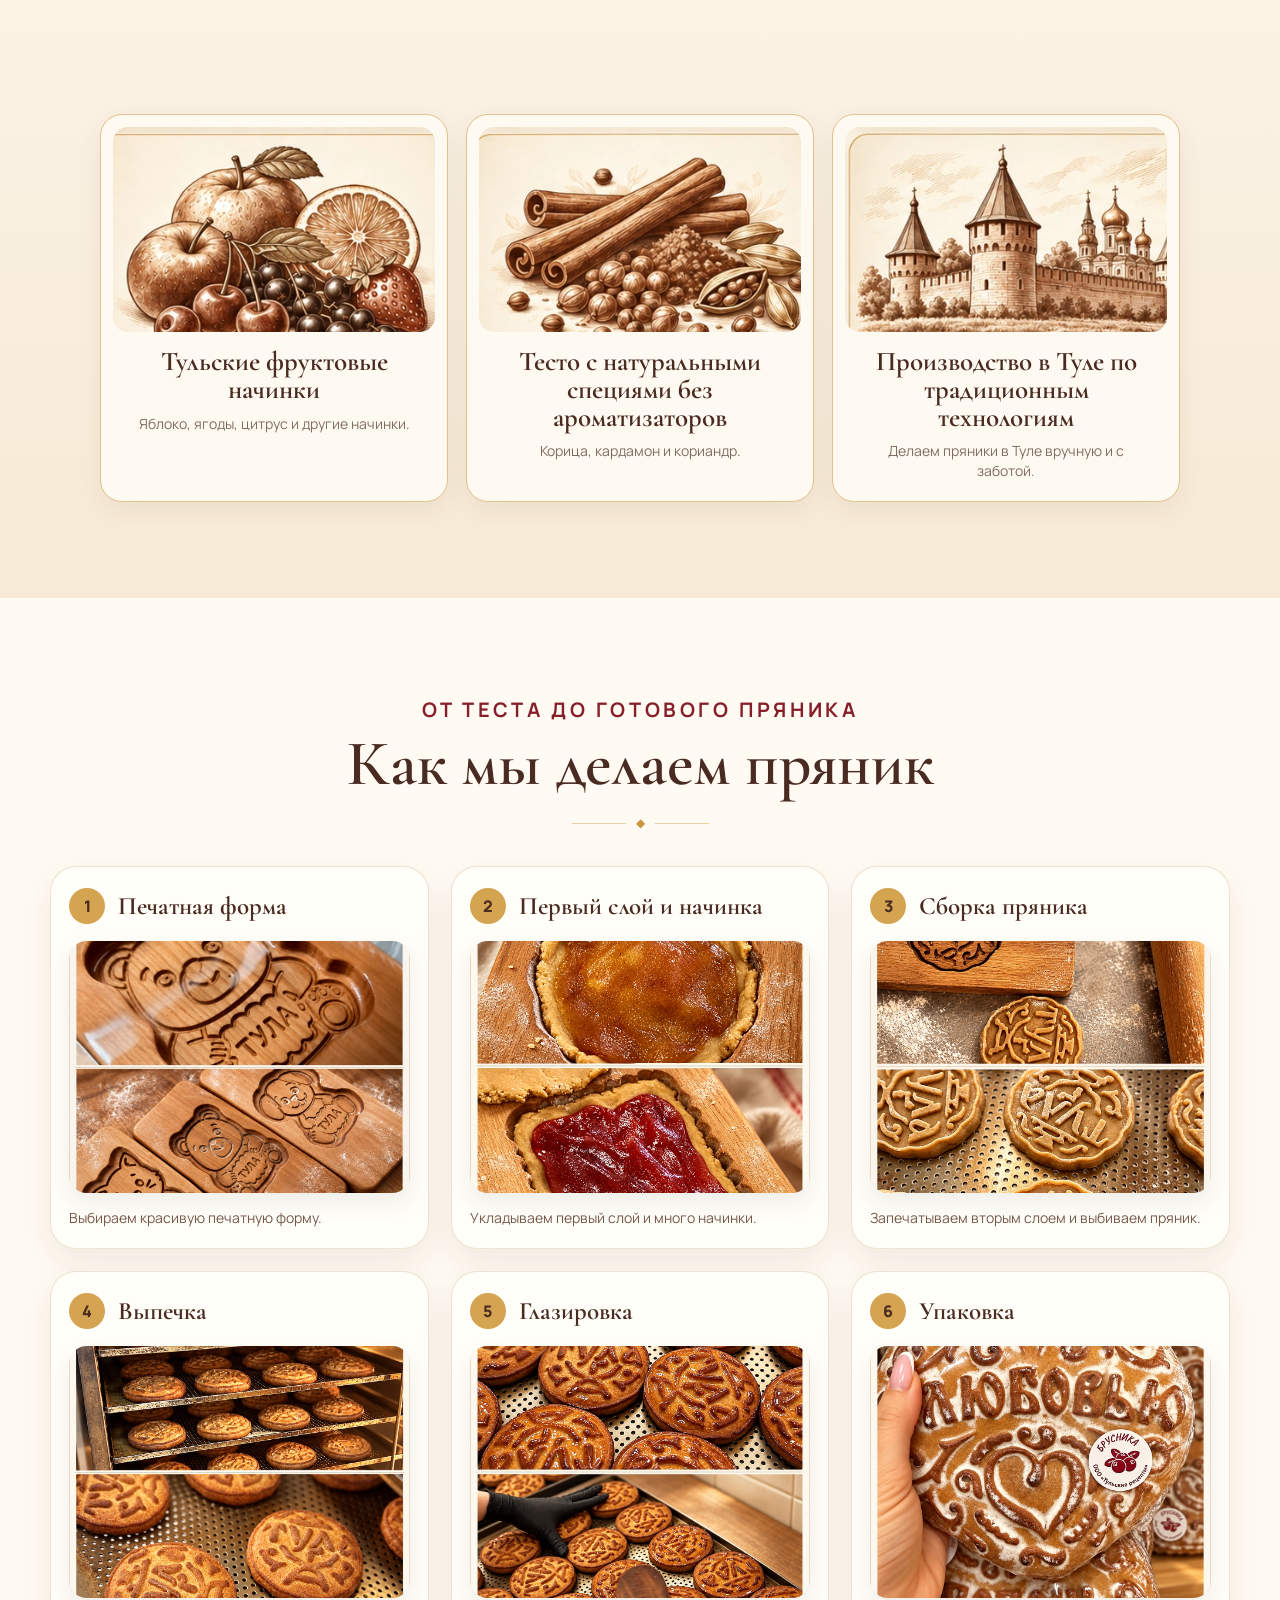
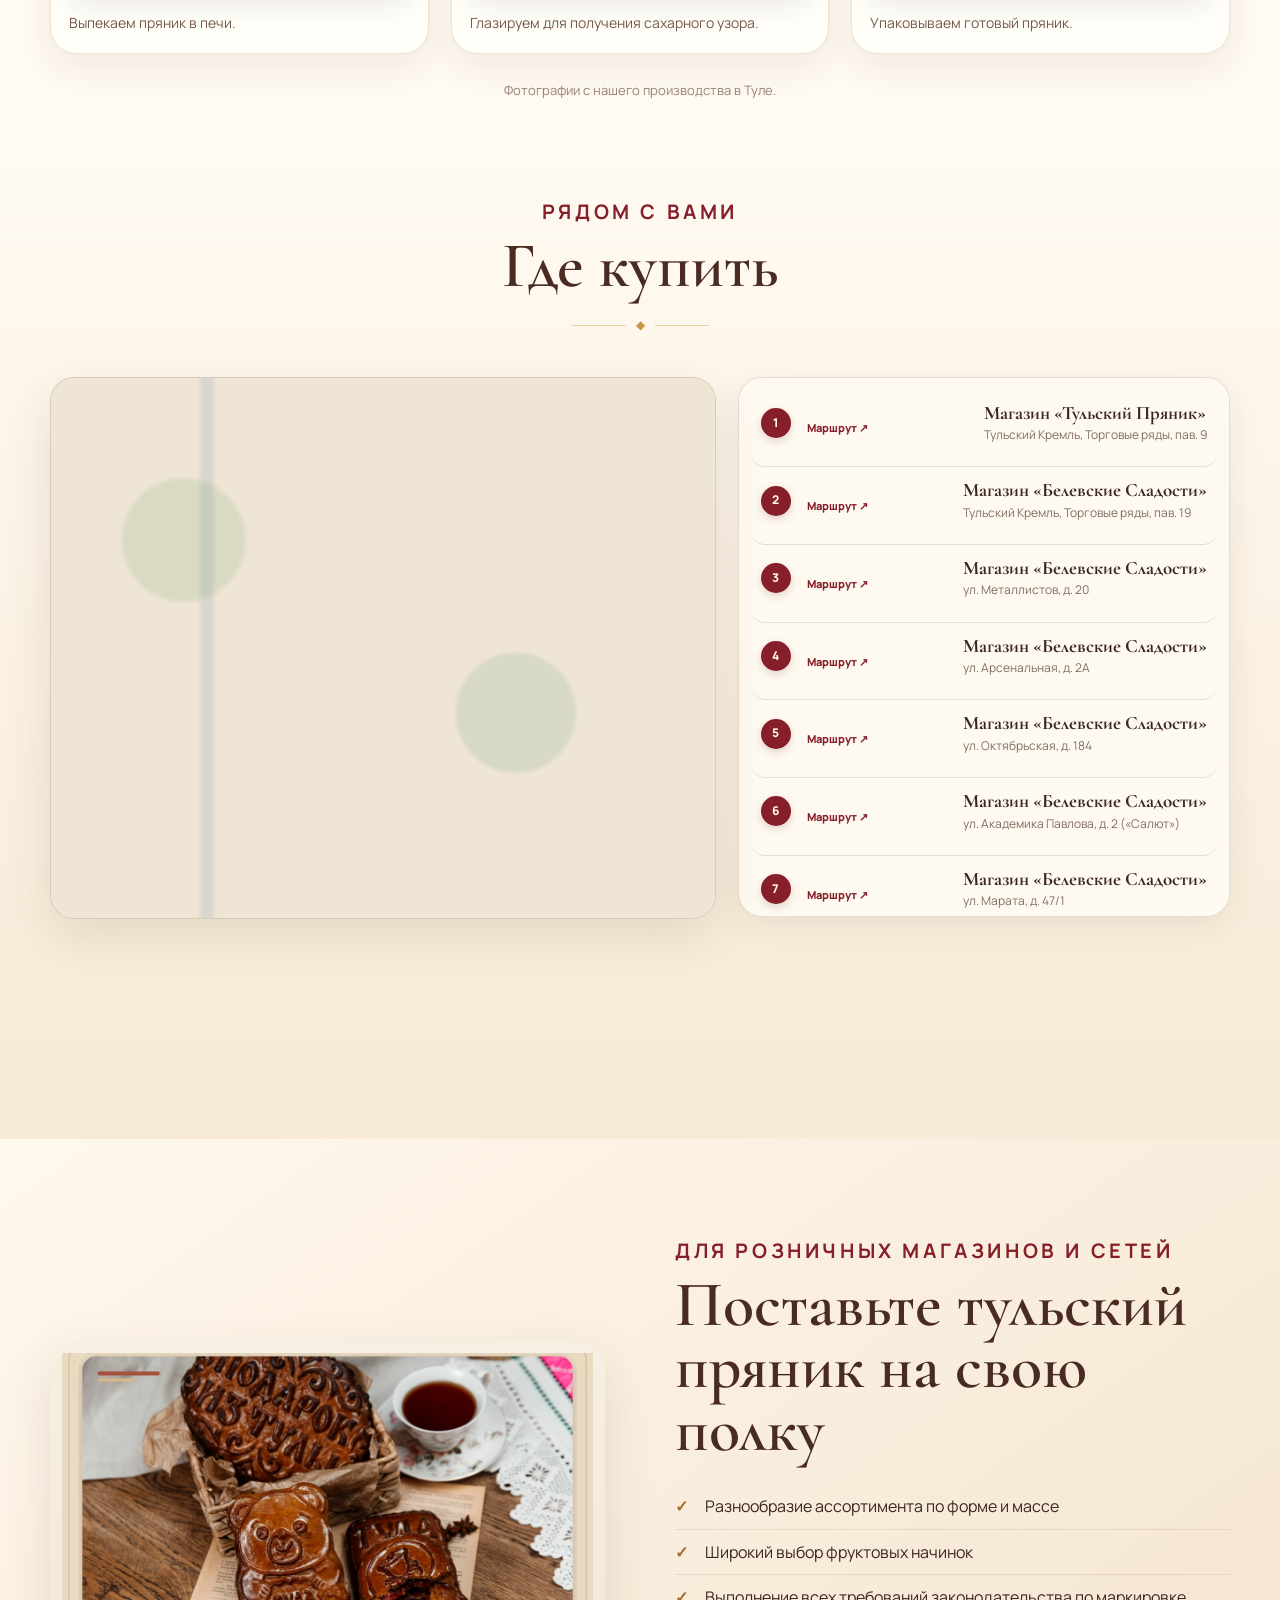
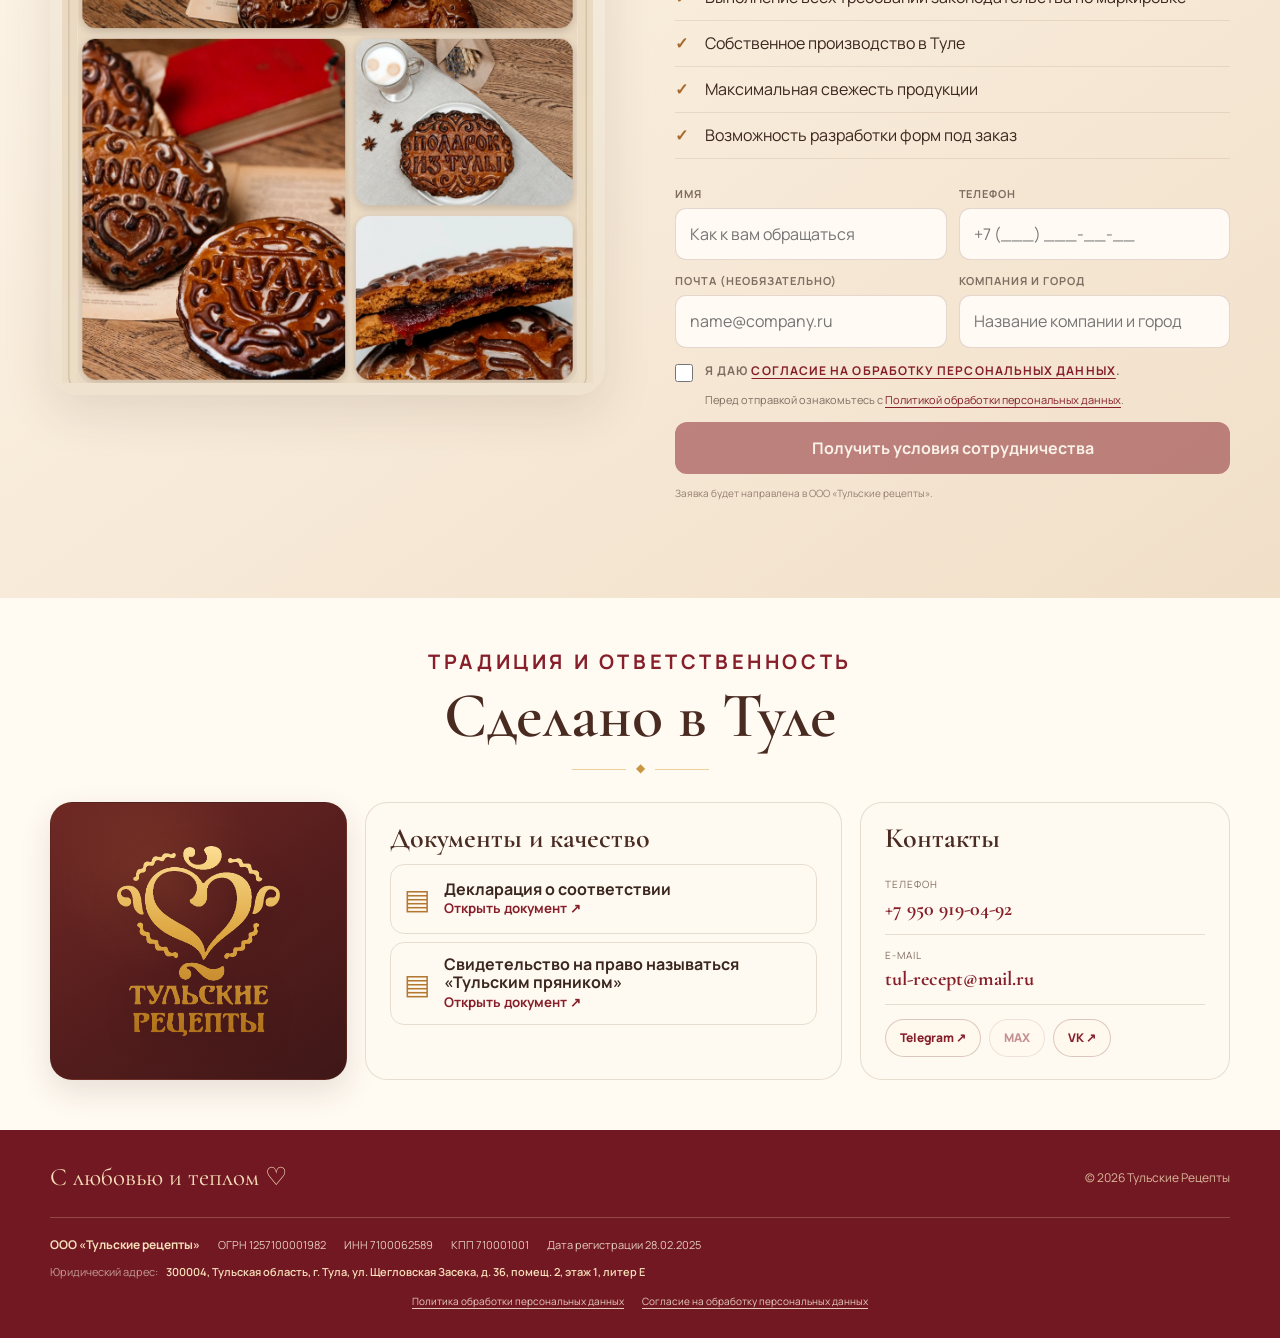
==== commit 94bb26eb: "Use corrected bear image asset" ====
--- a/index.html
+++ b/index.html
@@ -151,7 +151,7 @@
             <h3>Подкова</h3><p>200 г</p>
           </article>
           <article class="product-card reveal" data-weight="200" hidden>
-            <div class="product-photo assortment-photo"><img src="assets/assort-bear-200.webp?v=20261101-1" alt="Пряник мишка 200 г"></div>
+            <div class="product-photo assortment-photo"><img src="assets/assort-bear-200.svg?v=20261102-1" alt="Пряник мишка 200 г"></div>
             <h3>Мишка</h3><p>200 г</p>
           </article>
           <article class="product-card reveal" data-weight="200" hidden>
@@ -186,7 +186,7 @@
           </article>
 
           <article class="product-card reveal" data-weight="kids" hidden>
-            <div class="product-photo assortment-photo"><img src="assets/assort-bear-200.webp?v=20261101-1" alt="Детская серия мишка 200 г"></div>
+            <div class="product-photo assortment-photo"><img src="assets/assort-bear-200.svg?v=20261102-1" alt="Детская серия мишка 200 г"></div>
             <h3>Мишка</h3><p>200 г</p>
           </article>
           <article class="product-card reveal" data-weight="kids" hidden>
